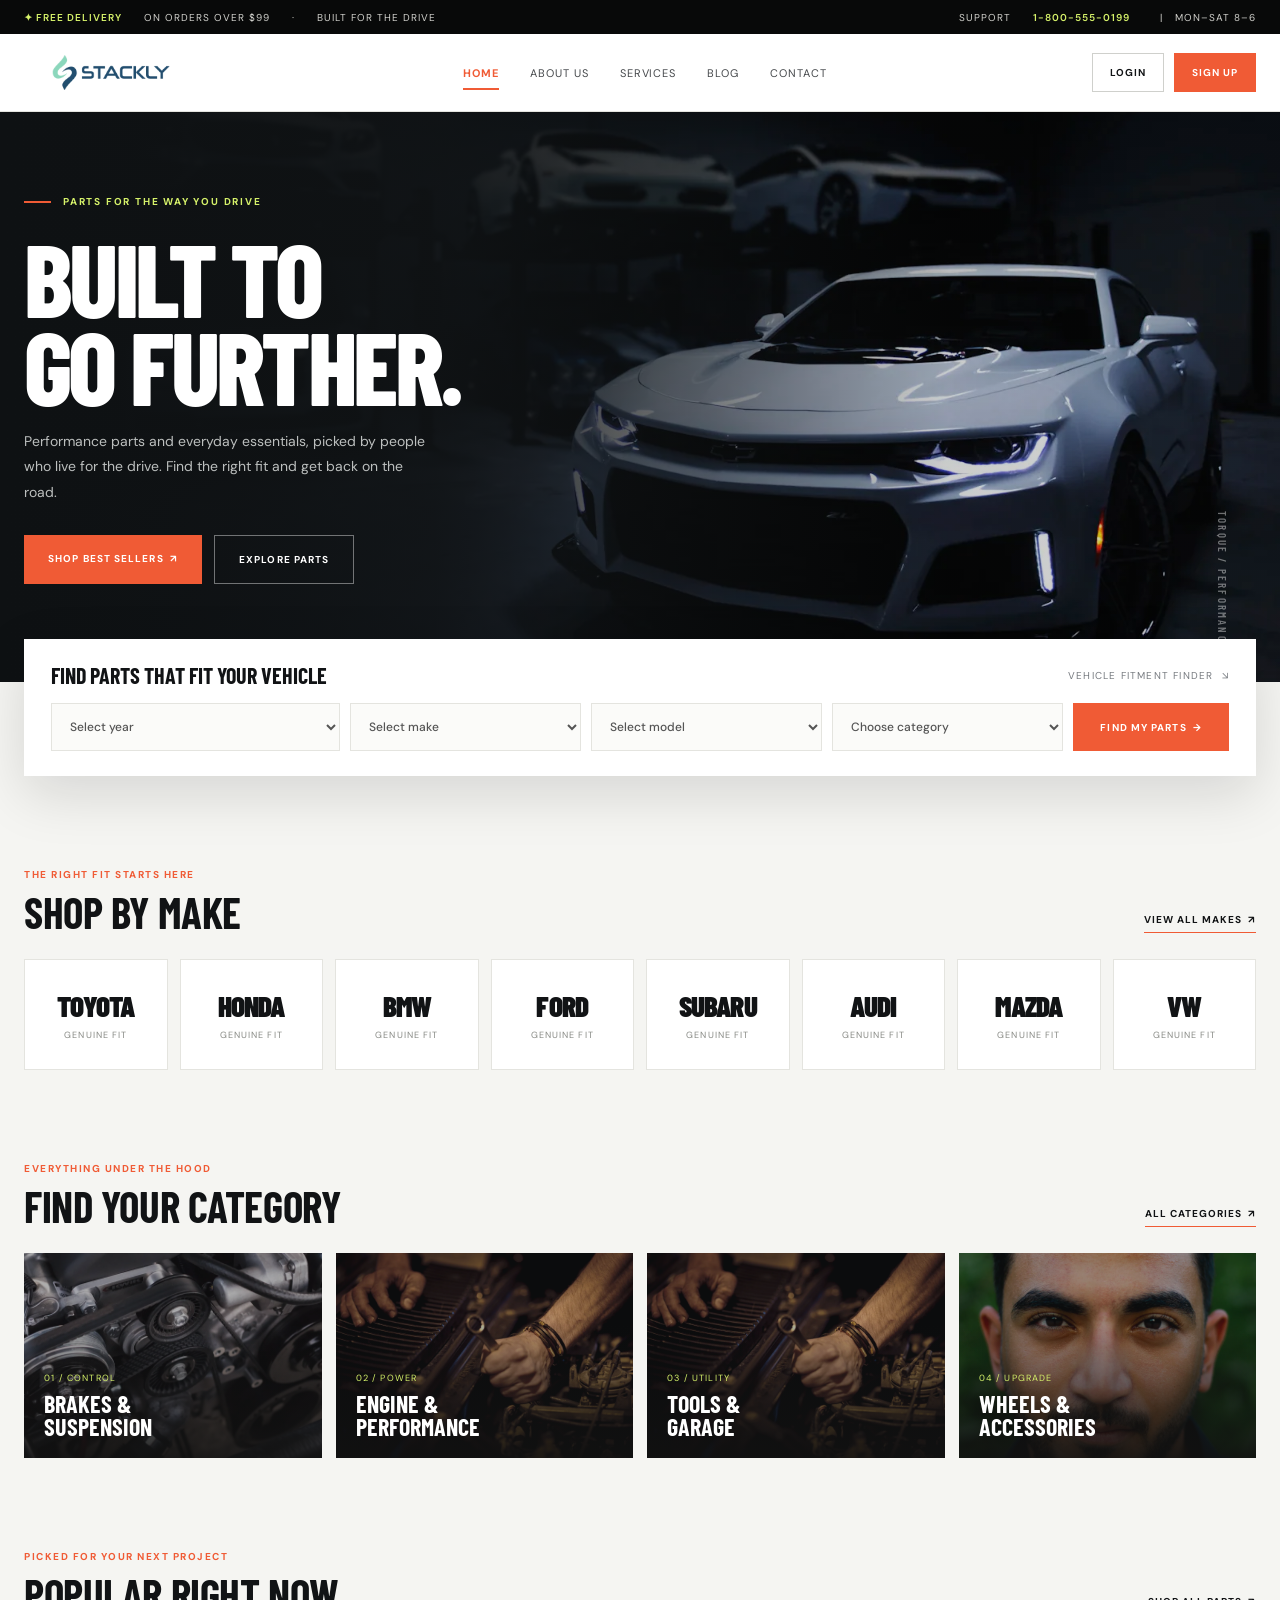
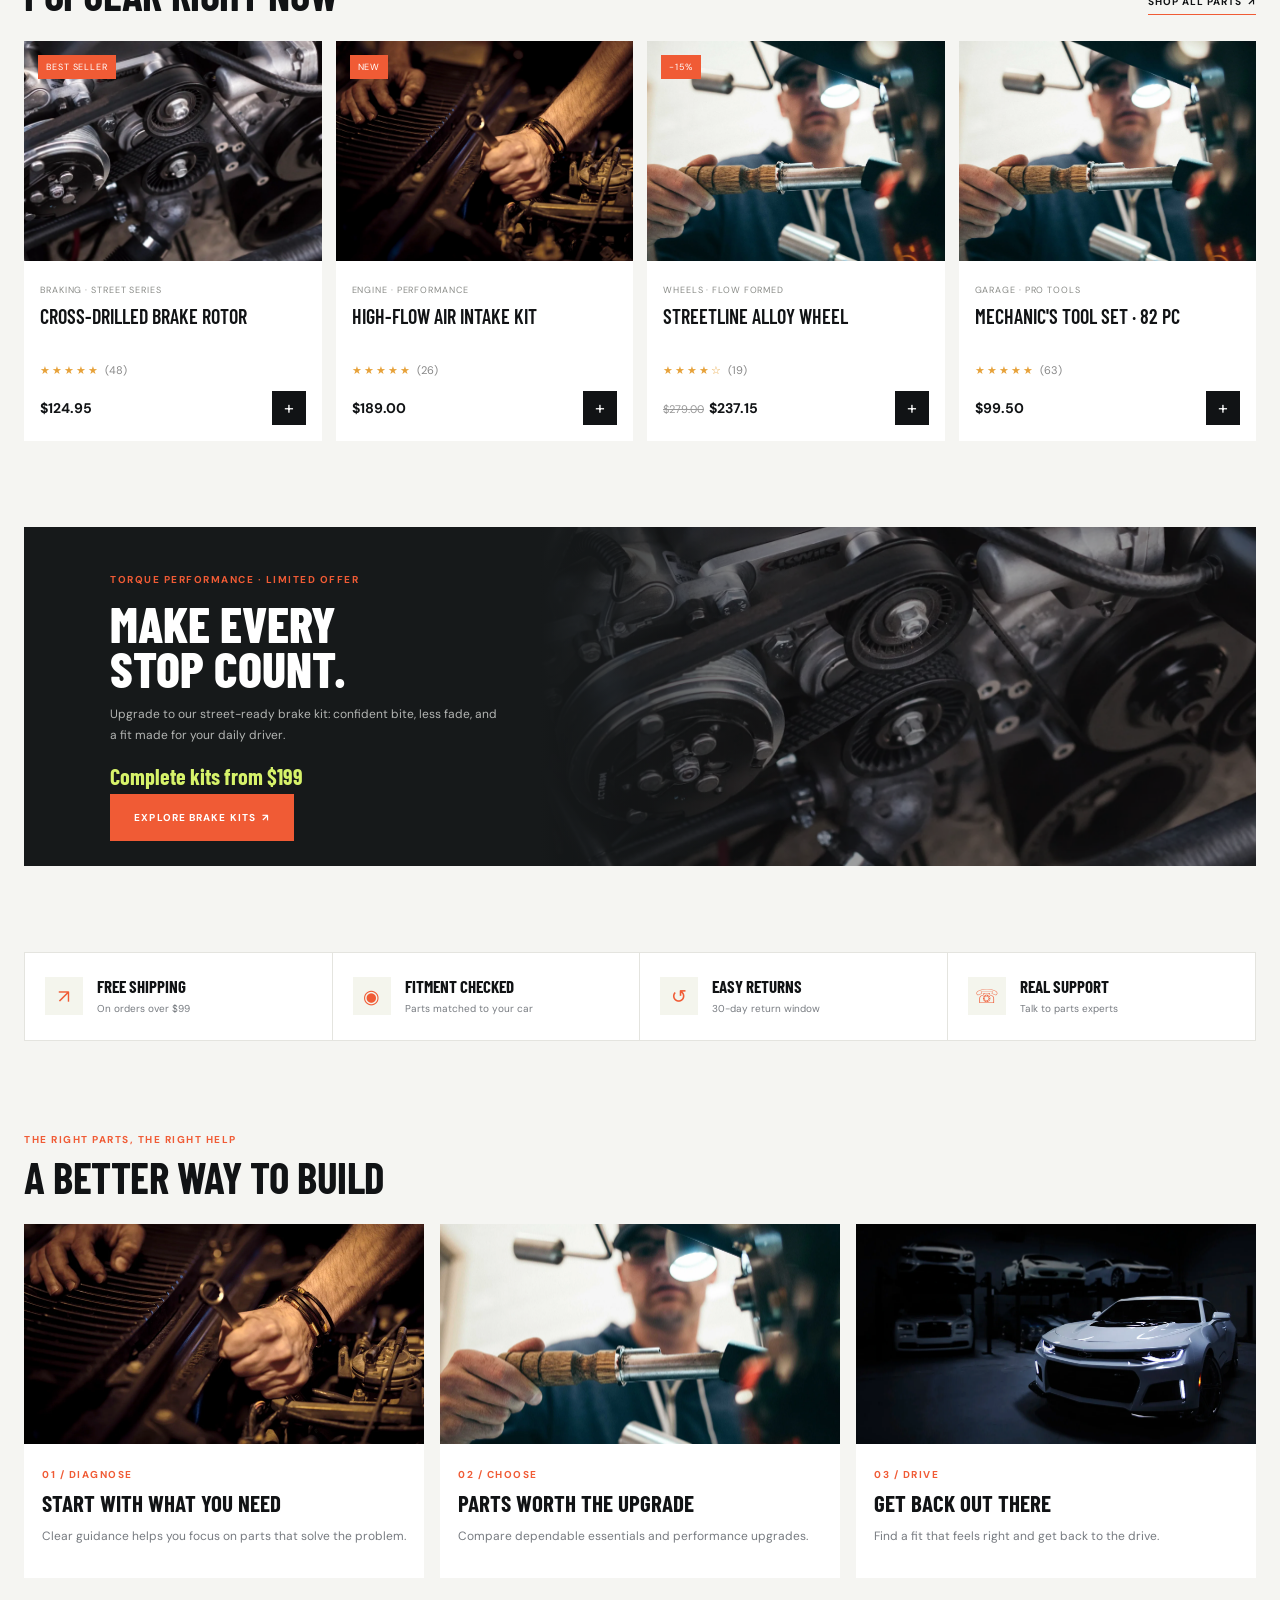
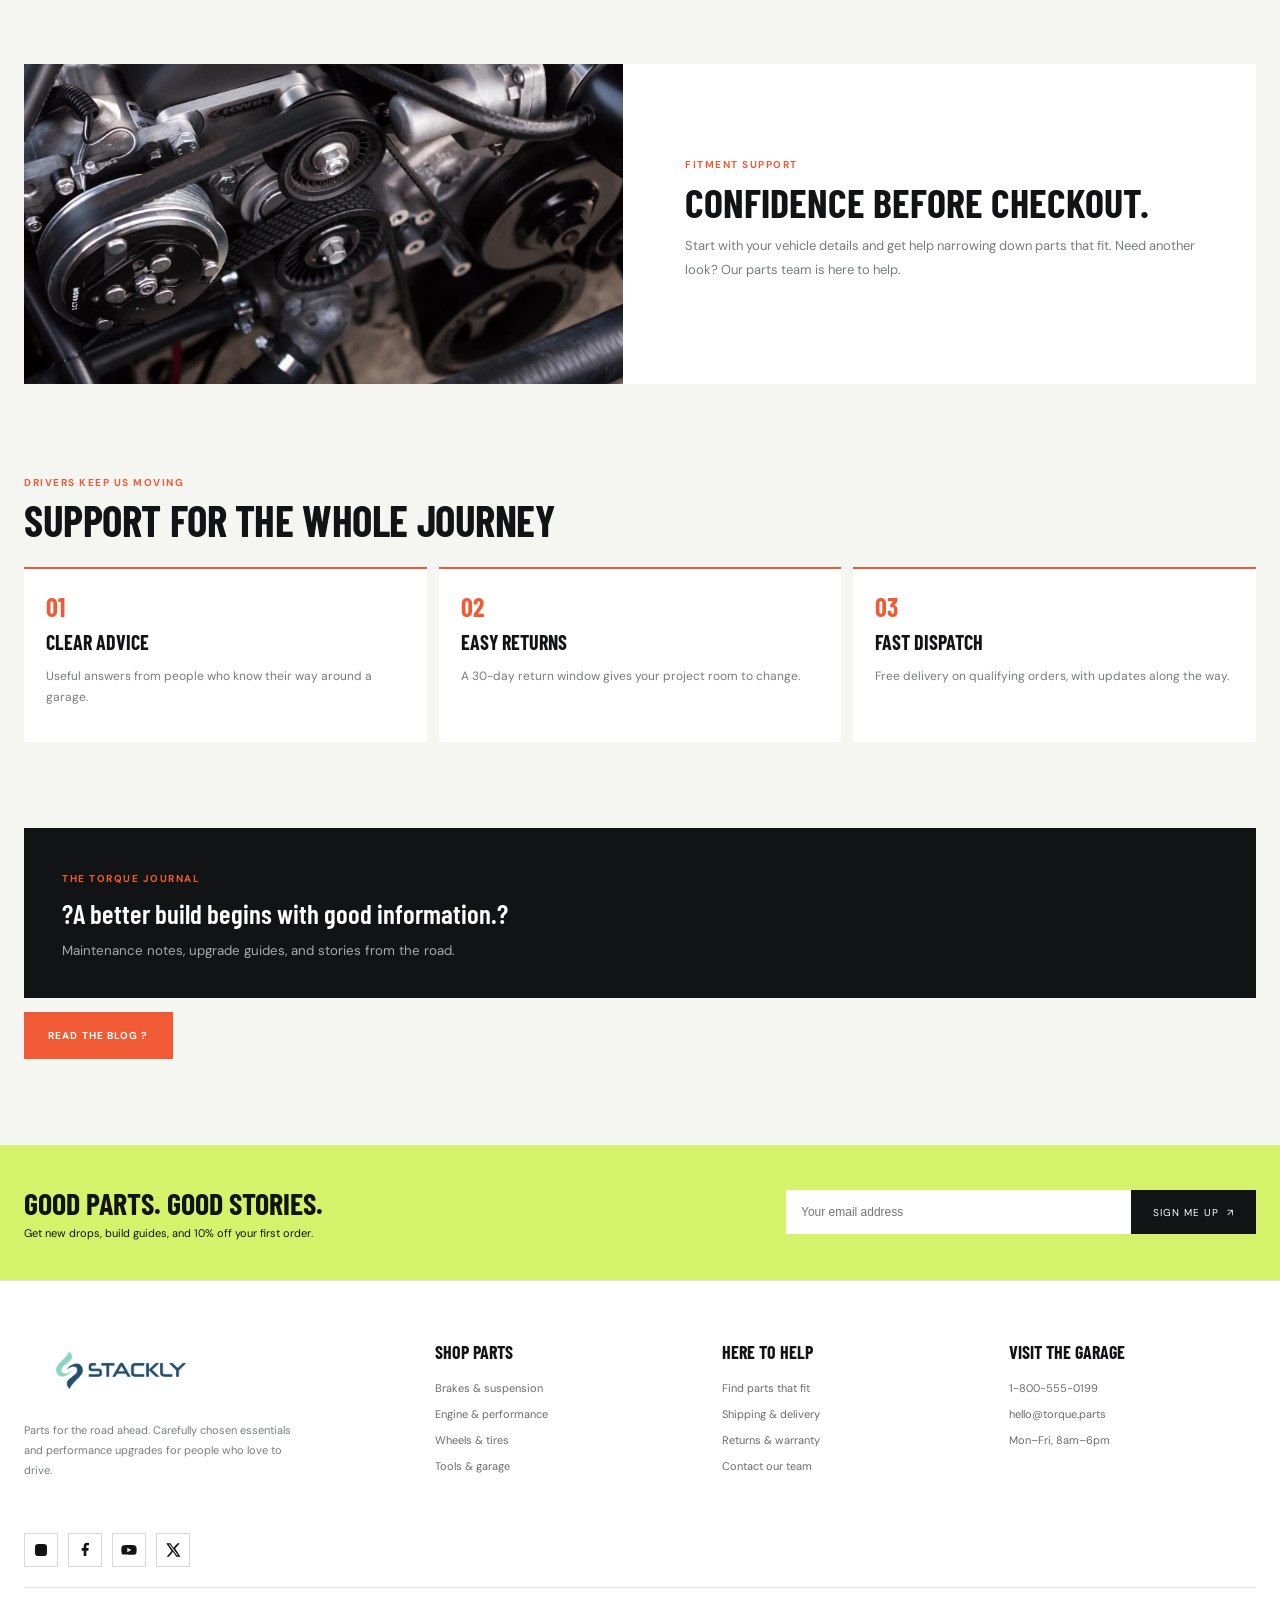
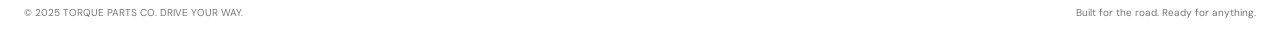
==== index.html @ 170476aa "initial commit" ====
﻿<!doctype html>
<html lang="en">
<head>
<meta charset="utf-8"><meta name="viewport" content="width=device-width,initial-scale=1"><meta name="theme-color" content="#111315">
<title>Torque — Automotive Parts & Performance</title>
<link rel="preconnect" href="https://fonts.googleapis.com"><link rel="preconnect" href="https://fonts.gstatic.com" crossorigin><link href="https://fonts.googleapis.com/css2?family=Barlow+Condensed:wght@500;600;700;800;900&family=DM+Sans:wght@400;500;600;700&display=swap" rel="stylesheet">
<style>
:root{--ink:#111315;--muted:#777b80;--paper:#f5f5f2;--line:#e4e4df;--orange:#f05b35;--lime:#d6f26a;--white:#fff;--cond:'Barlow Condensed',sans-serif;--body:'DM Sans',sans-serif}*{box-sizing:border-box}html{scroll-behavior:smooth}body{margin:0;background:var(--paper);color:var(--ink);font-family:var(--body)}button,a{font:inherit}button{cursor:pointer}.topline{height:34px;background:#080909;color:#d1d1cc;display:flex;align-items:center;justify-content:space-between;padding:0 max(calc((100vw - 1240px)/2),24px);font-size:10px;letter-spacing:.1em;text-transform:uppercase}.topline span{display:flex;gap:22px}.topline b{color:var(--lime);font-weight:600}.header{height:78px;background:#111315;color:white;display:flex;align-items:center;padding:0 max(calc((100vw - 1240px)/2),24px);gap:50px;position:sticky;top:0;z-index:30;border-bottom:1px solid #ffffff17}.logo{display:flex;align-items:center;justify-content:center;background:#fff;padding:3px 9px;border-radius:3px;text-decoration:none;white-space:nowrap;flex:none}.logo img{display:block;width:174px;height:39px;object-fit:contain}.footgrid .logo{width:max-content}.footgrid .logo img{width:194px;height:45px}@media(max-width:640px){.logo img{width:142px;height:34px}.footgrid .logo img{width:165px;height:39px}}.nav{display:flex;align-items:center;gap:31px;margin:auto}.nav a{color:#c5c6c3;text-decoration:none;text-transform:uppercase;font-size:11px;letter-spacing:.09em;transition:color .2s}.nav a:hover{color:var(--lime)}.head-actions{display:flex;align-items:center;gap:22px}.iconbtn{background:none;border:0;color:white;font-size:19px;position:relative;padding:7px}.cartcount{position:absolute;top:0;right:-4px;background:var(--orange);border-radius:50%;font-size:9px;width:15px;height:15px;display:grid;place-items:center}.menu{display:none;background:none;border:0;color:white;font-size:23px}.hero{min-height:570px;background:#13171a;position:relative;overflow:hidden;color:white;display:flex;align-items:center}.hero:before{content:'';position:absolute;inset:0;background:linear-gradient(90deg,#0e1113 0%,#101315ed 34%,#10131537 74%,#10131530),url('assets/photos/photo-1492144534655-ae79c964c9d7.webp') center 57%/cover;animation:heroZoom 1.2s ease both}.hero:after{content:'TORQUE / PERFORMANCE';position:absolute;right:4%;bottom:32px;color:#ffffff6a;font:600 11px var(--cond);letter-spacing:.2em;writing-mode:vertical-rl}.hero-inner{width:min(1240px,calc(100% - 48px));margin:auto;position:relative;padding:65px 0 80px}.eyebrow{display:flex;align-items:center;gap:12px;text-transform:uppercase;color:var(--lime);letter-spacing:.18em;font-size:10px;font-weight:700}.eyebrow:before{content:'';width:27px;height:2px;background:var(--orange)}h1{font:800 clamp(58px,8vw,108px)/.86 var(--cond);letter-spacing:-.035em;text-transform:uppercase;max-width:650px;margin:25px 0 20px}.hero p{max-width:405px;color:#bcbfbe;font-size:14px;line-height:1.8;margin:0}.hero-buttons{display:flex;gap:12px;margin-top:30px}.btn{border:0;background:var(--orange);color:white;text-transform:uppercase;letter-spacing:.11em;font-size:10px;font-weight:700;padding:17px 24px;transition:transform .25s,background .25s}.btn:hover{transform:translateY(-3px);background:#ff704a}.btn-outline{background:transparent;border:1px solid #ffffff69}.btn-outline:hover{background:white;color:#111}.hero-index{position:absolute;bottom:30px;left:max(calc((100vw - 1240px)/2),24px);display:flex;align-items:center;gap:14px;color:#b6b9b6;font-size:10px;letter-spacing:.15em}.hero-index b{color:white}.hero-index i{width:55px;height:1px;background:#777}.fitment{width:min(1240px,calc(100% - 48px));margin:-43px auto 0;position:relative;z-index:3;background:white;box-shadow:0 18px 55px #1112;padding:23px 27px 25px}.fit-title{display:flex;justify-content:space-between;align-items:center;margin-bottom:15px}.fit-title h2{font:700 22px var(--cond);text-transform:uppercase;margin:0}.fit-title span{font-size:10px;text-transform:uppercase;letter-spacing:.12em;color:var(--muted)}.fit-row{display:grid;grid-template-columns:1.25fr 1fr 1fr 1fr auto;gap:10px}.fit-row select,.fit-row input{height:48px;border:1px solid var(--line);padding:0 14px;color:#555;background:#fbfbf9;font:500 12px var(--body);outline:none}.fit-row select:focus{border-color:var(--orange)}.fit-row .btn{padding:0 27px}.section{width:min(1240px,calc(100% - 48px));margin:86px auto}.section-heading{display:flex;align-items:end;justify-content:space-between;margin-bottom:26px}.kicker{color:var(--orange);font-weight:700;font-size:10px;text-transform:uppercase;letter-spacing:.15em}.section-heading h2{font:700 43px/.95 var(--cond);text-transform:uppercase;margin:9px 0 0;letter-spacing:-.01em}.text-link{color:var(--ink);text-decoration:none;text-transform:uppercase;letter-spacing:.1em;font-size:10px;font-weight:700;border-bottom:1px solid var(--orange);padding-bottom:6px}.makes{display:grid;grid-template-columns:repeat(8,1fr);gap:12px}.make{height:111px;border:1px solid var(--line);background:white;display:flex;flex-direction:column;align-items:center;justify-content:center;gap:12px;transition:.25s;text-decoration:none;color:var(--ink)}.make strong{font:700 20px var(--cond);letter-spacing:-.03em}.make small{font-size:9px;color:#878984;letter-spacing:.12em;text-transform:uppercase}.make:hover{border-color:var(--orange);transform:translateY(-5px);box-shadow:0 10px 26px #17171710}.make .brand-mark{font:900 29px var(--cond);height:29px;display:grid;place-items:center}.categories{display:grid;grid-template-columns:repeat(4,1fr);gap:14px}.category{height:205px;position:relative;background:#202326;overflow:hidden;color:white;text-decoration:none}.category img{width:100%;height:100%;object-fit:cover;opacity:.64;transition:transform .55s,opacity .3s}.category:after{content:'';position:absolute;inset:35% 0 0;background:linear-gradient(transparent,#111d)}.category:hover img{transform:scale(1.08);opacity:.82}.category-label{position:absolute;z-index:1;bottom:19px;left:20px}.category-label small{text-transform:uppercase;letter-spacing:.13em;color:var(--lime);font-size:9px}.category-label h3{font:700 24px/.95 var(--cond);text-transform:uppercase;margin:7px 0 0}.products{display:grid;grid-template-columns:repeat(4,1fr);gap:14px}.product{background:#fff;position:relative;min-width:0;transition:transform .25s,box-shadow .25s}.product:hover{transform:translateY(-5px);box-shadow:0 16px 34px #1112}.product-image{height:220px;background:#f0f0ed;position:relative;overflow:hidden;display:grid;place-items:center}.product-image img{width:100%;height:100%;object-fit:cover;transition:transform .5s}.product:hover .product-image img{transform:scale(1.05)}.badge{position:absolute;top:14px;left:14px;background:var(--orange);color:white;padding:6px 8px;font-size:9px;text-transform:uppercase;letter-spacing:.1em}.quick{position:absolute;right:12px;top:12px;border:0;background:white;width:33px;height:33px;border-radius:50%;font-size:15px;opacity:0;transform:translateX(8px);transition:.2s}.product:hover .quick{opacity:1;transform:none}.product-info{padding:16px}.product-cat{text-transform:uppercase;color:#898b87;font-size:9px;letter-spacing:.1em}.product h3{font:600 20px/1 var(--cond);margin:8px 0 12px;text-transform:uppercase;min-height:40px}.rating{color:#e7a23a;font-size:11px;letter-spacing:2px}.price-row{display:flex;justify-content:space-between;align-items:center;margin-top:12px}.price{font-size:14px;font-weight:700}.price del{font-size:11px;color:#999;font-weight:400;margin-right:5px}.add{border:0;background:var(--ink);color:white;width:34px;height:34px;font-size:18px;transition:.2s}.add:hover{background:var(--orange)}.promo{background:#16191a;color:white;min-height:310px;position:relative;overflow:hidden;display:flex;align-items:center;padding:40px 7%}.promo:after{content:'';position:absolute;inset:0 0 0 42%;background:linear-gradient(90deg,#16191a,transparent 35%),url('assets/photos/photo-1486262715619-67b85e0b08d3.webp') center/cover;opacity:.58}.promo-copy{position:relative;z-index:1;max-width:500px}.promo h2{font:800 50px/.9 var(--cond);text-transform:uppercase;margin:13px 0}.promo p{color:#b3b5b3;font-size:12px;line-height:1.8;max-width:390px}.promo .price-big{font:700 22px var(--cond);color:var(--lime);margin:16px 0}.benefits{display:grid;grid-template-columns:repeat(4,1fr);border:1px solid var(--line);background:white}.benefit{padding:23px 20px;display:flex;align-items:center;gap:14px;border-right:1px solid var(--line)}.benefit:last-child{border:0}.benefit-icon{width:38px;height:38px;display:grid;place-items:center;background:#f4f5ed;color:var(--orange);font-size:19px}.benefit strong{display:block;text-transform:uppercase;font:700 17px var(--cond)}.benefit small{color:var(--muted);font-size:10px}.newsletter{background:var(--lime);padding:40px max(calc((100vw - 1240px)/2),24px);display:flex;align-items:center;justify-content:space-between;gap:24px}.newsletter h2{font:700 30px var(--cond);text-transform:uppercase;margin:0}.newsletter p{font-size:11px;margin:5px 0 0}.newsform{display:flex;width:min(470px,100%)}.newsform input{flex:1;min-width:0;border:0;padding:15px;font-size:12px}.newsform button{background:var(--ink);color:white;border:0;padding:0 22px;text-transform:uppercase;font-size:10px;letter-spacing:.1em}footer{background:#111315;color:#c7c8c4;padding:55px max(calc((100vw - 1240px)/2),24px) 20px}.footgrid{display:grid;grid-template-columns:1.5fr 1fr 1fr 1fr;gap:40px;padding-bottom:42px}.footgrid .logo{display:inline-block}.footgrid p{max-width:280px;color:#898b89;font-size:11px;line-height:1.8}.footgrid h4{font:700 18px var(--cond);text-transform:uppercase;color:white;margin:5px 0 18px}.footgrid a{display:block;color:#999;text-decoration:none;font-size:11px;margin:12px 0}.footgrid a:hover{color:var(--lime)}.copyright{border-top:1px solid #ffffff20;padding-top:18px;font-size:10px;color:#777;display:flex;justify-content:space-between}.toast{position:fixed;bottom:20px;right:20px;background:var(--ink);color:white;padding:14px 19px;font-size:12px;z-index:80;transform:translateY(80px);opacity:0;transition:.3s}.toast.show{transform:none;opacity:1}.reveal{opacity:0;transform:translateY(22px);transition:opacity .65s ease,transform .65s ease}.reveal.in{opacity:1;transform:none}@keyframes heroZoom{from{transform:scale(1.06);opacity:.6}to{transform:scale(1);opacity:1}}@media(max-width:900px){.header{gap:22px}.nav{gap:15px}.nav a{font-size:9px}.makes{grid-template-columns:repeat(4,1fr)}.products{grid-template-columns:repeat(2,1fr)}.categories{grid-template-columns:repeat(2,1fr)}.fit-row{grid-template-columns:repeat(2,1fr)}.fit-row .btn{height:48px}.benefits{grid-template-columns:repeat(2,1fr)}.benefit:nth-child(2){border-right:0}.benefit:nth-child(-n+2){border-bottom:1px solid var(--line)}.footgrid{grid-template-columns:repeat(2,1fr)}}@media(max-width:640px){.topline{font-size:8px;padding:0 15px}.topline span{gap:9px}.header{height:65px;padding:0 18px;justify-content:space-between}.menu{display:block}.nav{display:none;position:absolute;top:65px;left:0;right:0;background:#111315;padding:20px;align-items:stretch;flex-direction:column;gap:0}.nav.open{display:flex}.nav a{padding:13px 0;border-bottom:1px solid #ffffff18;font-size:11px}.head-actions{gap:7px}.logo{font-size:30px}.hero{min-height:535px}.hero:before{background:linear-gradient(90deg,#0e1113f2,#101315a3 75%,#10131555),url('assets/photos/photo-1492144534655-ae79c964c9d7.webp') 59%/cover}.hero-inner{width:calc(100% - 38px);padding:66px 0}.hero p{font-size:12px;max-width:320px}.fitment{width:calc(100% - 28px);padding:19px;margin-top:-30px}.fit-title h2{font-size:19px}.fit-title span{font-size:8px}.fit-row{grid-template-columns:1fr 1fr;gap:8px}.fit-row select{height:43px;padding:0 8px;font-size:10px}.fit-row .btn{grid-column:span 2;height:45px}.section{width:calc(100% - 32px);margin:62px auto}.section-heading h2{font-size:37px}.makes{grid-template-columns:repeat(2,1fr);gap:8px}.make{height:94px}.categories{gap:9px}.category{height:155px}.category-label{left:13px;bottom:13px}.category-label h3{font-size:20px}.products{gap:9px}.product-image{height:155px}.product-info{padding:11px}.product h3{font-size:17px;min-height:34px}.promo{min-height:340px;padding:30px 22px}.promo:after{inset:0;background:linear-gradient(90deg,#16191aee,#16191a66),url('assets/photos/photo-1486262715619-67b85e0b08d3.webp') center/cover}.promo h2{font-size:43px}.benefit{padding:15px 10px;gap:8px}.benefit-icon{width:30px;height:30px;flex:none}.benefit strong{font-size:15px}.benefit small{font-size:8px}.newsletter{padding:30px 20px;display:block}.newsform{margin-top:19px}.newsform input{padding:14px 10px}.newsform button{padding:0 12px;font-size:9px}.footgrid{grid-template-columns:1fr 1fr;gap:25px 15px}.footgrid p{font-size:10px}.copyright{font-size:9px;gap:12px;flex-wrap:wrap}.section-heading{align-items:end}.text-link{font-size:9px}}
.image-grid{display:grid;grid-template-columns:repeat(3,minmax(0,1fr));gap:16px}.image-grid.two{grid-template-columns:repeat(2,minmax(0,1fr))}.visual-card{background:#fff;min-width:0;overflow:hidden}.visual-card img{width:100%;height:220px;display:block;object-fit:cover}.visual-copy{padding:18px}.visual-copy h3{font:700 23px/.98 var(--cond);text-transform:uppercase;margin:9px 0}.visual-copy p{font-size:12px;line-height:1.8;color:var(--muted)}.split-panel{display:grid;grid-template-columns:1fr 1fr;gap:34px;align-items:center;background:#fff}.split-panel img{width:100%;height:320px;object-fit:cover;display:block}.split-copy{padding:28px}.split-copy h2{font:700 40px/.95 var(--cond);text-transform:uppercase;margin:10px 0}.split-copy p{font-size:13px;line-height:1.9;color:var(--muted)}.number-list{display:grid;grid-template-columns:repeat(3,1fr);gap:12px}.number-item{background:white;padding:22px;border-top:2px solid var(--orange)}.number-item b{color:var(--orange);font:700 26px var(--cond)}.number-item h3{font:700 20px var(--cond);text-transform:uppercase;margin:8px 0}.number-item p{font-size:12px;line-height:1.75;color:var(--muted)}.quote-panel{background:#111315;color:#fff;padding:38px}.quote-panel blockquote{font:600 27px/1.2 var(--cond);margin:10px 0}.quote-panel small{color:#aaa}.faq-list{display:grid;grid-template-columns:1fr 1fr;gap:12px}.faq-list details{background:white;padding:18px}.faq-list summary{font:700 18px var(--cond);text-transform:uppercase;cursor:pointer}.faq-list p{font-size:12px;line-height:1.8;color:var(--muted)}@media(max-width:700px){.image-grid,.image-grid.two,.number-list,.faq-list{grid-template-columns:1fr}.split-panel{grid-template-columns:1fr;gap:0}.split-panel img{height:240px}.visual-card img{height:210px}}.header{background:#fff;color:var(--ink);border-bottom:1px solid var(--line)}.logo{background:transparent;padding:0;border-radius:0}.nav a{color:#45484b}.nav a:hover{color:var(--orange)}.menu{color:var(--ink)}.head-actions{gap:10px}.auth-link{display:inline-flex;align-items:center;justify-content:center;min-height:39px;padding:0 17px;text-decoration:none;text-transform:uppercase;font-size:10px;font-weight:700;letter-spacing:.1em;transition:.2s}.auth-login{border:1px solid #cfd0cc;color:var(--ink)}.auth-login:hover{border-color:var(--ink);background:#f4f4f1}.auth-signup{background:var(--orange);color:white;border:1px solid var(--orange)}.auth-signup:hover{background:#d94b29;border-color:#d94b29}.header .logo img{object-fit:contain}footer{background:#fff;color:#555;border-top:1px solid var(--line)}.footgrid p{color:var(--muted)}.footgrid h4{color:var(--ink)}.footgrid a{color:#686b68}.footgrid a:hover{color:var(--orange)}.copyright{border-top:1px solid var(--line);color:#777}@media(max-width:640px){.header{background:#fff}.nav{background:#fff}.head-actions{gap:6px}.auth-link{min-height:34px;padding:0 11px;font-size:9px}.logo img{width:142px;height:34px}.footgrid .logo img{width:165px;height:39px}}@media(max-width:640px){.topline{padding:0 10px;overflow:hidden}.topline>span{gap:6px;white-space:nowrap;font-size:7px}.topline>span:last-child{display:none}.logo img{width:clamp(100px,33vw,142px);height:34px}.head-actions{gap:5px}.auth-link{padding:0 8px;min-height:32px;font-size:8px}}@media(max-width:380px){.header{padding-left:12px;padding-right:12px;gap:8px}.logo img{width:100px}.auth-link{padding:0 7px;font-size:8px}}html,body{max-width:100%;overflow-x:clip}.image-grid,.content-grid,.products,.categories,.makes,.benefits,.fitment,.section{min-width:0;max-width:100%}img{max-width:100%}.social-links{display:flex;align-items:center;gap:10px;padding:0 0 20px}.social-links a{display:grid;place-items:center;width:34px;height:34px;border:1px solid #d8d9d4;color:var(--ink);margin:0;transition:.2s}.social-links a:hover{background:var(--orange);border-color:var(--orange);color:white}.social-links svg{width:16px;height:16px;fill:currentColor}.quick-dialog{border:0;padding:0;width:min(560px,calc(100% - 32px));box-shadow:0 24px 80px #0005}.quick-dialog::backdrop{background:#101315b8}.quick-dialog-card{display:grid;grid-template-columns:1fr 1fr;background:white;position:relative}.quick-dialog-card img{width:100%;height:100%;min-height:260px;object-fit:cover}.quick-dialog-copy{padding:28px}.quick-dialog-copy h2{font:700 30px var(--cond);text-transform:uppercase;margin:12px 0}.quick-close{position:absolute;right:10px;top:10px;border:0;background:#111315;color:#fff;width:34px;height:34px;font-size:20px;z-index:1}.not-found{min-height:62vh;display:grid;place-items:center;text-align:center;padding:70px 20px;background:linear-gradient(125deg,#111315,#252a2d);color:#fff}.not-found-inner{max-width:700px}.not-found-code{font:900 clamp(100px,22vw,210px)/.8 var(--cond);color:var(--lime);letter-spacing:-.05em}.not-found h1{font-size:clamp(42px,7vw,72px);margin:22px auto 14px}.not-found p{color:#c4c7c6;line-height:1.8;font-size:14px}.not-found-actions{display:flex;gap:12px;justify-content:center;margin-top:26px}@media(max-width:600px){.quick-dialog-card{grid-template-columns:1fr}.quick-dialog-card img{height:200px;min-height:0}.quick-dialog-copy{padding:20px}.not-found-actions{flex-wrap:wrap}}.nav a.active{color:var(--orange);font-weight:700;position:relative}.nav a.active::after{content:'';position:absolute;left:0;right:0;bottom:-10px;height:2px;background:var(--orange)}.nav a:focus-visible{outline:2px solid var(--orange);outline-offset:5px}@media(max-width:640px){.nav a.active{background:#f05b3512;padding-left:10px}.nav a.active::after{left:0;right:auto;top:12px;bottom:12px;width:2px;height:auto}}.nav-close{display:none}.header.menu-active{z-index:110}body.menu-open{overflow:hidden}@media(max-width:640px){.nav{display:none;position:fixed;inset:0;width:100%;height:100vh;height:100dvh;z-index:120;background:#f5f5f2;padding:78px 22px 30px;align-items:center;justify-content:center;flex-direction:column;gap:4px;overflow-y:auto}.nav.open{display:flex}.nav a{width:min(100%,390px);text-align:center;font-size:clamp(23px,7vw,34px);padding:15px 20px;border:0;color:var(--ink)}.nav a.active{background:#f05b3510;padding-left:20px}.nav a.active::after{left:32%;right:32%;top:auto;bottom:5px;width:auto;height:2px}.nav-close{display:flex;position:absolute;right:18px;top:16px;align-items:center;gap:8px;padding:10px 13px;border:1px solid var(--line);background:white;color:var(--ink);font-size:11px;font-weight:700;text-transform:uppercase;letter-spacing:.08em}.nav-close span{font-size:20px;line-height:12px}.hero img,.category img,.product img,.visual-card img,.post-card img{max-width:100%}}.nav .mobile-auth{display:none}@media(max-width:640px){.nav .mobile-auth{display:block}.head-actions{display:none}}.auth-back{display:inline-flex;align-items:center;gap:8px;border:1px solid var(--line);background:transparent;color:var(--ink);padding:10px 13px;margin-bottom:20px;font-size:10px;font-weight:700;letter-spacing:.08em;text-transform:uppercase}.auth-back:hover{border-color:var(--orange);color:var(--orange)}</style></head>
<body>
<div class="topline"><span><b>✦ Free delivery</b> on orders over $99 <span>·</span> Built for the drive</span><span>Support <b>1-800-555-0199</b> &nbsp; | &nbsp; Mon–Sat 8–6</span></div>
<header class="header"><button class="menu" aria-label="Open menu">☰</button><a class="logo" href="index.html" aria-label="Stackly home"><img src="assets/logo-dark.webp" alt="Stackly"></a><nav class="nav"><button class="nav-close" type="button" aria-label="Close navigation">Close <span>?</span></button><a href="index.html">Home</a><a href="about.html">About us</a><a href="services.html">Services</a><a href="blog.html">Blog</a><a href="contact.html">Contact</a><a class="mobile-auth" href="login.html">Login</a><a class="mobile-auth" href="signup.html">Sign up</a></nav><div class="head-actions"><a class="auth-link auth-login" href="login.html">Login</a><a class="auth-link auth-signup" href="signup.html">Sign up</a></div></header>
<main id="top"><section class="hero"><div class="hero-inner"><div class="eyebrow">Parts for the way you drive</div><h1>Built to<br>go further.</h1><p>Performance parts and everyday essentials, picked by people who live for the drive. Find the right fit and get back on the road.</p><div class="hero-buttons"><a class="btn" href="#shop" style="text-decoration:none">Shop best sellers&nbsp; ↗</a><a class="btn btn-outline" href="#categories" style="text-decoration:none">Explore parts</a></div></div><div class="hero-index"><b>01</b><i></i> MADE FOR THE LONG RUN</div></section>
<section class="fitment reveal"><div class="fit-title"><h2>Find parts that fit your vehicle</h2><span>Vehicle fitment finder&nbsp; ↘</span></div><div class="fit-row"><select aria-label="Year"><option value="">Select year</option><option>2025</option><option>2024</option><option>2023</option><option>2022</option><option>2021</option><option>2020</option><option>2019</option><option>2018</option></select><select aria-label="Make"><option value="">Select make</option><option>Toyota</option><option>Honda</option><option>BMW</option><option>Ford</option><option>Subaru</option><option>Volkswagen</option></select><select aria-label="Model"><option value="">Select model</option><option>Camry</option><option>Civic</option><option>3 Series</option><option>Mustang</option></select><select aria-label="Part"><option value="">Choose category</option><option>Brakes</option><option>Engine</option><option>Suspension</option><option>Lighting</option></select><button class="btn find">Find my parts&nbsp; →</button></div></section>
<section class="section reveal"><div class="section-heading"><div><span class="kicker">The right fit starts here</span><h2>Shop by make</h2></div><a class="text-link" href="#shop">View all makes&nbsp; ↗</a></div><div class="makes"><a class="make" href="#shop"><strong class="brand-mark">TOYOTA</strong><small>Genuine fit</small></a><a class="make" href="#shop"><strong class="brand-mark">HONDA</strong><small>Genuine fit</small></a><a class="make" href="#shop"><strong class="brand-mark">BMW</strong><small>Genuine fit</small></a><a class="make" href="#shop"><strong class="brand-mark">FORD</strong><small>Genuine fit</small></a><a class="make" href="#shop"><strong class="brand-mark">SUBARU</strong><small>Genuine fit</small></a><a class="make" href="#shop"><strong class="brand-mark">AUDI</strong><small>Genuine fit</small></a><a class="make" href="#shop"><strong class="brand-mark">MAZDA</strong><small>Genuine fit</small></a><a class="make" href="#shop"><strong class="brand-mark">VW</strong><small>Genuine fit</small></a></div></section>
<section class="section reveal" id="categories"><div class="section-heading"><div><span class="kicker">Everything under the hood</span><h2>Find your category</h2></div><a class="text-link" href="#shop">All categories&nbsp; ↗</a></div><div class="categories"><a class="category" href="#shop"><img loading="lazy" src="assets/photos/photo-1486262715619-67b85e0b08d3.webp"><div class="category-label"><small>01 / Control</small><h3>Brakes &<br>Suspension</h3></div></a><a class="category" href="#shop"><img loading="lazy" src="assets/photos/photo-1619642751034-765dfdf7c58e.webp"><div class="category-label"><small>02 / Power</small><h3>Engine &<br>Performance</h3></div></a><a class="category" href="#shop"><img loading="lazy" src="assets/photos/photo-1619642751034-765dfdf7c58e.webp"><div class="category-label"><small>03 / Utility</small><h3>Tools &<br>Garage</h3></div></a><a class="category" href="#shop"><img loading="lazy" src="assets/photos/photo-1599256621730-535171e28e50.webp"><div class="category-label"><small>04 / Upgrade</small><h3>Wheels &<br>Accessories</h3></div></a></div></section>
<section class="section reveal" id="shop"><div class="section-heading"><div><span class="kicker">Picked for your next project</span><h2>Popular right now</h2></div><a class="text-link" href="#shop">Shop all parts&nbsp; ↗</a></div><div class="products">
<article class="product"><div class="product-image"><span class="badge">Best seller</span><button class="quick" aria-label="Quick view">⌕</button><img loading="lazy" src="assets/photos/photo-1486262715619-67b85e0b08d3.webp" alt="Performance brake rotor"></div><div class="product-info"><span class="product-cat">Braking · Street series</span><h3>Cross-drilled brake rotor</h3><span class="rating">★★★★★ <span style="color:#888;letter-spacing:0">(48)</span></span><div class="price-row"><span class="price">$124.95</span><button class="add" aria-label="Add brake rotor to cart">+</button></div></div></article>
<article class="product"><div class="product-image"><span class="badge">New</span><button class="quick" aria-label="Quick view">⌕</button><img loading="lazy" src="assets/photos/photo-1619642751034-765dfdf7c58e.webp" alt="Engine air filter"></div><div class="product-info"><span class="product-cat">Engine · Performance</span><h3>High-flow air intake kit</h3><span class="rating">★★★★★ <span style="color:#888;letter-spacing:0">(26)</span></span><div class="price-row"><span class="price">$189.00</span><button class="add" aria-label="Add intake kit to cart">+</button></div></div></article>
<article class="product"><div class="product-image"><span class="badge">−15%</span><button class="quick" aria-label="Quick view">⌕</button><img loading="lazy" src="assets/photos/photo-1558618666-fcd25c85cd64.webp" alt="Automotive wheel"></div><div class="product-info"><span class="product-cat">Wheels · Flow formed</span><h3>Streetline alloy wheel</h3><span class="rating">★★★★☆ <span style="color:#888;letter-spacing:0">(19)</span></span><div class="price-row"><span class="price"><del>$279.00</del>$237.15</span><button class="add" aria-label="Add alloy wheel to cart">+</button></div></div></article>
<article class="product"><div class="product-image"><button class="quick" aria-label="Quick view">⌕</button><img loading="lazy" src="assets/photos/photo-1558618666-fcd25c85cd64.webp" alt="Garage tools"></div><div class="product-info"><span class="product-cat">Garage · Pro tools</span><h3>Mechanic's tool set · 82 pc</h3><span class="rating">★★★★★ <span style="color:#888;letter-spacing:0">(63)</span></span><div class="price-row"><span class="price">$99.50</span><button class="add" aria-label="Add tool set to cart">+</button></div></div></article>
</div></section>
<section class="section reveal" style="margin-top:0"><div class="promo"><div class="promo-copy"><span class="kicker">Torque performance · Limited offer</span><h2>Make every<br>stop count.</h2><p>Upgrade to our street-ready brake kit: confident bite, less fade, and a fit made for your daily driver.</p><div class="price-big">Complete kits from $199</div><a class="btn" href="#shop" style="text-decoration:none">Explore brake kits&nbsp; ↗</a></div></div></section>
<section class="section reveal" id="about" style="margin-top:0"><div class="benefits"><div class="benefit"><span class="benefit-icon">↗</span><div><strong>Free shipping</strong><small>On orders over $99</small></div></div><div class="benefit"><span class="benefit-icon">◉</span><div><strong>Fitment checked</strong><small>Parts matched to your car</small></div></div><div class="benefit"><span class="benefit-icon">↺</span><div><strong>Easy returns</strong><small>30-day return window</small></div></div><div class="benefit"><span class="benefit-icon">☏</span><div><strong>Real support</strong><small>Talk to parts experts</small></div></div></div></section>
<section class="section reveal"><div class="section-heading"><div><span class="kicker">The right parts, the right help</span><h2>A better way to build</h2></div></div><div class="image-grid"><article class="visual-card"><img loading="lazy" src="assets/photos/photo-1619642751034-765dfdf7c58e.webp" alt="Technician inspecting a car"><div class="visual-copy"><span class="kicker">01 / Diagnose</span><h3>Start with what you need</h3><p>Clear guidance helps you focus on parts that solve the problem.</p></div></article><article class="visual-card"><img loading="lazy" src="assets/photos/photo-1558618666-fcd25c85cd64.webp" alt="Automotive tools in a garage"><div class="visual-copy"><span class="kicker">02 / Choose</span><h3>Parts worth the upgrade</h3><p>Compare dependable essentials and performance upgrades.</p></div></article><article class="visual-card"><img loading="lazy" src="assets/photos/photo-1492144534655-ae79c964c9d7.webp" alt="Performance car ready for the road"><div class="visual-copy"><span class="kicker">03 / Drive</span><h3>Get back out there</h3><p>Find a fit that feels right and get back to the drive.</p></div></article></div></section><section class="section reveal"><div class="split-panel"><img loading="lazy" src="assets/photos/photo-1486262715619-67b85e0b08d3.webp" alt="Technician working in a garage"><div class="split-copy"><span class="kicker">Fitment support</span><h2>Confidence before checkout.</h2><p>Start with your vehicle details and get help narrowing down parts that fit. Need another look? Our parts team is here to help.</p></div></div></section><section class="section reveal"><div class="section-heading"><div><span class="kicker">Drivers keep us moving</span><h2>Support for the whole journey</h2></div></div><div class="number-list"><div class="number-item"><b>01</b><h3>Clear advice</h3><p>Useful answers from people who know their way around a garage.</p></div><div class="number-item"><b>02</b><h3>Easy returns</h3><p>A 30-day return window gives your project room to change.</p></div><div class="number-item"><b>03</b><h3>Fast dispatch</h3><p>Free delivery on qualifying orders, with updates along the way.</p></div></div></section><section class="section reveal"><div class="quote-panel"><span class="kicker">The Torque journal</span><blockquote>?A better build begins with good information.?</blockquote><small>Maintenance notes, upgrade guides, and stories from the road.</small></div><a class="btn" href="blog.html" style="display:inline-block;text-decoration:none;margin-top:14px">Read the blog ?</a></section><section class="newsletter"><div><h2>Good parts. Good stories.</h2><p>Get new drops, build guides, and 10% off your first order.</p></div><form class="newsform"><input type="email" placeholder="Your email address" required aria-label="Email address"><button>Sign me up&nbsp; ↗</button></form></section></main>
<footer id="footer"><div class="footgrid"><div><a class="logo" href="index.html" aria-label="Stackly home"><img src="assets/logo-dark.webp" alt="Stackly"></a><p>Parts for the road ahead. Carefully chosen essentials and performance upgrades for people who love to drive.</p></div><div><h4>Shop parts</h4><a href="#categories">Brakes & suspension</a><a href="#categories">Engine & performance</a><a href="#categories">Wheels & tires</a><a href="#categories">Tools & garage</a></div><div><h4>Here to help</h4><a href="#about">Find parts that fit</a><a href="#about">Shipping & delivery</a><a href="#about">Returns & warranty</a><a href="contact.html">Contact our team</a></div><div><h4>Visit the garage</h4><a href="#footer">1-800-555-0199</a><a href="#footer">hello@torque.parts</a><a href="#footer">Mon–Fri, 8am–6pm</a></div></div><div class="social-links" aria-label="Social media"><a href="404.html" aria-label="Instagram"><svg viewBox="0 0 24 24" aria-hidden="true"><rect x="3" y="3" width="18" height="18" rx="5"/><circle cx="12" cy="12" r="4"/><circle cx="18" cy="6" r="1" fill="currentColor" stroke="none"/></svg></a><a href="404.html" aria-label="Facebook"><svg viewBox="0 0 24 24" aria-hidden="true"><path d="M14 21v-8h3l.5-4H14V7c0-1.2.4-2 2-2h2V1.4C17.3 1.2 16.2 1 15 1c-3.2 0-5 1.9-5 5.3V9H7v4h3v8h4z"/></svg></a><a href="404.html" aria-label="YouTube"><svg viewBox="0 0 24 24" aria-hidden="true"><path d="M23 7.2a3 3 0 0 0-2.1-2.1C19 4.6 12 4.6 12 4.6s-7 0-8.9.5A3 3 0 0 0 1 7.2 31 31 0 0 0 .5 12a31 31 0 0 0 .5 4.8 3 3 0 0 0 2.1 2.1c1.9.5 8.9.5 8.9.5s7 0 8.9-.5a3 3 0 0 0 2.1-2.1A31 31 0 0 0 23.5 12a31 31 0 0 0-.5-4.8zM9.5 15.5v-7l6 3.5-6 3.5z"/></svg></a><a href="404.html" aria-label="X"><svg viewBox="0 0 24 24" aria-hidden="true"><path d="M18.9 2H22l-6.8 7.8L23.2 22h-6.3L12 14.8 5.7 22H2.5l7.3-8.4L1.8 2h6.4l4.5 6.7L18.9 2zm-1.1 18h1.7L7.3 3.9H5.5L17.8 20z"/></svg></a></div><div class="copyright"><span>© 2025 TORQUE PARTS CO. DRIVE YOUR WAY.</span><span>Built for the road. Ready for anything.</span></div></footer><dialog class="quick-dialog" id="quickDialog"><button class="quick-close" type="button" aria-label="Close quick view">?</button><div class="quick-dialog-card"><img alt=""><div class="quick-dialog-copy"><span class="kicker"></span><h2></h2><p style="color:var(--muted);font-size:13px;line-height:1.8">Product details and fitment information are available from our team.</p><a class="btn" href="contact.html" style="display:inline-block;text-decoration:none">Ask about this part ?</a></div></div></dialog><div class="toast" role="status">Added to your cart</div>
<script>
const menu=document.querySelector('.menu'),nav=document.querySelector('.nav'),header=document.querySelector('.header'),closeMenuButton=nav.querySelector('.nav-close');function setMenuOpen(open){nav.classList.toggle('open',open);header.classList.toggle('menu-active',open);document.body.classList.toggle('menu-open',open);menu.setAttribute('aria-expanded',String(open))}menu.setAttribute('aria-controls','site-navigation');nav.id='site-navigation';menu.setAttribute('aria-expanded','false');menu.addEventListener('click',()=>setMenuOpen(!nav.classList.contains('open')));closeMenuButton.addEventListener('click',()=>setMenuOpen(false));nav.addEventListener('click',e=>{if(e.target===nav)setMenuOpen(false)});document.addEventListener('keydown',e=>{if(e.key==='Escape')setMenuOpen(false)});const currentPage=location.pathname.split('/').pop()||'index.html';nav.querySelectorAll('a').forEach(a=>{const isCurrent=a.getAttribute('href')===currentPage||(currentPage===''&&a.getAttribute('href')==='index.html');if(isCurrent){a.classList.add('active');a.setAttribute('aria-current','page')}a.addEventListener('click',()=>{nav.querySelectorAll('a').forEach(link=>{link.classList.remove('active');link.removeAttribute('aria-current')});a.classList.add('active');a.setAttribute('aria-current','page');setMenuOpen(false)})});
let cart=0;const count=document.querySelector('.cartcount'),toast=document.querySelector('.toast');document.querySelectorAll('.add').forEach(b=>b.addEventListener('click',()=>{count.textContent=++cart;toast.textContent='Added to your cart';toast.classList.add('show');setTimeout(()=>toast.classList.remove('show'),1800)}));
document.querySelector('.find').addEventListener('click',()=>{const vals=[...document.querySelectorAll('.fit-row select')].map(s=>s.value);if(vals.some(v=>!v)){toast.textContent='Choose your vehicle to find matching parts';}else{toast.textContent='Showing parts that fit your vehicle';}toast.classList.add('show');setTimeout(()=>toast.classList.remove('show'),2200)});
document.querySelector('.newsform').addEventListener('submit',e=>{e.preventDefault();toast.textContent='You’re on the list — welcome to Torque';toast.classList.add('show');e.target.reset();setTimeout(()=>toast.classList.remove('show'),2500)});
const quickDialog=document.querySelector('#quickDialog');if(quickDialog){const quickClose=quickDialog.querySelector('.quick-close');quickClose.addEventListener('click',()=>quickDialog.close());document.querySelectorAll('.quick').forEach(button=>button.addEventListener('click',()=>{const product=button.closest('.product'),img=product.querySelector('.product-image img'),title=product.querySelector('h3'),cat=product.querySelector('.product-cat');quickDialog.querySelector('img').src=img.src;quickDialog.querySelector('img').alt=img.alt;quickDialog.querySelector('.kicker').textContent=cat.textContent;quickDialog.querySelector('h2').textContent=title.textContent;quickDialog.showModal()}));quickDialog.addEventListener('click',e=>{if(e.target===quickDialog)quickDialog.close()})};const observer=new IntersectionObserver(entries=>entries.forEach((entry,i)=>{if(entry.isIntersecting){entry.target.style.transitionDelay=(i%4)*80+'ms';entry.target.classList.add('in');observer.unobserve(entry.target)}}),{threshold:.12});document.querySelectorAll('.reveal').forEach(el=>observer.observe(el));
</script></body></html>
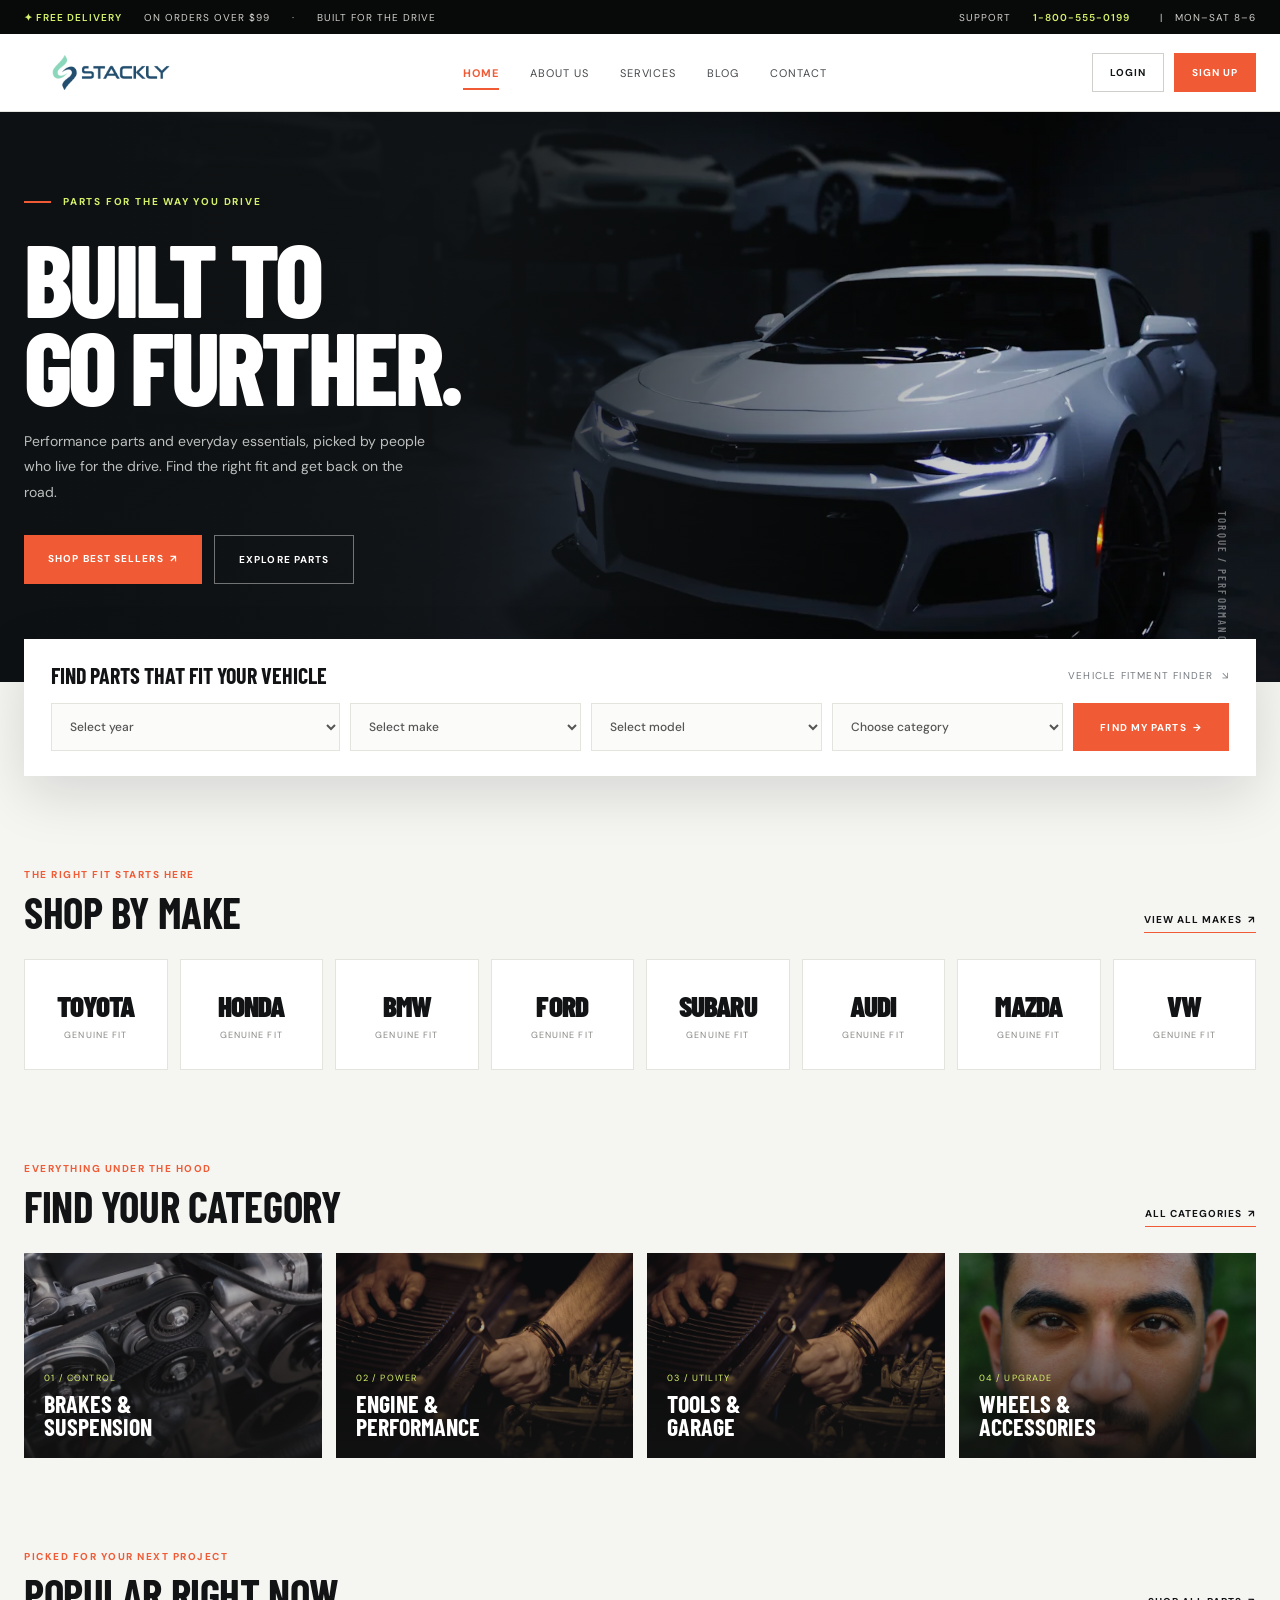
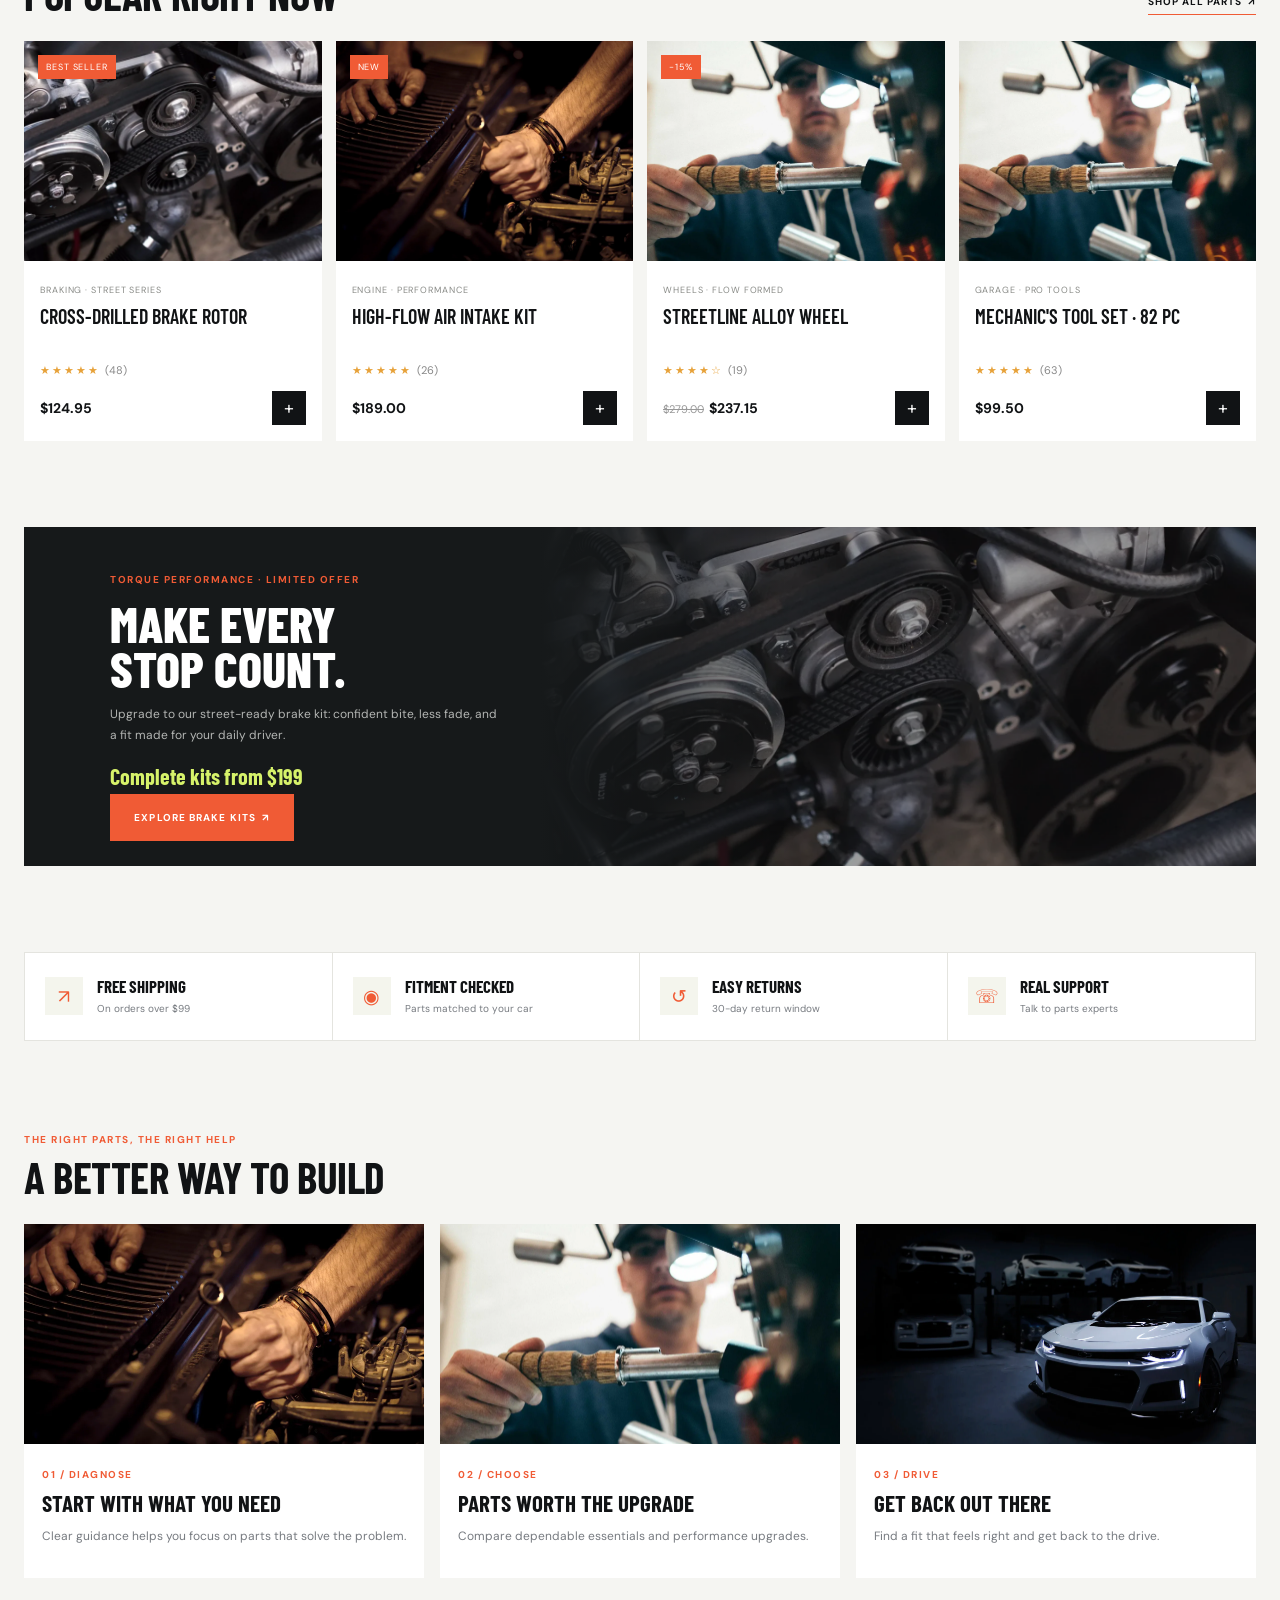
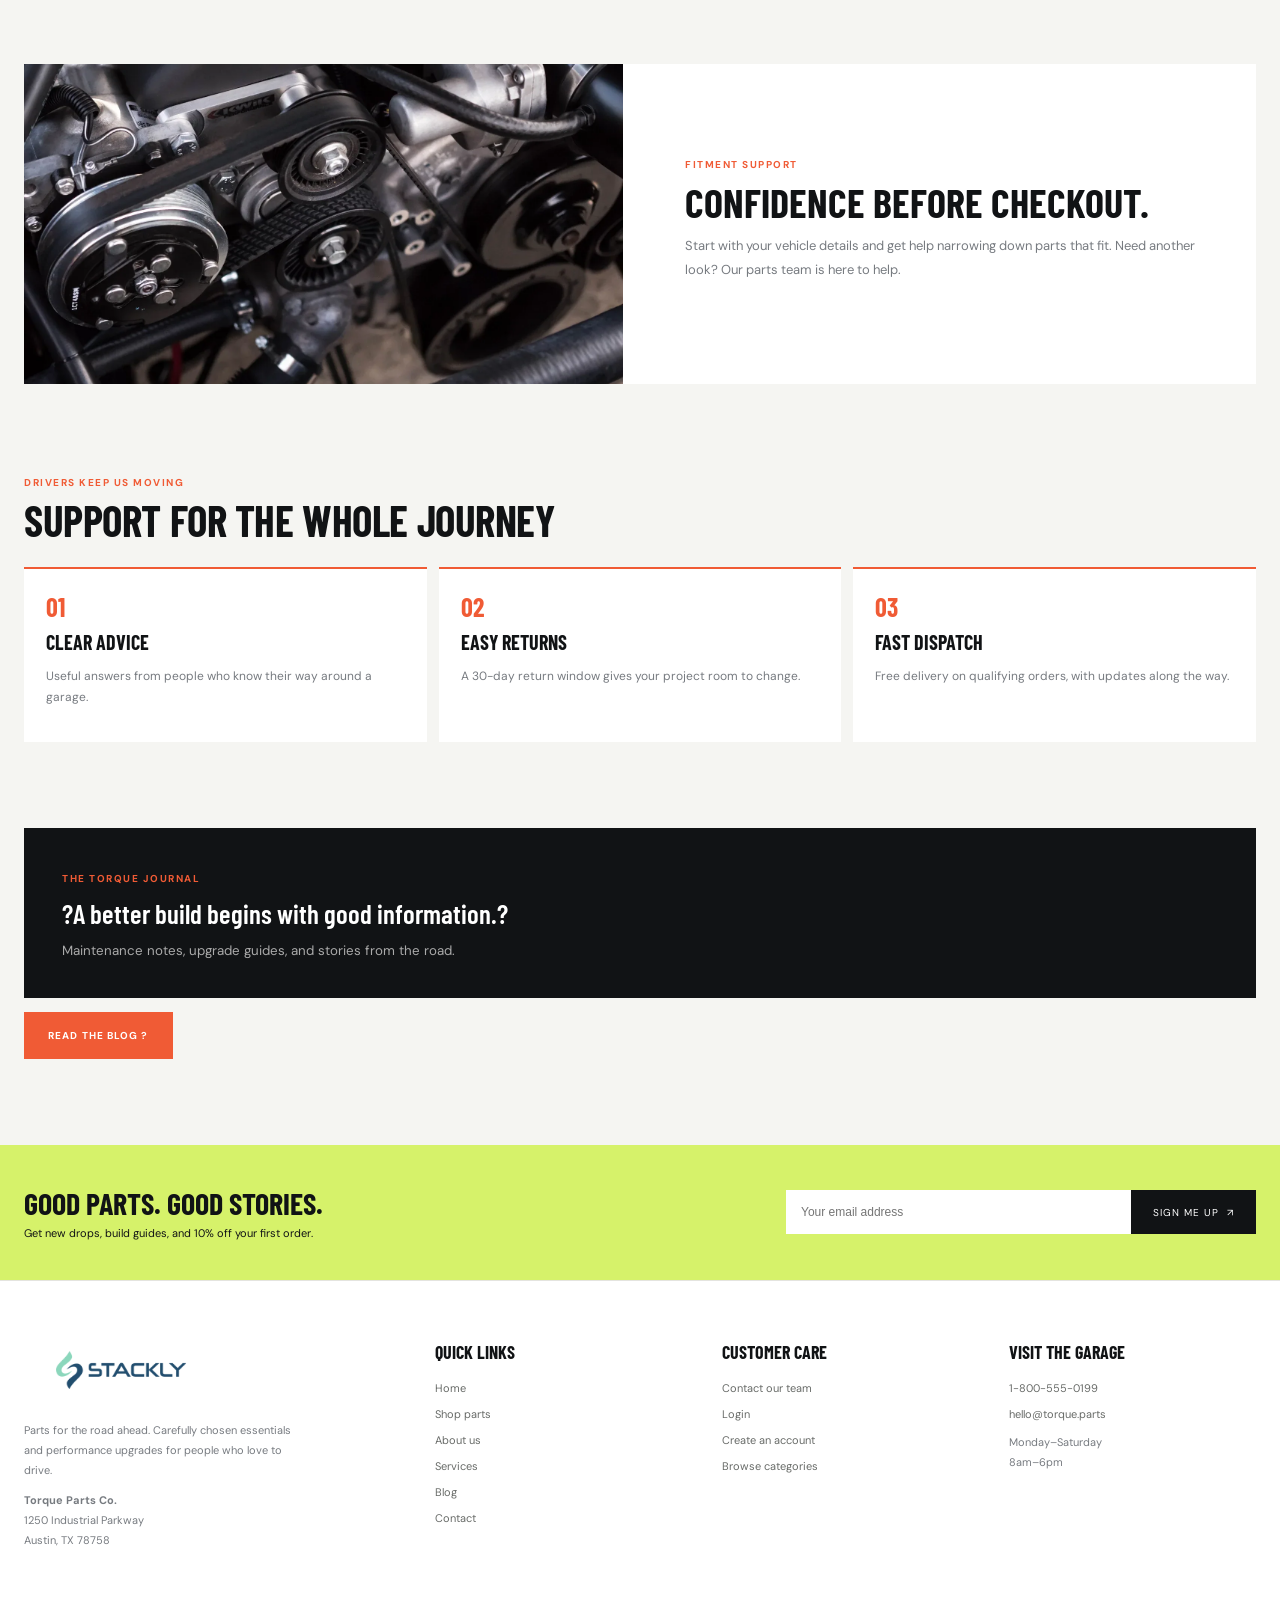
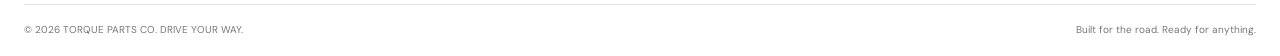
==== commit e5998f50: "update" ====
--- a/index.html
+++ b/index.html
@@ -1,4 +1,4 @@
-﻿<!doctype html>
+<!doctype html>
 <html lang="en">
 <head>
 <meta charset="utf-8"><meta name="viewport" content="width=device-width,initial-scale=1"><meta name="theme-color" content="#111315">
@@ -6,10 +6,11 @@
 <link rel="preconnect" href="https://fonts.googleapis.com"><link rel="preconnect" href="https://fonts.gstatic.com" crossorigin><link href="https://fonts.googleapis.com/css2?family=Barlow+Condensed:wght@500;600;700;800;900&family=DM+Sans:wght@400;500;600;700&display=swap" rel="stylesheet">
 <style>
 :root{--ink:#111315;--muted:#777b80;--paper:#f5f5f2;--line:#e4e4df;--orange:#f05b35;--lime:#d6f26a;--white:#fff;--cond:'Barlow Condensed',sans-serif;--body:'DM Sans',sans-serif}*{box-sizing:border-box}html{scroll-behavior:smooth}body{margin:0;background:var(--paper);color:var(--ink);font-family:var(--body)}button,a{font:inherit}button{cursor:pointer}.topline{height:34px;background:#080909;color:#d1d1cc;display:flex;align-items:center;justify-content:space-between;padding:0 max(calc((100vw - 1240px)/2),24px);font-size:10px;letter-spacing:.1em;text-transform:uppercase}.topline span{display:flex;gap:22px}.topline b{color:var(--lime);font-weight:600}.header{height:78px;background:#111315;color:white;display:flex;align-items:center;padding:0 max(calc((100vw - 1240px)/2),24px);gap:50px;position:sticky;top:0;z-index:30;border-bottom:1px solid #ffffff17}.logo{display:flex;align-items:center;justify-content:center;background:#fff;padding:3px 9px;border-radius:3px;text-decoration:none;white-space:nowrap;flex:none}.logo img{display:block;width:174px;height:39px;object-fit:contain}.footgrid .logo{width:max-content}.footgrid .logo img{width:194px;height:45px}@media(max-width:640px){.logo img{width:142px;height:34px}.footgrid .logo img{width:165px;height:39px}}.nav{display:flex;align-items:center;gap:31px;margin:auto}.nav a{color:#c5c6c3;text-decoration:none;text-transform:uppercase;font-size:11px;letter-spacing:.09em;transition:color .2s}.nav a:hover{color:var(--lime)}.head-actions{display:flex;align-items:center;gap:22px}.iconbtn{background:none;border:0;color:white;font-size:19px;position:relative;padding:7px}.cartcount{position:absolute;top:0;right:-4px;background:var(--orange);border-radius:50%;font-size:9px;width:15px;height:15px;display:grid;place-items:center}.menu{display:none;background:none;border:0;color:white;font-size:23px}.hero{min-height:570px;background:#13171a;position:relative;overflow:hidden;color:white;display:flex;align-items:center}.hero:before{content:'';position:absolute;inset:0;background:linear-gradient(90deg,#0e1113 0%,#101315ed 34%,#10131537 74%,#10131530),url('assets/photos/photo-1492144534655-ae79c964c9d7.webp') center 57%/cover;animation:heroZoom 1.2s ease both}.hero:after{content:'TORQUE / PERFORMANCE';position:absolute;right:4%;bottom:32px;color:#ffffff6a;font:600 11px var(--cond);letter-spacing:.2em;writing-mode:vertical-rl}.hero-inner{width:min(1240px,calc(100% - 48px));margin:auto;position:relative;padding:65px 0 80px}.eyebrow{display:flex;align-items:center;gap:12px;text-transform:uppercase;color:var(--lime);letter-spacing:.18em;font-size:10px;font-weight:700}.eyebrow:before{content:'';width:27px;height:2px;background:var(--orange)}h1{font:800 clamp(58px,8vw,108px)/.86 var(--cond);letter-spacing:-.035em;text-transform:uppercase;max-width:650px;margin:25px 0 20px}.hero p{max-width:405px;color:#bcbfbe;font-size:14px;line-height:1.8;margin:0}.hero-buttons{display:flex;gap:12px;margin-top:30px}.btn{border:0;background:var(--orange);color:white;text-transform:uppercase;letter-spacing:.11em;font-size:10px;font-weight:700;padding:17px 24px;transition:transform .25s,background .25s}.btn:hover{transform:translateY(-3px);background:#ff704a}.btn-outline{background:transparent;border:1px solid #ffffff69}.btn-outline:hover{background:white;color:#111}.hero-index{position:absolute;bottom:30px;left:max(calc((100vw - 1240px)/2),24px);display:flex;align-items:center;gap:14px;color:#b6b9b6;font-size:10px;letter-spacing:.15em}.hero-index b{color:white}.hero-index i{width:55px;height:1px;background:#777}.fitment{width:min(1240px,calc(100% - 48px));margin:-43px auto 0;position:relative;z-index:3;background:white;box-shadow:0 18px 55px #1112;padding:23px 27px 25px}.fit-title{display:flex;justify-content:space-between;align-items:center;margin-bottom:15px}.fit-title h2{font:700 22px var(--cond);text-transform:uppercase;margin:0}.fit-title span{font-size:10px;text-transform:uppercase;letter-spacing:.12em;color:var(--muted)}.fit-row{display:grid;grid-template-columns:1.25fr 1fr 1fr 1fr auto;gap:10px}.fit-row select,.fit-row input{height:48px;border:1px solid var(--line);padding:0 14px;color:#555;background:#fbfbf9;font:500 12px var(--body);outline:none}.fit-row select:focus{border-color:var(--orange)}.fit-row .btn{padding:0 27px}.section{width:min(1240px,calc(100% - 48px));margin:86px auto}.section-heading{display:flex;align-items:end;justify-content:space-between;margin-bottom:26px}.kicker{color:var(--orange);font-weight:700;font-size:10px;text-transform:uppercase;letter-spacing:.15em}.section-heading h2{font:700 43px/.95 var(--cond);text-transform:uppercase;margin:9px 0 0;letter-spacing:-.01em}.text-link{color:var(--ink);text-decoration:none;text-transform:uppercase;letter-spacing:.1em;font-size:10px;font-weight:700;border-bottom:1px solid var(--orange);padding-bottom:6px}.makes{display:grid;grid-template-columns:repeat(8,1fr);gap:12px}.make{height:111px;border:1px solid var(--line);background:white;display:flex;flex-direction:column;align-items:center;justify-content:center;gap:12px;transition:.25s;text-decoration:none;color:var(--ink)}.make strong{font:700 20px var(--cond);letter-spacing:-.03em}.make small{font-size:9px;color:#878984;letter-spacing:.12em;text-transform:uppercase}.make:hover{border-color:var(--orange);transform:translateY(-5px);box-shadow:0 10px 26px #17171710}.make .brand-mark{font:900 29px var(--cond);height:29px;display:grid;place-items:center}.categories{display:grid;grid-template-columns:repeat(4,1fr);gap:14px}.category{height:205px;position:relative;background:#202326;overflow:hidden;color:white;text-decoration:none}.category img{width:100%;height:100%;object-fit:cover;opacity:.64;transition:transform .55s,opacity .3s}.category:after{content:'';position:absolute;inset:35% 0 0;background:linear-gradient(transparent,#111d)}.category:hover img{transform:scale(1.08);opacity:.82}.category-label{position:absolute;z-index:1;bottom:19px;left:20px}.category-label small{text-transform:uppercase;letter-spacing:.13em;color:var(--lime);font-size:9px}.category-label h3{font:700 24px/.95 var(--cond);text-transform:uppercase;margin:7px 0 0}.products{display:grid;grid-template-columns:repeat(4,1fr);gap:14px}.product{background:#fff;position:relative;min-width:0;transition:transform .25s,box-shadow .25s}.product:hover{transform:translateY(-5px);box-shadow:0 16px 34px #1112}.product-image{height:220px;background:#f0f0ed;position:relative;overflow:hidden;display:grid;place-items:center}.product-image img{width:100%;height:100%;object-fit:cover;transition:transform .5s}.product:hover .product-image img{transform:scale(1.05)}.badge{position:absolute;top:14px;left:14px;background:var(--orange);color:white;padding:6px 8px;font-size:9px;text-transform:uppercase;letter-spacing:.1em}.quick{position:absolute;right:12px;top:12px;border:0;background:white;width:33px;height:33px;border-radius:50%;font-size:15px;opacity:0;transform:translateX(8px);transition:.2s}.product:hover .quick{opacity:1;transform:none}.product-info{padding:16px}.product-cat{text-transform:uppercase;color:#898b87;font-size:9px;letter-spacing:.1em}.product h3{font:600 20px/1 var(--cond);margin:8px 0 12px;text-transform:uppercase;min-height:40px}.rating{color:#e7a23a;font-size:11px;letter-spacing:2px}.price-row{display:flex;justify-content:space-between;align-items:center;margin-top:12px}.price{font-size:14px;font-weight:700}.price del{font-size:11px;color:#999;font-weight:400;margin-right:5px}.add{border:0;background:var(--ink);color:white;width:34px;height:34px;font-size:18px;transition:.2s}.add:hover{background:var(--orange)}.promo{background:#16191a;color:white;min-height:310px;position:relative;overflow:hidden;display:flex;align-items:center;padding:40px 7%}.promo:after{content:'';position:absolute;inset:0 0 0 42%;background:linear-gradient(90deg,#16191a,transparent 35%),url('assets/photos/photo-1486262715619-67b85e0b08d3.webp') center/cover;opacity:.58}.promo-copy{position:relative;z-index:1;max-width:500px}.promo h2{font:800 50px/.9 var(--cond);text-transform:uppercase;margin:13px 0}.promo p{color:#b3b5b3;font-size:12px;line-height:1.8;max-width:390px}.promo .price-big{font:700 22px var(--cond);color:var(--lime);margin:16px 0}.benefits{display:grid;grid-template-columns:repeat(4,1fr);border:1px solid var(--line);background:white}.benefit{padding:23px 20px;display:flex;align-items:center;gap:14px;border-right:1px solid var(--line)}.benefit:last-child{border:0}.benefit-icon{width:38px;height:38px;display:grid;place-items:center;background:#f4f5ed;color:var(--orange);font-size:19px}.benefit strong{display:block;text-transform:uppercase;font:700 17px var(--cond)}.benefit small{color:var(--muted);font-size:10px}.newsletter{background:var(--lime);padding:40px max(calc((100vw - 1240px)/2),24px);display:flex;align-items:center;justify-content:space-between;gap:24px}.newsletter h2{font:700 30px var(--cond);text-transform:uppercase;margin:0}.newsletter p{font-size:11px;margin:5px 0 0}.newsform{display:flex;width:min(470px,100%)}.newsform input{flex:1;min-width:0;border:0;padding:15px;font-size:12px}.newsform button{background:var(--ink);color:white;border:0;padding:0 22px;text-transform:uppercase;font-size:10px;letter-spacing:.1em}footer{background:#111315;color:#c7c8c4;padding:55px max(calc((100vw - 1240px)/2),24px) 20px}.footgrid{display:grid;grid-template-columns:1.5fr 1fr 1fr 1fr;gap:40px;padding-bottom:42px}.footgrid .logo{display:inline-block}.footgrid p{max-width:280px;color:#898b89;font-size:11px;line-height:1.8}.footgrid h4{font:700 18px var(--cond);text-transform:uppercase;color:white;margin:5px 0 18px}.footgrid a{display:block;color:#999;text-decoration:none;font-size:11px;margin:12px 0}.footgrid a:hover{color:var(--lime)}.copyright{border-top:1px solid #ffffff20;padding-top:18px;font-size:10px;color:#777;display:flex;justify-content:space-between}.toast{position:fixed;bottom:20px;right:20px;background:var(--ink);color:white;padding:14px 19px;font-size:12px;z-index:80;transform:translateY(80px);opacity:0;transition:.3s}.toast.show{transform:none;opacity:1}.reveal{opacity:0;transform:translateY(22px);transition:opacity .65s ease,transform .65s ease}.reveal.in{opacity:1;transform:none}@keyframes heroZoom{from{transform:scale(1.06);opacity:.6}to{transform:scale(1);opacity:1}}@media(max-width:900px){.header{gap:22px}.nav{gap:15px}.nav a{font-size:9px}.makes{grid-template-columns:repeat(4,1fr)}.products{grid-template-columns:repeat(2,1fr)}.categories{grid-template-columns:repeat(2,1fr)}.fit-row{grid-template-columns:repeat(2,1fr)}.fit-row .btn{height:48px}.benefits{grid-template-columns:repeat(2,1fr)}.benefit:nth-child(2){border-right:0}.benefit:nth-child(-n+2){border-bottom:1px solid var(--line)}.footgrid{grid-template-columns:repeat(2,1fr)}}@media(max-width:640px){.topline{font-size:8px;padding:0 15px}.topline span{gap:9px}.header{height:65px;padding:0 18px;justify-content:space-between}.menu{display:block}.nav{display:none;position:absolute;top:65px;left:0;right:0;background:#111315;padding:20px;align-items:stretch;flex-direction:column;gap:0}.nav.open{display:flex}.nav a{padding:13px 0;border-bottom:1px solid #ffffff18;font-size:11px}.head-actions{gap:7px}.logo{font-size:30px}.hero{min-height:535px}.hero:before{background:linear-gradient(90deg,#0e1113f2,#101315a3 75%,#10131555),url('assets/photos/photo-1492144534655-ae79c964c9d7.webp') 59%/cover}.hero-inner{width:calc(100% - 38px);padding:66px 0}.hero p{font-size:12px;max-width:320px}.fitment{width:calc(100% - 28px);padding:19px;margin-top:-30px}.fit-title h2{font-size:19px}.fit-title span{font-size:8px}.fit-row{grid-template-columns:1fr 1fr;gap:8px}.fit-row select{height:43px;padding:0 8px;font-size:10px}.fit-row .btn{grid-column:span 2;height:45px}.section{width:calc(100% - 32px);margin:62px auto}.section-heading h2{font-size:37px}.makes{grid-template-columns:repeat(2,1fr);gap:8px}.make{height:94px}.categories{gap:9px}.category{height:155px}.category-label{left:13px;bottom:13px}.category-label h3{font-size:20px}.products{gap:9px}.product-image{height:155px}.product-info{padding:11px}.product h3{font-size:17px;min-height:34px}.promo{min-height:340px;padding:30px 22px}.promo:after{inset:0;background:linear-gradient(90deg,#16191aee,#16191a66),url('assets/photos/photo-1486262715619-67b85e0b08d3.webp') center/cover}.promo h2{font-size:43px}.benefit{padding:15px 10px;gap:8px}.benefit-icon{width:30px;height:30px;flex:none}.benefit strong{font-size:15px}.benefit small{font-size:8px}.newsletter{padding:30px 20px;display:block}.newsform{margin-top:19px}.newsform input{padding:14px 10px}.newsform button{padding:0 12px;font-size:9px}.footgrid{grid-template-columns:1fr 1fr;gap:25px 15px}.footgrid p{font-size:10px}.copyright{font-size:9px;gap:12px;flex-wrap:wrap}.section-heading{align-items:end}.text-link{font-size:9px}}
-.image-grid{display:grid;grid-template-columns:repeat(3,minmax(0,1fr));gap:16px}.image-grid.two{grid-template-columns:repeat(2,minmax(0,1fr))}.visual-card{background:#fff;min-width:0;overflow:hidden}.visual-card img{width:100%;height:220px;display:block;object-fit:cover}.visual-copy{padding:18px}.visual-copy h3{font:700 23px/.98 var(--cond);text-transform:uppercase;margin:9px 0}.visual-copy p{font-size:12px;line-height:1.8;color:var(--muted)}.split-panel{display:grid;grid-template-columns:1fr 1fr;gap:34px;align-items:center;background:#fff}.split-panel img{width:100%;height:320px;object-fit:cover;display:block}.split-copy{padding:28px}.split-copy h2{font:700 40px/.95 var(--cond);text-transform:uppercase;margin:10px 0}.split-copy p{font-size:13px;line-height:1.9;color:var(--muted)}.number-list{display:grid;grid-template-columns:repeat(3,1fr);gap:12px}.number-item{background:white;padding:22px;border-top:2px solid var(--orange)}.number-item b{color:var(--orange);font:700 26px var(--cond)}.number-item h3{font:700 20px var(--cond);text-transform:uppercase;margin:8px 0}.number-item p{font-size:12px;line-height:1.75;color:var(--muted)}.quote-panel{background:#111315;color:#fff;padding:38px}.quote-panel blockquote{font:600 27px/1.2 var(--cond);margin:10px 0}.quote-panel small{color:#aaa}.faq-list{display:grid;grid-template-columns:1fr 1fr;gap:12px}.faq-list details{background:white;padding:18px}.faq-list summary{font:700 18px var(--cond);text-transform:uppercase;cursor:pointer}.faq-list p{font-size:12px;line-height:1.8;color:var(--muted)}@media(max-width:700px){.image-grid,.image-grid.two,.number-list,.faq-list{grid-template-columns:1fr}.split-panel{grid-template-columns:1fr;gap:0}.split-panel img{height:240px}.visual-card img{height:210px}}.header{background:#fff;color:var(--ink);border-bottom:1px solid var(--line)}.logo{background:transparent;padding:0;border-radius:0}.nav a{color:#45484b}.nav a:hover{color:var(--orange)}.menu{color:var(--ink)}.head-actions{gap:10px}.auth-link{display:inline-flex;align-items:center;justify-content:center;min-height:39px;padding:0 17px;text-decoration:none;text-transform:uppercase;font-size:10px;font-weight:700;letter-spacing:.1em;transition:.2s}.auth-login{border:1px solid #cfd0cc;color:var(--ink)}.auth-login:hover{border-color:var(--ink);background:#f4f4f1}.auth-signup{background:var(--orange);color:white;border:1px solid var(--orange)}.auth-signup:hover{background:#d94b29;border-color:#d94b29}.header .logo img{object-fit:contain}footer{background:#fff;color:#555;border-top:1px solid var(--line)}.footgrid p{color:var(--muted)}.footgrid h4{color:var(--ink)}.footgrid a{color:#686b68}.footgrid a:hover{color:var(--orange)}.copyright{border-top:1px solid var(--line);color:#777}@media(max-width:640px){.header{background:#fff}.nav{background:#fff}.head-actions{gap:6px}.auth-link{min-height:34px;padding:0 11px;font-size:9px}.logo img{width:142px;height:34px}.footgrid .logo img{width:165px;height:39px}}@media(max-width:640px){.topline{padding:0 10px;overflow:hidden}.topline>span{gap:6px;white-space:nowrap;font-size:7px}.topline>span:last-child{display:none}.logo img{width:clamp(100px,33vw,142px);height:34px}.head-actions{gap:5px}.auth-link{padding:0 8px;min-height:32px;font-size:8px}}@media(max-width:380px){.header{padding-left:12px;padding-right:12px;gap:8px}.logo img{width:100px}.auth-link{padding:0 7px;font-size:8px}}html,body{max-width:100%;overflow-x:clip}.image-grid,.content-grid,.products,.categories,.makes,.benefits,.fitment,.section{min-width:0;max-width:100%}img{max-width:100%}.social-links{display:flex;align-items:center;gap:10px;padding:0 0 20px}.social-links a{display:grid;place-items:center;width:34px;height:34px;border:1px solid #d8d9d4;color:var(--ink);margin:0;transition:.2s}.social-links a:hover{background:var(--orange);border-color:var(--orange);color:white}.social-links svg{width:16px;height:16px;fill:currentColor}.quick-dialog{border:0;padding:0;width:min(560px,calc(100% - 32px));box-shadow:0 24px 80px #0005}.quick-dialog::backdrop{background:#101315b8}.quick-dialog-card{display:grid;grid-template-columns:1fr 1fr;background:white;position:relative}.quick-dialog-card img{width:100%;height:100%;min-height:260px;object-fit:cover}.quick-dialog-copy{padding:28px}.quick-dialog-copy h2{font:700 30px var(--cond);text-transform:uppercase;margin:12px 0}.quick-close{position:absolute;right:10px;top:10px;border:0;background:#111315;color:#fff;width:34px;height:34px;font-size:20px;z-index:1}.not-found{min-height:62vh;display:grid;place-items:center;text-align:center;padding:70px 20px;background:linear-gradient(125deg,#111315,#252a2d);color:#fff}.not-found-inner{max-width:700px}.not-found-code{font:900 clamp(100px,22vw,210px)/.8 var(--cond);color:var(--lime);letter-spacing:-.05em}.not-found h1{font-size:clamp(42px,7vw,72px);margin:22px auto 14px}.not-found p{color:#c4c7c6;line-height:1.8;font-size:14px}.not-found-actions{display:flex;gap:12px;justify-content:center;margin-top:26px}@media(max-width:600px){.quick-dialog-card{grid-template-columns:1fr}.quick-dialog-card img{height:200px;min-height:0}.quick-dialog-copy{padding:20px}.not-found-actions{flex-wrap:wrap}}.nav a.active{color:var(--orange);font-weight:700;position:relative}.nav a.active::after{content:'';position:absolute;left:0;right:0;bottom:-10px;height:2px;background:var(--orange)}.nav a:focus-visible{outline:2px solid var(--orange);outline-offset:5px}@media(max-width:640px){.nav a.active{background:#f05b3512;padding-left:10px}.nav a.active::after{left:0;right:auto;top:12px;bottom:12px;width:2px;height:auto}}.nav-close{display:none}.header.menu-active{z-index:110}body.menu-open{overflow:hidden}@media(max-width:640px){.nav{display:none;position:fixed;inset:0;width:100%;height:100vh;height:100dvh;z-index:120;background:#f5f5f2;padding:78px 22px 30px;align-items:center;justify-content:center;flex-direction:column;gap:4px;overflow-y:auto}.nav.open{display:flex}.nav a{width:min(100%,390px);text-align:center;font-size:clamp(23px,7vw,34px);padding:15px 20px;border:0;color:var(--ink)}.nav a.active{background:#f05b3510;padding-left:20px}.nav a.active::after{left:32%;right:32%;top:auto;bottom:5px;width:auto;height:2px}.nav-close{display:flex;position:absolute;right:18px;top:16px;align-items:center;gap:8px;padding:10px 13px;border:1px solid var(--line);background:white;color:var(--ink);font-size:11px;font-weight:700;text-transform:uppercase;letter-spacing:.08em}.nav-close span{font-size:20px;line-height:12px}.hero img,.category img,.product img,.visual-card img,.post-card img{max-width:100%}}.nav .mobile-auth{display:none}@media(max-width:640px){.nav .mobile-auth{display:block}.head-actions{display:none}}.auth-back{display:inline-flex;align-items:center;gap:8px;border:1px solid var(--line);background:transparent;color:var(--ink);padding:10px 13px;margin-bottom:20px;font-size:10px;font-weight:700;letter-spacing:.08em;text-transform:uppercase}.auth-back:hover{border-color:var(--orange);color:var(--orange)}</style></head>
+.image-grid{display:grid;grid-template-columns:repeat(3,minmax(0,1fr));gap:16px}.image-grid.two{grid-template-columns:repeat(2,minmax(0,1fr))}.visual-card{background:#fff;min-width:0;overflow:hidden}.visual-card img{width:100%;height:220px;display:block;object-fit:cover}.visual-copy{padding:18px}.visual-copy h3{font:700 23px/.98 var(--cond);text-transform:uppercase;margin:9px 0}.visual-copy p{font-size:12px;line-height:1.8;color:var(--muted)}.split-panel{display:grid;grid-template-columns:1fr 1fr;gap:34px;align-items:center;background:#fff}.split-panel img{width:100%;height:320px;object-fit:cover;display:block}.split-copy{padding:28px}.split-copy h2{font:700 40px/.95 var(--cond);text-transform:uppercase;margin:10px 0}.split-copy p{font-size:13px;line-height:1.9;color:var(--muted)}.number-list{display:grid;grid-template-columns:repeat(3,1fr);gap:12px}.number-item{background:white;padding:22px;border-top:2px solid var(--orange)}.number-item b{color:var(--orange);font:700 26px var(--cond)}.number-item h3{font:700 20px var(--cond);text-transform:uppercase;margin:8px 0}.number-item p{font-size:12px;line-height:1.75;color:var(--muted)}.quote-panel{background:#111315;color:#fff;padding:38px}.quote-panel blockquote{font:600 27px/1.2 var(--cond);margin:10px 0}.quote-panel small{color:#aaa}.faq-list{display:grid;grid-template-columns:1fr 1fr;gap:12px}.faq-list details{background:white;padding:18px}.faq-list summary{font:700 18px var(--cond);text-transform:uppercase;cursor:pointer}.faq-list p{font-size:12px;line-height:1.8;color:var(--muted)}@media(max-width:700px){.image-grid,.image-grid.two,.number-list,.faq-list{grid-template-columns:1fr}.split-panel{grid-template-columns:1fr;gap:0}.split-panel img{height:240px}.visual-card img{height:210px}}.header{background:#fff;color:var(--ink);border-bottom:1px solid var(--line)}.logo{background:transparent;padding:0;border-radius:0}.nav a{color:#45484b}.nav a:hover{color:var(--orange)}.menu{color:var(--ink)}.head-actions{gap:10px}.auth-link{display:inline-flex;align-items:center;justify-content:center;min-height:39px;padding:0 17px;text-decoration:none;text-transform:uppercase;font-size:10px;font-weight:700;letter-spacing:.1em;transition:.2s}.auth-login{border:1px solid #cfd0cc;color:var(--ink)}.auth-login:hover{border-color:var(--ink);background:#f4f4f1}.auth-signup{background:var(--orange);color:white;border:1px solid var(--orange)}.auth-signup:hover{background:#d94b29;border-color:#d94b29}.header .logo img{object-fit:contain}footer{background:#fff;color:#555;border-top:1px solid var(--line)}.footgrid p{color:var(--muted)}.footgrid h4{color:var(--ink)}.footgrid a{color:#686b68}.footgrid a:hover{color:var(--orange)}.copyright{border-top:1px solid var(--line);color:#777}@media(max-width:640px){.header{background:#fff}.nav{background:#fff}.head-actions{gap:6px}.auth-link{min-height:34px;padding:0 11px;font-size:9px}.logo img{width:142px;height:34px}.footgrid .logo img{width:165px;height:39px}}@media(max-width:640px){.topline{padding:0 10px;overflow:hidden}.topline>span{gap:6px;white-space:nowrap;font-size:7px}.topline>span:last-child{display:none}.logo img{width:clamp(100px,33vw,142px);height:34px}.head-actions{gap:5px}.auth-link{padding:0 8px;min-height:32px;font-size:8px}}@media(max-width:380px){.header{padding-left:12px;padding-right:12px;gap:8px}.logo img{width:100px}.auth-link{padding:0 7px;font-size:8px}}html,body{max-width:100%;overflow-x:clip}.image-grid,.content-grid,.products,.categories,.makes,.benefits,.fitment,.section{min-width:0;max-width:100%}img{max-width:100%}.social-links{display:flex;align-items:center;gap:10px;padding:0 0 20px}.social-links a{display:grid;place-items:center;width:34px;height:34px;border:1px solid #d8d9d4;color:var(--ink);margin:0;transition:.2s}.social-links a:hover{background:var(--orange);border-color:var(--orange);color:white}.social-links svg{width:16px;height:16px;fill:currentColor}.quick-dialog{border:0;padding:0;width:min(560px,calc(100% - 32px));box-shadow:0 24px 80px #0005}.quick-dialog::backdrop{background:#101315b8}.quick-dialog-card{display:grid;grid-template-columns:1fr 1fr;background:white;position:relative}.quick-dialog-card img{width:100%;height:100%;min-height:260px;object-fit:cover}.quick-dialog-copy{padding:28px}.quick-dialog-copy h2{font:700 30px var(--cond);text-transform:uppercase;margin:12px 0}.quick-close{position:absolute;right:10px;top:10px;border:0;background:#111315;color:#fff;width:34px;height:34px;font-size:20px;z-index:1}.not-found{min-height:62vh;display:grid;place-items:center;text-align:center;padding:70px 20px;background:linear-gradient(125deg,#111315,#252a2d);color:#fff}.not-found-inner{max-width:700px}.not-found-code{font:900 clamp(100px,22vw,210px)/.8 var(--cond);color:var(--lime);letter-spacing:-.05em}.not-found h1{font-size:clamp(42px,7vw,72px);margin:22px auto 14px}.not-found p{color:#c4c7c6;line-height:1.8;font-size:14px}.not-found-actions{display:flex;gap:12px;justify-content:center;margin-top:26px}@media(max-width:600px){.quick-dialog-card{grid-template-columns:1fr}.quick-dialog-card img{height:200px;min-height:0}.quick-dialog-copy{padding:20px}.not-found-actions{flex-wrap:wrap}}.nav a.active{color:var(--orange);font-weight:700;position:relative}.nav a.active::after{content:'';position:absolute;left:0;right:0;bottom:-10px;height:2px;background:var(--orange)}.nav a:focus-visible{outline:2px solid var(--orange);outline-offset:5px}@media(max-width:640px){.nav a.active{background:#f05b3512;padding-left:10px}.nav a.active::after{left:0;right:auto;top:12px;bottom:12px;width:2px;height:auto}}.nav-close{display:none}.header.menu-active{z-index:110}body.menu-open{overflow:hidden}@media(max-width:640px){.nav{display:none;position:fixed;inset:0;width:100%;height:100vh;height:100dvh;z-index:120;background:#f5f5f2;padding:78px 22px 30px;align-items:center;justify-content:center;flex-direction:column;gap:4px;overflow-y:auto}.nav.open{display:flex}.nav a{width:min(100%,390px);text-align:center;font-size:clamp(23px,7vw,34px);padding:15px 20px;border:0;color:var(--ink)}.nav a.active{background:#f05b3510;padding-left:20px}.nav a.active::after{left:32%;right:32%;top:auto;bottom:5px;width:auto;height:2px}.nav-close{display:flex;position:absolute;right:18px;top:16px;align-items:center;gap:8px;padding:10px 13px;border:1px solid var(--line);background:white;color:var(--ink);font-size:11px;font-weight:700;text-transform:uppercase;letter-spacing:.08em}.nav-close span{font-size:20px;line-height:12px}.hero img,.category img,.product img,.visual-card img,.post-card img{max-width:100%}}.nav .mobile-auth{display:none}@media(max-width:640px){.nav .mobile-auth{display:block}.head-actions{display:none}}.auth-back{display:inline-flex;align-items:center;gap:8px;border:1px solid var(--line);background:transparent;color:var(--ink);padding:10px 13px;margin-bottom:20px;font-size:10px;font-weight:700;letter-spacing:.08em;text-transform:uppercase}.auth-back:hover{border-color:var(--orange);color:var(--orange)}.menu svg,.nav-close svg{width:19px;height:19px;fill:none;stroke:currentColor;stroke-width:2;stroke-linecap:round;stroke-linejoin:round}.menu .menu-close-icon{display:none}.header.menu-active .menu-open-icon{display:none}.header.menu-active .menu-close-icon{display:block}@media(max-width:640px){.menu{display:inline-flex;align-items:center;justify-content:center;width:38px;height:38px;flex:none}}
+</style></head>
 <body>
 <div class="topline"><span><b>✦ Free delivery</b> on orders over $99 <span>·</span> Built for the drive</span><span>Support <b>1-800-555-0199</b> &nbsp; | &nbsp; Mon–Sat 8–6</span></div>
-<header class="header"><button class="menu" aria-label="Open menu">☰</button><a class="logo" href="index.html" aria-label="Stackly home"><img src="assets/logo-dark.webp" alt="Stackly"></a><nav class="nav"><button class="nav-close" type="button" aria-label="Close navigation">Close <span>?</span></button><a href="index.html">Home</a><a href="about.html">About us</a><a href="services.html">Services</a><a href="blog.html">Blog</a><a href="contact.html">Contact</a><a class="mobile-auth" href="login.html">Login</a><a class="mobile-auth" href="signup.html">Sign up</a></nav><div class="head-actions"><a class="auth-link auth-login" href="login.html">Login</a><a class="auth-link auth-signup" href="signup.html">Sign up</a></div></header>
+<header class="header"><button class="menu" aria-label="Open menu">☰</button><a class="logo" href="index.html" aria-label="Stackly home"><img src="assets/logo-dark.webp" alt="Stackly"></a><nav class="nav"><button class="nav-close" type="button" aria-label="Close navigation">Close <svg aria-hidden="true" viewBox="0 0 24 24"><path d="m6 6 12 12M18 6 6 18"/></svg></button><a href="index.html">Home</a><a href="about.html">About us</a><a href="services.html">Services</a><a href="blog.html">Blog</a><a href="contact.html">Contact</a><a class="mobile-auth" href="login.html">Login</a><a class="mobile-auth" href="signup.html">Sign up</a></nav><div class="head-actions"><a class="auth-link auth-login" href="login.html">Login</a><a class="auth-link auth-signup" href="signup.html">Sign up</a></div></header>
 <main id="top"><section class="hero"><div class="hero-inner"><div class="eyebrow">Parts for the way you drive</div><h1>Built to<br>go further.</h1><p>Performance parts and everyday essentials, picked by people who live for the drive. Find the right fit and get back on the road.</p><div class="hero-buttons"><a class="btn" href="#shop" style="text-decoration:none">Shop best sellers&nbsp; ↗</a><a class="btn btn-outline" href="#categories" style="text-decoration:none">Explore parts</a></div></div><div class="hero-index"><b>01</b><i></i> MADE FOR THE LONG RUN</div></section>
 <section class="fitment reveal"><div class="fit-title"><h2>Find parts that fit your vehicle</h2><span>Vehicle fitment finder&nbsp; ↘</span></div><div class="fit-row"><select aria-label="Year"><option value="">Select year</option><option>2025</option><option>2024</option><option>2023</option><option>2022</option><option>2021</option><option>2020</option><option>2019</option><option>2018</option></select><select aria-label="Make"><option value="">Select make</option><option>Toyota</option><option>Honda</option><option>BMW</option><option>Ford</option><option>Subaru</option><option>Volkswagen</option></select><select aria-label="Model"><option value="">Select model</option><option>Camry</option><option>Civic</option><option>3 Series</option><option>Mustang</option></select><select aria-label="Part"><option value="">Choose category</option><option>Brakes</option><option>Engine</option><option>Suspension</option><option>Lighting</option></select><button class="btn find">Find my parts&nbsp; →</button></div></section>
 <section class="section reveal"><div class="section-heading"><div><span class="kicker">The right fit starts here</span><h2>Shop by make</h2></div><a class="text-link" href="#shop">View all makes&nbsp; ↗</a></div><div class="makes"><a class="make" href="#shop"><strong class="brand-mark">TOYOTA</strong><small>Genuine fit</small></a><a class="make" href="#shop"><strong class="brand-mark">HONDA</strong><small>Genuine fit</small></a><a class="make" href="#shop"><strong class="brand-mark">BMW</strong><small>Genuine fit</small></a><a class="make" href="#shop"><strong class="brand-mark">FORD</strong><small>Genuine fit</small></a><a class="make" href="#shop"><strong class="brand-mark">SUBARU</strong><small>Genuine fit</small></a><a class="make" href="#shop"><strong class="brand-mark">AUDI</strong><small>Genuine fit</small></a><a class="make" href="#shop"><strong class="brand-mark">MAZDA</strong><small>Genuine fit</small></a><a class="make" href="#shop"><strong class="brand-mark">VW</strong><small>Genuine fit</small></a></div></section>
@@ -23,7 +24,7 @@
 <section class="section reveal" style="margin-top:0"><div class="promo"><div class="promo-copy"><span class="kicker">Torque performance · Limited offer</span><h2>Make every<br>stop count.</h2><p>Upgrade to our street-ready brake kit: confident bite, less fade, and a fit made for your daily driver.</p><div class="price-big">Complete kits from $199</div><a class="btn" href="#shop" style="text-decoration:none">Explore brake kits&nbsp; ↗</a></div></div></section>
 <section class="section reveal" id="about" style="margin-top:0"><div class="benefits"><div class="benefit"><span class="benefit-icon">↗</span><div><strong>Free shipping</strong><small>On orders over $99</small></div></div><div class="benefit"><span class="benefit-icon">◉</span><div><strong>Fitment checked</strong><small>Parts matched to your car</small></div></div><div class="benefit"><span class="benefit-icon">↺</span><div><strong>Easy returns</strong><small>30-day return window</small></div></div><div class="benefit"><span class="benefit-icon">☏</span><div><strong>Real support</strong><small>Talk to parts experts</small></div></div></div></section>
 <section class="section reveal"><div class="section-heading"><div><span class="kicker">The right parts, the right help</span><h2>A better way to build</h2></div></div><div class="image-grid"><article class="visual-card"><img loading="lazy" src="assets/photos/photo-1619642751034-765dfdf7c58e.webp" alt="Technician inspecting a car"><div class="visual-copy"><span class="kicker">01 / Diagnose</span><h3>Start with what you need</h3><p>Clear guidance helps you focus on parts that solve the problem.</p></div></article><article class="visual-card"><img loading="lazy" src="assets/photos/photo-1558618666-fcd25c85cd64.webp" alt="Automotive tools in a garage"><div class="visual-copy"><span class="kicker">02 / Choose</span><h3>Parts worth the upgrade</h3><p>Compare dependable essentials and performance upgrades.</p></div></article><article class="visual-card"><img loading="lazy" src="assets/photos/photo-1492144534655-ae79c964c9d7.webp" alt="Performance car ready for the road"><div class="visual-copy"><span class="kicker">03 / Drive</span><h3>Get back out there</h3><p>Find a fit that feels right and get back to the drive.</p></div></article></div></section><section class="section reveal"><div class="split-panel"><img loading="lazy" src="assets/photos/photo-1486262715619-67b85e0b08d3.webp" alt="Technician working in a garage"><div class="split-copy"><span class="kicker">Fitment support</span><h2>Confidence before checkout.</h2><p>Start with your vehicle details and get help narrowing down parts that fit. Need another look? Our parts team is here to help.</p></div></div></section><section class="section reveal"><div class="section-heading"><div><span class="kicker">Drivers keep us moving</span><h2>Support for the whole journey</h2></div></div><div class="number-list"><div class="number-item"><b>01</b><h3>Clear advice</h3><p>Useful answers from people who know their way around a garage.</p></div><div class="number-item"><b>02</b><h3>Easy returns</h3><p>A 30-day return window gives your project room to change.</p></div><div class="number-item"><b>03</b><h3>Fast dispatch</h3><p>Free delivery on qualifying orders, with updates along the way.</p></div></div></section><section class="section reveal"><div class="quote-panel"><span class="kicker">The Torque journal</span><blockquote>?A better build begins with good information.?</blockquote><small>Maintenance notes, upgrade guides, and stories from the road.</small></div><a class="btn" href="blog.html" style="display:inline-block;text-decoration:none;margin-top:14px">Read the blog ?</a></section><section class="newsletter"><div><h2>Good parts. Good stories.</h2><p>Get new drops, build guides, and 10% off your first order.</p></div><form class="newsform"><input type="email" placeholder="Your email address" required aria-label="Email address"><button>Sign me up&nbsp; ↗</button></form></section></main>
-<footer id="footer"><div class="footgrid"><div><a class="logo" href="index.html" aria-label="Stackly home"><img src="assets/logo-dark.webp" alt="Stackly"></a><p>Parts for the road ahead. Carefully chosen essentials and performance upgrades for people who love to drive.</p></div><div><h4>Shop parts</h4><a href="#categories">Brakes & suspension</a><a href="#categories">Engine & performance</a><a href="#categories">Wheels & tires</a><a href="#categories">Tools & garage</a></div><div><h4>Here to help</h4><a href="#about">Find parts that fit</a><a href="#about">Shipping & delivery</a><a href="#about">Returns & warranty</a><a href="contact.html">Contact our team</a></div><div><h4>Visit the garage</h4><a href="#footer">1-800-555-0199</a><a href="#footer">hello@torque.parts</a><a href="#footer">Mon–Fri, 8am–6pm</a></div></div><div class="social-links" aria-label="Social media"><a href="404.html" aria-label="Instagram"><svg viewBox="0 0 24 24" aria-hidden="true"><rect x="3" y="3" width="18" height="18" rx="5"/><circle cx="12" cy="12" r="4"/><circle cx="18" cy="6" r="1" fill="currentColor" stroke="none"/></svg></a><a href="404.html" aria-label="Facebook"><svg viewBox="0 0 24 24" aria-hidden="true"><path d="M14 21v-8h3l.5-4H14V7c0-1.2.4-2 2-2h2V1.4C17.3 1.2 16.2 1 15 1c-3.2 0-5 1.9-5 5.3V9H7v4h3v8h4z"/></svg></a><a href="404.html" aria-label="YouTube"><svg viewBox="0 0 24 24" aria-hidden="true"><path d="M23 7.2a3 3 0 0 0-2.1-2.1C19 4.6 12 4.6 12 4.6s-7 0-8.9.5A3 3 0 0 0 1 7.2 31 31 0 0 0 .5 12a31 31 0 0 0 .5 4.8 3 3 0 0 0 2.1 2.1c1.9.5 8.9.5 8.9.5s7 0 8.9-.5a3 3 0 0 0 2.1-2.1A31 31 0 0 0 23.5 12a31 31 0 0 0-.5-4.8zM9.5 15.5v-7l6 3.5-6 3.5z"/></svg></a><a href="404.html" aria-label="X"><svg viewBox="0 0 24 24" aria-hidden="true"><path d="M18.9 2H22l-6.8 7.8L23.2 22h-6.3L12 14.8 5.7 22H2.5l7.3-8.4L1.8 2h6.4l4.5 6.7L18.9 2zm-1.1 18h1.7L7.3 3.9H5.5L17.8 20z"/></svg></a></div><div class="copyright"><span>© 2025 TORQUE PARTS CO. DRIVE YOUR WAY.</span><span>Built for the road. Ready for anything.</span></div></footer><dialog class="quick-dialog" id="quickDialog"><button class="quick-close" type="button" aria-label="Close quick view">?</button><div class="quick-dialog-card"><img alt=""><div class="quick-dialog-copy"><span class="kicker"></span><h2></h2><p style="color:var(--muted);font-size:13px;line-height:1.8">Product details and fitment information are available from our team.</p><a class="btn" href="contact.html" style="display:inline-block;text-decoration:none">Ask about this part ?</a></div></div></dialog><div class="toast" role="status">Added to your cart</div>
+<footer id="footer"><div class="footgrid"><div><a class="logo" href="index.html" aria-label="Torque home"><img src="assets/logo-dark.webp" alt="Torque"></a><p>Parts for the road ahead. Carefully chosen essentials and performance upgrades for people who love to drive.</p><p><strong>Torque Parts Co.</strong><br>1250 Industrial Parkway<br>Austin, TX 78758</p></div><div><h4>Quick links</h4><a href="index.html">Home</a><a href="index.html#shop">Shop parts</a><a href="about.html">About us</a><a href="services.html">Services</a><a href="blog.html">Blog</a><a href="contact.html">Contact</a></div><div><h4>Customer care</h4><a href="contact.html">Contact our team</a><a href="login.html">Login</a><a href="signup.html">Create an account</a><a href="index.html#categories">Browse categories</a></div><div><h4>Visit the garage</h4><a href="tel:18005550199">1-800-555-0199</a><a href="mailto:hello@torque.parts">hello@torque.parts</a><p>Monday–Saturday<br>8am–6pm</p></div></div><div class="copyright"><span>© 2026 TORQUE PARTS CO. DRIVE YOUR WAY.</span><span>Built for the road. Ready for anything.</span></div></footer><dialog class="quick-dialog" id="quickDialog"><button class="quick-close" type="button" aria-label="Close quick view">?</button><div class="quick-dialog-card"><img alt=""><div class="quick-dialog-copy"><span class="kicker"></span><h2></h2><p style="color:var(--muted);font-size:13px;line-height:1.8">Product details and fitment information are available from our team.</p><a class="btn" href="contact.html" style="display:inline-block;text-decoration:none">Ask about this part ?</a></div></div></dialog><div class="toast" role="status">Added to your cart</div>
 <script>
 const menu=document.querySelector('.menu'),nav=document.querySelector('.nav'),header=document.querySelector('.header'),closeMenuButton=nav.querySelector('.nav-close');function setMenuOpen(open){nav.classList.toggle('open',open);header.classList.toggle('menu-active',open);document.body.classList.toggle('menu-open',open);menu.setAttribute('aria-expanded',String(open))}menu.setAttribute('aria-controls','site-navigation');nav.id='site-navigation';menu.setAttribute('aria-expanded','false');menu.addEventListener('click',()=>setMenuOpen(!nav.classList.contains('open')));closeMenuButton.addEventListener('click',()=>setMenuOpen(false));nav.addEventListener('click',e=>{if(e.target===nav)setMenuOpen(false)});document.addEventListener('keydown',e=>{if(e.key==='Escape')setMenuOpen(false)});const currentPage=location.pathname.split('/').pop()||'index.html';nav.querySelectorAll('a').forEach(a=>{const isCurrent=a.getAttribute('href')===currentPage||(currentPage===''&&a.getAttribute('href')==='index.html');if(isCurrent){a.classList.add('active');a.setAttribute('aria-current','page')}a.addEventListener('click',()=>{nav.querySelectorAll('a').forEach(link=>{link.classList.remove('active');link.removeAttribute('aria-current')});a.classList.add('active');a.setAttribute('aria-current','page');setMenuOpen(false)})});
 let cart=0;const count=document.querySelector('.cartcount'),toast=document.querySelector('.toast');document.querySelectorAll('.add').forEach(b=>b.addEventListener('click',()=>{count.textContent=++cart;toast.textContent='Added to your cart';toast.classList.add('show');setTimeout(()=>toast.classList.remove('show'),1800)}));
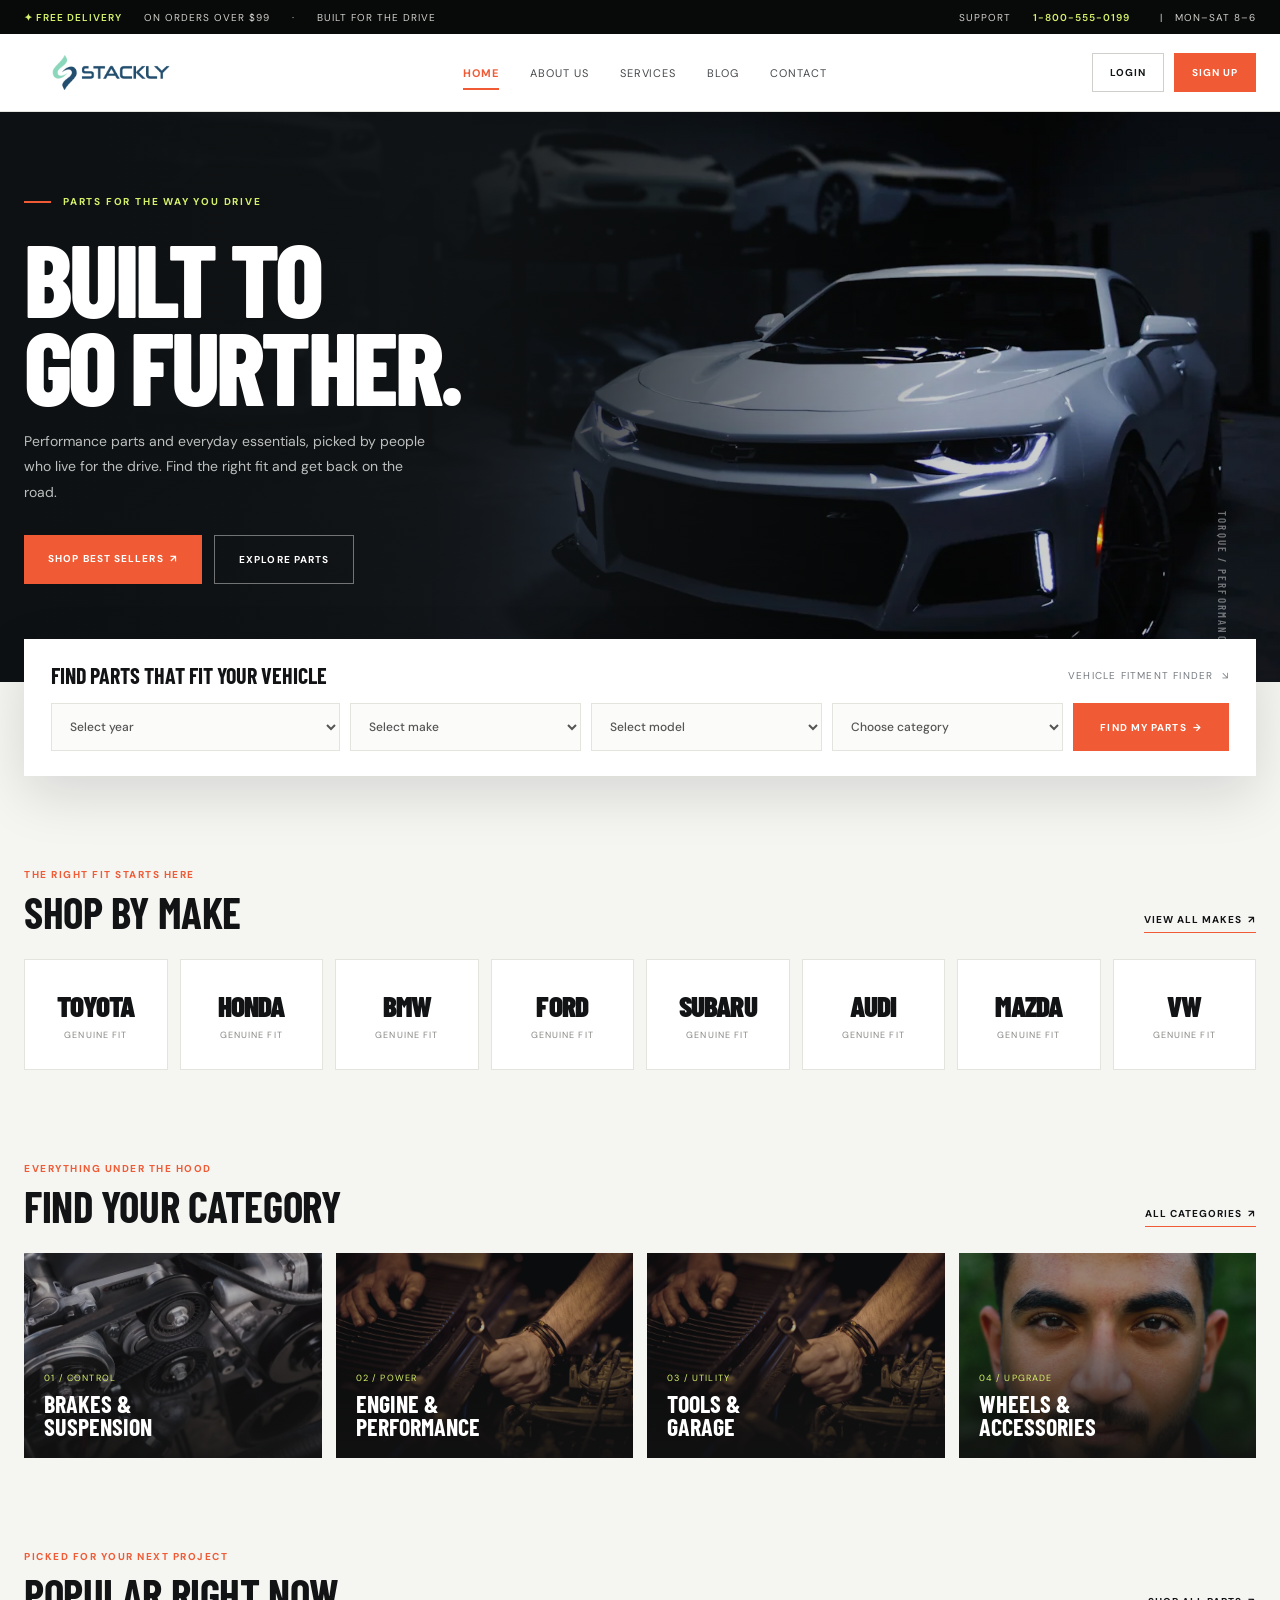
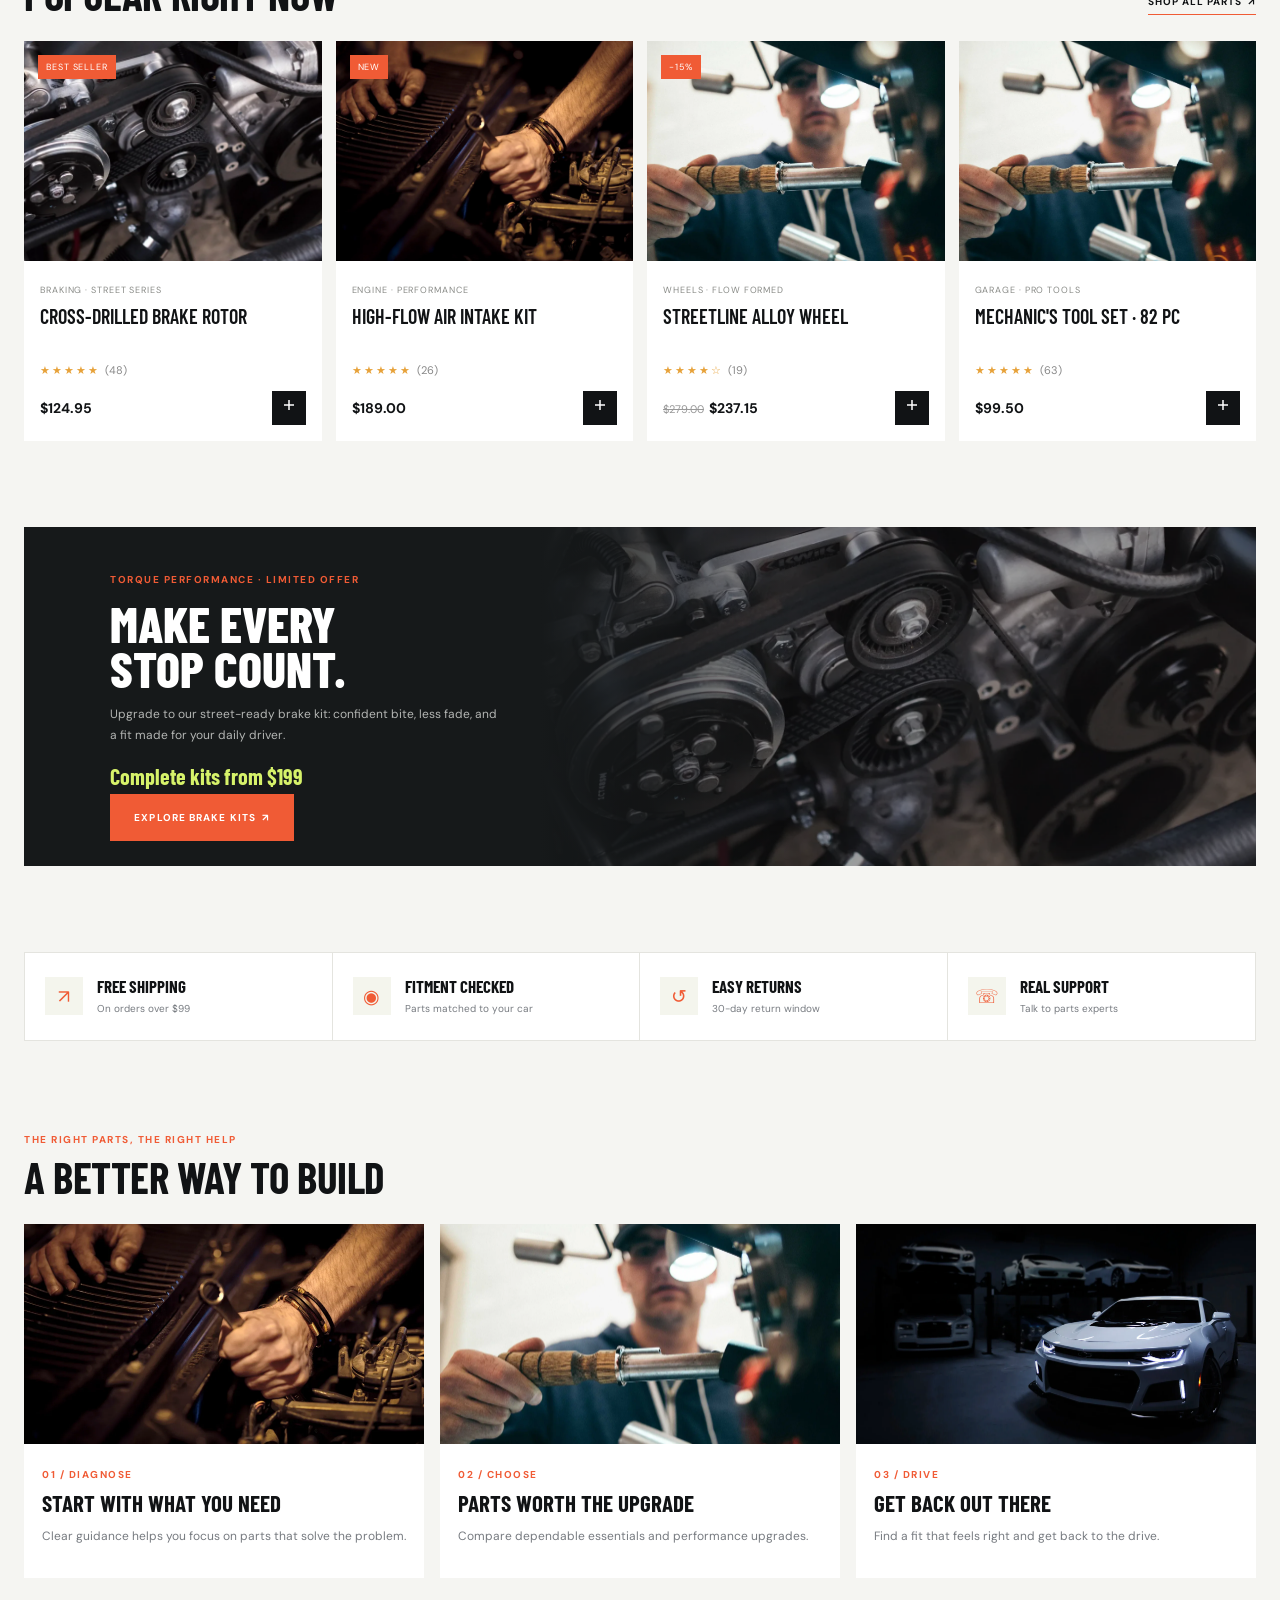
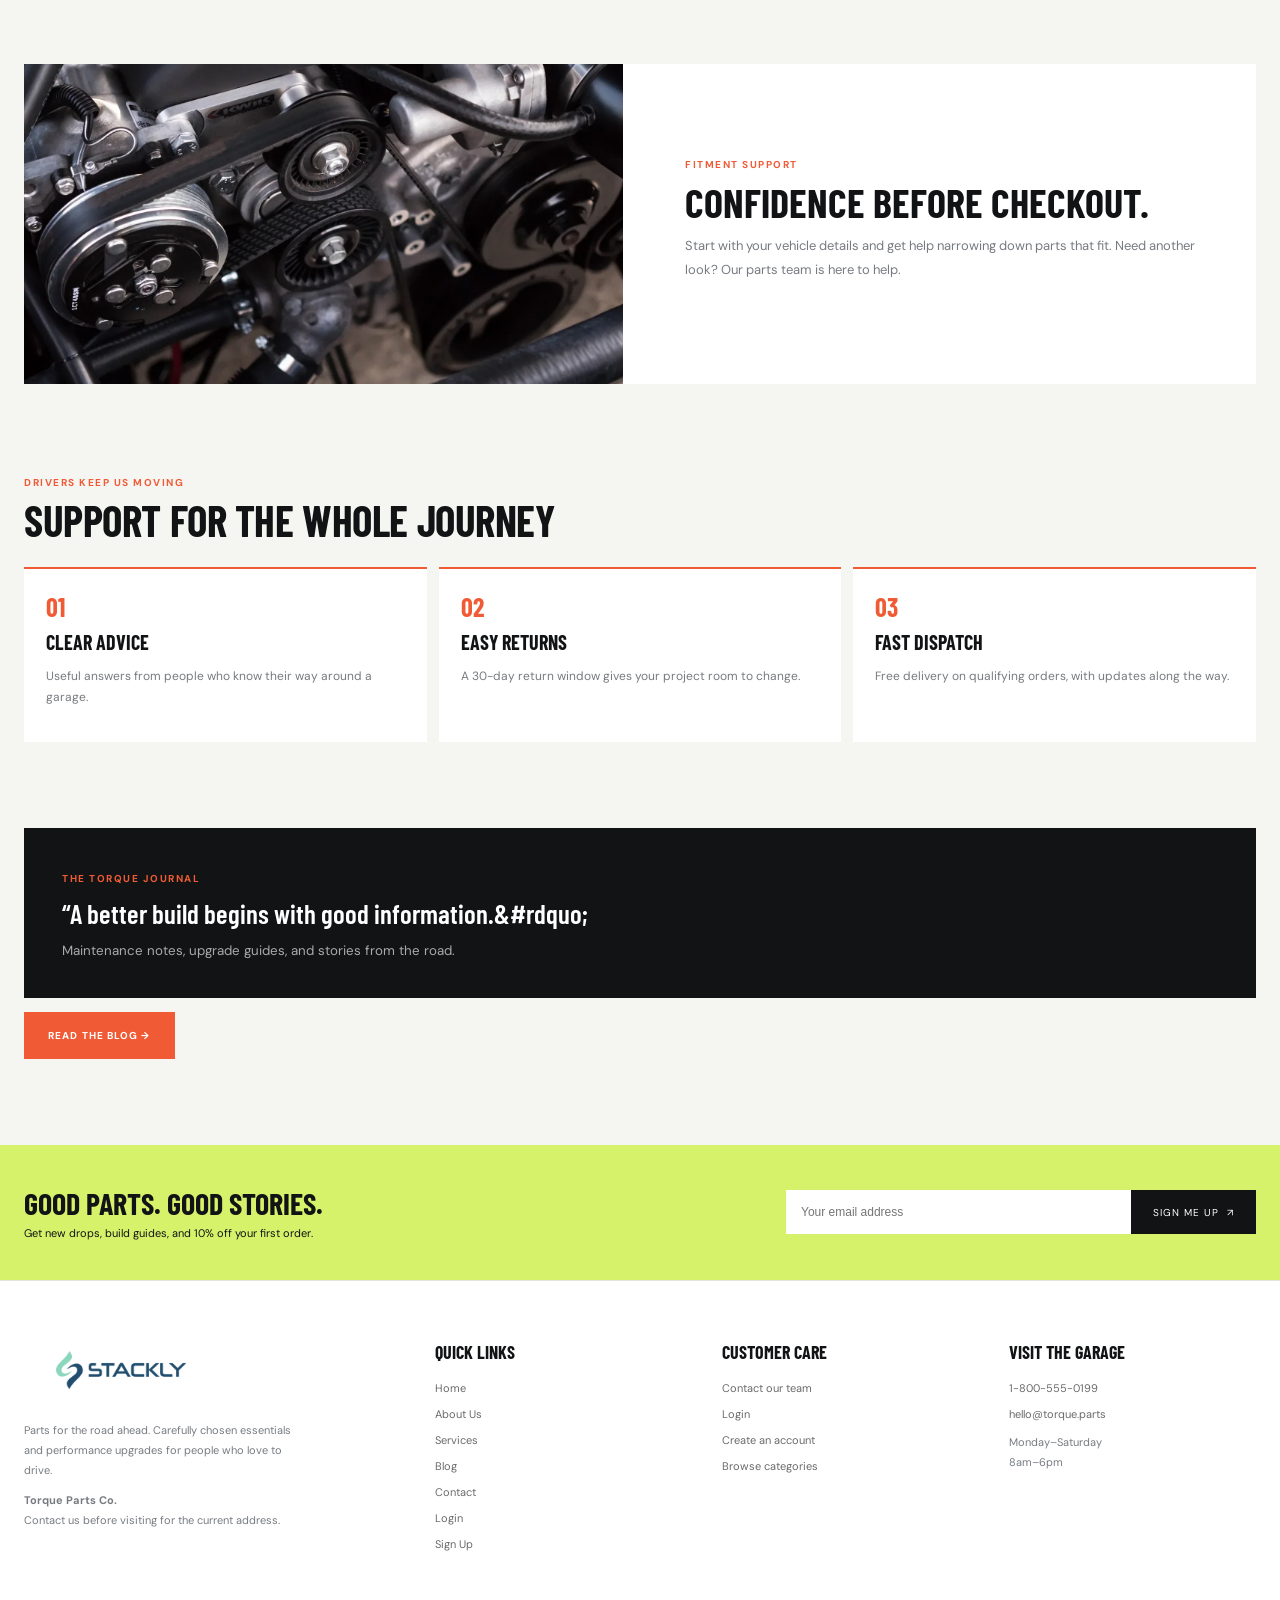
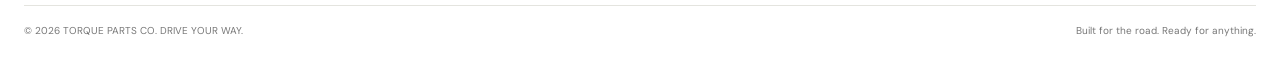
==== commit 96f95ca8: "update" ====
--- a/index.html
+++ b/index.html
@@ -6,25 +6,25 @@
 <link rel="preconnect" href="https://fonts.googleapis.com"><link rel="preconnect" href="https://fonts.gstatic.com" crossorigin><link href="https://fonts.googleapis.com/css2?family=Barlow+Condensed:wght@500;600;700;800;900&family=DM+Sans:wght@400;500;600;700&display=swap" rel="stylesheet">
 <style>
 :root{--ink:#111315;--muted:#777b80;--paper:#f5f5f2;--line:#e4e4df;--orange:#f05b35;--lime:#d6f26a;--white:#fff;--cond:'Barlow Condensed',sans-serif;--body:'DM Sans',sans-serif}*{box-sizing:border-box}html{scroll-behavior:smooth}body{margin:0;background:var(--paper);color:var(--ink);font-family:var(--body)}button,a{font:inherit}button{cursor:pointer}.topline{height:34px;background:#080909;color:#d1d1cc;display:flex;align-items:center;justify-content:space-between;padding:0 max(calc((100vw - 1240px)/2),24px);font-size:10px;letter-spacing:.1em;text-transform:uppercase}.topline span{display:flex;gap:22px}.topline b{color:var(--lime);font-weight:600}.header{height:78px;background:#111315;color:white;display:flex;align-items:center;padding:0 max(calc((100vw - 1240px)/2),24px);gap:50px;position:sticky;top:0;z-index:30;border-bottom:1px solid #ffffff17}.logo{display:flex;align-items:center;justify-content:center;background:#fff;padding:3px 9px;border-radius:3px;text-decoration:none;white-space:nowrap;flex:none}.logo img{display:block;width:174px;height:39px;object-fit:contain}.footgrid .logo{width:max-content}.footgrid .logo img{width:194px;height:45px}@media(max-width:640px){.logo img{width:142px;height:34px}.footgrid .logo img{width:165px;height:39px}}.nav{display:flex;align-items:center;gap:31px;margin:auto}.nav a{color:#c5c6c3;text-decoration:none;text-transform:uppercase;font-size:11px;letter-spacing:.09em;transition:color .2s}.nav a:hover{color:var(--lime)}.head-actions{display:flex;align-items:center;gap:22px}.iconbtn{background:none;border:0;color:white;font-size:19px;position:relative;padding:7px}.cartcount{position:absolute;top:0;right:-4px;background:var(--orange);border-radius:50%;font-size:9px;width:15px;height:15px;display:grid;place-items:center}.menu{display:none;background:none;border:0;color:white;font-size:23px}.hero{min-height:570px;background:#13171a;position:relative;overflow:hidden;color:white;display:flex;align-items:center}.hero:before{content:'';position:absolute;inset:0;background:linear-gradient(90deg,#0e1113 0%,#101315ed 34%,#10131537 74%,#10131530),url('assets/photos/photo-1492144534655-ae79c964c9d7.webp') center 57%/cover;animation:heroZoom 1.2s ease both}.hero:after{content:'TORQUE / PERFORMANCE';position:absolute;right:4%;bottom:32px;color:#ffffff6a;font:600 11px var(--cond);letter-spacing:.2em;writing-mode:vertical-rl}.hero-inner{width:min(1240px,calc(100% - 48px));margin:auto;position:relative;padding:65px 0 80px}.eyebrow{display:flex;align-items:center;gap:12px;text-transform:uppercase;color:var(--lime);letter-spacing:.18em;font-size:10px;font-weight:700}.eyebrow:before{content:'';width:27px;height:2px;background:var(--orange)}h1{font:800 clamp(58px,8vw,108px)/.86 var(--cond);letter-spacing:-.035em;text-transform:uppercase;max-width:650px;margin:25px 0 20px}.hero p{max-width:405px;color:#bcbfbe;font-size:14px;line-height:1.8;margin:0}.hero-buttons{display:flex;gap:12px;margin-top:30px}.btn{border:0;background:var(--orange);color:white;text-transform:uppercase;letter-spacing:.11em;font-size:10px;font-weight:700;padding:17px 24px;transition:transform .25s,background .25s}.btn:hover{transform:translateY(-3px);background:#ff704a}.btn-outline{background:transparent;border:1px solid #ffffff69}.btn-outline:hover{background:white;color:#111}.hero-index{position:absolute;bottom:30px;left:max(calc((100vw - 1240px)/2),24px);display:flex;align-items:center;gap:14px;color:#b6b9b6;font-size:10px;letter-spacing:.15em}.hero-index b{color:white}.hero-index i{width:55px;height:1px;background:#777}.fitment{width:min(1240px,calc(100% - 48px));margin:-43px auto 0;position:relative;z-index:3;background:white;box-shadow:0 18px 55px #1112;padding:23px 27px 25px}.fit-title{display:flex;justify-content:space-between;align-items:center;margin-bottom:15px}.fit-title h2{font:700 22px var(--cond);text-transform:uppercase;margin:0}.fit-title span{font-size:10px;text-transform:uppercase;letter-spacing:.12em;color:var(--muted)}.fit-row{display:grid;grid-template-columns:1.25fr 1fr 1fr 1fr auto;gap:10px}.fit-row select,.fit-row input{height:48px;border:1px solid var(--line);padding:0 14px;color:#555;background:#fbfbf9;font:500 12px var(--body);outline:none}.fit-row select:focus{border-color:var(--orange)}.fit-row .btn{padding:0 27px}.section{width:min(1240px,calc(100% - 48px));margin:86px auto}.section-heading{display:flex;align-items:end;justify-content:space-between;margin-bottom:26px}.kicker{color:var(--orange);font-weight:700;font-size:10px;text-transform:uppercase;letter-spacing:.15em}.section-heading h2{font:700 43px/.95 var(--cond);text-transform:uppercase;margin:9px 0 0;letter-spacing:-.01em}.text-link{color:var(--ink);text-decoration:none;text-transform:uppercase;letter-spacing:.1em;font-size:10px;font-weight:700;border-bottom:1px solid var(--orange);padding-bottom:6px}.makes{display:grid;grid-template-columns:repeat(8,1fr);gap:12px}.make{height:111px;border:1px solid var(--line);background:white;display:flex;flex-direction:column;align-items:center;justify-content:center;gap:12px;transition:.25s;text-decoration:none;color:var(--ink)}.make strong{font:700 20px var(--cond);letter-spacing:-.03em}.make small{font-size:9px;color:#878984;letter-spacing:.12em;text-transform:uppercase}.make:hover{border-color:var(--orange);transform:translateY(-5px);box-shadow:0 10px 26px #17171710}.make .brand-mark{font:900 29px var(--cond);height:29px;display:grid;place-items:center}.categories{display:grid;grid-template-columns:repeat(4,1fr);gap:14px}.category{height:205px;position:relative;background:#202326;overflow:hidden;color:white;text-decoration:none}.category img{width:100%;height:100%;object-fit:cover;opacity:.64;transition:transform .55s,opacity .3s}.category:after{content:'';position:absolute;inset:35% 0 0;background:linear-gradient(transparent,#111d)}.category:hover img{transform:scale(1.08);opacity:.82}.category-label{position:absolute;z-index:1;bottom:19px;left:20px}.category-label small{text-transform:uppercase;letter-spacing:.13em;color:var(--lime);font-size:9px}.category-label h3{font:700 24px/.95 var(--cond);text-transform:uppercase;margin:7px 0 0}.products{display:grid;grid-template-columns:repeat(4,1fr);gap:14px}.product{background:#fff;position:relative;min-width:0;transition:transform .25s,box-shadow .25s}.product:hover{transform:translateY(-5px);box-shadow:0 16px 34px #1112}.product-image{height:220px;background:#f0f0ed;position:relative;overflow:hidden;display:grid;place-items:center}.product-image img{width:100%;height:100%;object-fit:cover;transition:transform .5s}.product:hover .product-image img{transform:scale(1.05)}.badge{position:absolute;top:14px;left:14px;background:var(--orange);color:white;padding:6px 8px;font-size:9px;text-transform:uppercase;letter-spacing:.1em}.quick{position:absolute;right:12px;top:12px;border:0;background:white;width:33px;height:33px;border-radius:50%;font-size:15px;opacity:0;transform:translateX(8px);transition:.2s}.product:hover .quick{opacity:1;transform:none}.product-info{padding:16px}.product-cat{text-transform:uppercase;color:#898b87;font-size:9px;letter-spacing:.1em}.product h3{font:600 20px/1 var(--cond);margin:8px 0 12px;text-transform:uppercase;min-height:40px}.rating{color:#e7a23a;font-size:11px;letter-spacing:2px}.price-row{display:flex;justify-content:space-between;align-items:center;margin-top:12px}.price{font-size:14px;font-weight:700}.price del{font-size:11px;color:#999;font-weight:400;margin-right:5px}.add{border:0;background:var(--ink);color:white;width:34px;height:34px;font-size:18px;transition:.2s}.add:hover{background:var(--orange)}.promo{background:#16191a;color:white;min-height:310px;position:relative;overflow:hidden;display:flex;align-items:center;padding:40px 7%}.promo:after{content:'';position:absolute;inset:0 0 0 42%;background:linear-gradient(90deg,#16191a,transparent 35%),url('assets/photos/photo-1486262715619-67b85e0b08d3.webp') center/cover;opacity:.58}.promo-copy{position:relative;z-index:1;max-width:500px}.promo h2{font:800 50px/.9 var(--cond);text-transform:uppercase;margin:13px 0}.promo p{color:#b3b5b3;font-size:12px;line-height:1.8;max-width:390px}.promo .price-big{font:700 22px var(--cond);color:var(--lime);margin:16px 0}.benefits{display:grid;grid-template-columns:repeat(4,1fr);border:1px solid var(--line);background:white}.benefit{padding:23px 20px;display:flex;align-items:center;gap:14px;border-right:1px solid var(--line)}.benefit:last-child{border:0}.benefit-icon{width:38px;height:38px;display:grid;place-items:center;background:#f4f5ed;color:var(--orange);font-size:19px}.benefit strong{display:block;text-transform:uppercase;font:700 17px var(--cond)}.benefit small{color:var(--muted);font-size:10px}.newsletter{background:var(--lime);padding:40px max(calc((100vw - 1240px)/2),24px);display:flex;align-items:center;justify-content:space-between;gap:24px}.newsletter h2{font:700 30px var(--cond);text-transform:uppercase;margin:0}.newsletter p{font-size:11px;margin:5px 0 0}.newsform{display:flex;width:min(470px,100%)}.newsform input{flex:1;min-width:0;border:0;padding:15px;font-size:12px}.newsform button{background:var(--ink);color:white;border:0;padding:0 22px;text-transform:uppercase;font-size:10px;letter-spacing:.1em}footer{background:#111315;color:#c7c8c4;padding:55px max(calc((100vw - 1240px)/2),24px) 20px}.footgrid{display:grid;grid-template-columns:1.5fr 1fr 1fr 1fr;gap:40px;padding-bottom:42px}.footgrid .logo{display:inline-block}.footgrid p{max-width:280px;color:#898b89;font-size:11px;line-height:1.8}.footgrid h4{font:700 18px var(--cond);text-transform:uppercase;color:white;margin:5px 0 18px}.footgrid a{display:block;color:#999;text-decoration:none;font-size:11px;margin:12px 0}.footgrid a:hover{color:var(--lime)}.copyright{border-top:1px solid #ffffff20;padding-top:18px;font-size:10px;color:#777;display:flex;justify-content:space-between}.toast{position:fixed;bottom:20px;right:20px;background:var(--ink);color:white;padding:14px 19px;font-size:12px;z-index:80;transform:translateY(80px);opacity:0;transition:.3s}.toast.show{transform:none;opacity:1}.reveal{opacity:0;transform:translateY(22px);transition:opacity .65s ease,transform .65s ease}.reveal.in{opacity:1;transform:none}@keyframes heroZoom{from{transform:scale(1.06);opacity:.6}to{transform:scale(1);opacity:1}}@media(max-width:900px){.header{gap:22px}.nav{gap:15px}.nav a{font-size:9px}.makes{grid-template-columns:repeat(4,1fr)}.products{grid-template-columns:repeat(2,1fr)}.categories{grid-template-columns:repeat(2,1fr)}.fit-row{grid-template-columns:repeat(2,1fr)}.fit-row .btn{height:48px}.benefits{grid-template-columns:repeat(2,1fr)}.benefit:nth-child(2){border-right:0}.benefit:nth-child(-n+2){border-bottom:1px solid var(--line)}.footgrid{grid-template-columns:repeat(2,1fr)}}@media(max-width:640px){.topline{font-size:8px;padding:0 15px}.topline span{gap:9px}.header{height:65px;padding:0 18px;justify-content:space-between}.menu{display:block}.nav{display:none;position:absolute;top:65px;left:0;right:0;background:#111315;padding:20px;align-items:stretch;flex-direction:column;gap:0}.nav.open{display:flex}.nav a{padding:13px 0;border-bottom:1px solid #ffffff18;font-size:11px}.head-actions{gap:7px}.logo{font-size:30px}.hero{min-height:535px}.hero:before{background:linear-gradient(90deg,#0e1113f2,#101315a3 75%,#10131555),url('assets/photos/photo-1492144534655-ae79c964c9d7.webp') 59%/cover}.hero-inner{width:calc(100% - 38px);padding:66px 0}.hero p{font-size:12px;max-width:320px}.fitment{width:calc(100% - 28px);padding:19px;margin-top:-30px}.fit-title h2{font-size:19px}.fit-title span{font-size:8px}.fit-row{grid-template-columns:1fr 1fr;gap:8px}.fit-row select{height:43px;padding:0 8px;font-size:10px}.fit-row .btn{grid-column:span 2;height:45px}.section{width:calc(100% - 32px);margin:62px auto}.section-heading h2{font-size:37px}.makes{grid-template-columns:repeat(2,1fr);gap:8px}.make{height:94px}.categories{gap:9px}.category{height:155px}.category-label{left:13px;bottom:13px}.category-label h3{font-size:20px}.products{gap:9px}.product-image{height:155px}.product-info{padding:11px}.product h3{font-size:17px;min-height:34px}.promo{min-height:340px;padding:30px 22px}.promo:after{inset:0;background:linear-gradient(90deg,#16191aee,#16191a66),url('assets/photos/photo-1486262715619-67b85e0b08d3.webp') center/cover}.promo h2{font-size:43px}.benefit{padding:15px 10px;gap:8px}.benefit-icon{width:30px;height:30px;flex:none}.benefit strong{font-size:15px}.benefit small{font-size:8px}.newsletter{padding:30px 20px;display:block}.newsform{margin-top:19px}.newsform input{padding:14px 10px}.newsform button{padding:0 12px;font-size:9px}.footgrid{grid-template-columns:1fr 1fr;gap:25px 15px}.footgrid p{font-size:10px}.copyright{font-size:9px;gap:12px;flex-wrap:wrap}.section-heading{align-items:end}.text-link{font-size:9px}}
-.image-grid{display:grid;grid-template-columns:repeat(3,minmax(0,1fr));gap:16px}.image-grid.two{grid-template-columns:repeat(2,minmax(0,1fr))}.visual-card{background:#fff;min-width:0;overflow:hidden}.visual-card img{width:100%;height:220px;display:block;object-fit:cover}.visual-copy{padding:18px}.visual-copy h3{font:700 23px/.98 var(--cond);text-transform:uppercase;margin:9px 0}.visual-copy p{font-size:12px;line-height:1.8;color:var(--muted)}.split-panel{display:grid;grid-template-columns:1fr 1fr;gap:34px;align-items:center;background:#fff}.split-panel img{width:100%;height:320px;object-fit:cover;display:block}.split-copy{padding:28px}.split-copy h2{font:700 40px/.95 var(--cond);text-transform:uppercase;margin:10px 0}.split-copy p{font-size:13px;line-height:1.9;color:var(--muted)}.number-list{display:grid;grid-template-columns:repeat(3,1fr);gap:12px}.number-item{background:white;padding:22px;border-top:2px solid var(--orange)}.number-item b{color:var(--orange);font:700 26px var(--cond)}.number-item h3{font:700 20px var(--cond);text-transform:uppercase;margin:8px 0}.number-item p{font-size:12px;line-height:1.75;color:var(--muted)}.quote-panel{background:#111315;color:#fff;padding:38px}.quote-panel blockquote{font:600 27px/1.2 var(--cond);margin:10px 0}.quote-panel small{color:#aaa}.faq-list{display:grid;grid-template-columns:1fr 1fr;gap:12px}.faq-list details{background:white;padding:18px}.faq-list summary{font:700 18px var(--cond);text-transform:uppercase;cursor:pointer}.faq-list p{font-size:12px;line-height:1.8;color:var(--muted)}@media(max-width:700px){.image-grid,.image-grid.two,.number-list,.faq-list{grid-template-columns:1fr}.split-panel{grid-template-columns:1fr;gap:0}.split-panel img{height:240px}.visual-card img{height:210px}}.header{background:#fff;color:var(--ink);border-bottom:1px solid var(--line)}.logo{background:transparent;padding:0;border-radius:0}.nav a{color:#45484b}.nav a:hover{color:var(--orange)}.menu{color:var(--ink)}.head-actions{gap:10px}.auth-link{display:inline-flex;align-items:center;justify-content:center;min-height:39px;padding:0 17px;text-decoration:none;text-transform:uppercase;font-size:10px;font-weight:700;letter-spacing:.1em;transition:.2s}.auth-login{border:1px solid #cfd0cc;color:var(--ink)}.auth-login:hover{border-color:var(--ink);background:#f4f4f1}.auth-signup{background:var(--orange);color:white;border:1px solid var(--orange)}.auth-signup:hover{background:#d94b29;border-color:#d94b29}.header .logo img{object-fit:contain}footer{background:#fff;color:#555;border-top:1px solid var(--line)}.footgrid p{color:var(--muted)}.footgrid h4{color:var(--ink)}.footgrid a{color:#686b68}.footgrid a:hover{color:var(--orange)}.copyright{border-top:1px solid var(--line);color:#777}@media(max-width:640px){.header{background:#fff}.nav{background:#fff}.head-actions{gap:6px}.auth-link{min-height:34px;padding:0 11px;font-size:9px}.logo img{width:142px;height:34px}.footgrid .logo img{width:165px;height:39px}}@media(max-width:640px){.topline{padding:0 10px;overflow:hidden}.topline>span{gap:6px;white-space:nowrap;font-size:7px}.topline>span:last-child{display:none}.logo img{width:clamp(100px,33vw,142px);height:34px}.head-actions{gap:5px}.auth-link{padding:0 8px;min-height:32px;font-size:8px}}@media(max-width:380px){.header{padding-left:12px;padding-right:12px;gap:8px}.logo img{width:100px}.auth-link{padding:0 7px;font-size:8px}}html,body{max-width:100%;overflow-x:clip}.image-grid,.content-grid,.products,.categories,.makes,.benefits,.fitment,.section{min-width:0;max-width:100%}img{max-width:100%}.social-links{display:flex;align-items:center;gap:10px;padding:0 0 20px}.social-links a{display:grid;place-items:center;width:34px;height:34px;border:1px solid #d8d9d4;color:var(--ink);margin:0;transition:.2s}.social-links a:hover{background:var(--orange);border-color:var(--orange);color:white}.social-links svg{width:16px;height:16px;fill:currentColor}.quick-dialog{border:0;padding:0;width:min(560px,calc(100% - 32px));box-shadow:0 24px 80px #0005}.quick-dialog::backdrop{background:#101315b8}.quick-dialog-card{display:grid;grid-template-columns:1fr 1fr;background:white;position:relative}.quick-dialog-card img{width:100%;height:100%;min-height:260px;object-fit:cover}.quick-dialog-copy{padding:28px}.quick-dialog-copy h2{font:700 30px var(--cond);text-transform:uppercase;margin:12px 0}.quick-close{position:absolute;right:10px;top:10px;border:0;background:#111315;color:#fff;width:34px;height:34px;font-size:20px;z-index:1}.not-found{min-height:62vh;display:grid;place-items:center;text-align:center;padding:70px 20px;background:linear-gradient(125deg,#111315,#252a2d);color:#fff}.not-found-inner{max-width:700px}.not-found-code{font:900 clamp(100px,22vw,210px)/.8 var(--cond);color:var(--lime);letter-spacing:-.05em}.not-found h1{font-size:clamp(42px,7vw,72px);margin:22px auto 14px}.not-found p{color:#c4c7c6;line-height:1.8;font-size:14px}.not-found-actions{display:flex;gap:12px;justify-content:center;margin-top:26px}@media(max-width:600px){.quick-dialog-card{grid-template-columns:1fr}.quick-dialog-card img{height:200px;min-height:0}.quick-dialog-copy{padding:20px}.not-found-actions{flex-wrap:wrap}}.nav a.active{color:var(--orange);font-weight:700;position:relative}.nav a.active::after{content:'';position:absolute;left:0;right:0;bottom:-10px;height:2px;background:var(--orange)}.nav a:focus-visible{outline:2px solid var(--orange);outline-offset:5px}@media(max-width:640px){.nav a.active{background:#f05b3512;padding-left:10px}.nav a.active::after{left:0;right:auto;top:12px;bottom:12px;width:2px;height:auto}}.nav-close{display:none}.header.menu-active{z-index:110}body.menu-open{overflow:hidden}@media(max-width:640px){.nav{display:none;position:fixed;inset:0;width:100%;height:100vh;height:100dvh;z-index:120;background:#f5f5f2;padding:78px 22px 30px;align-items:center;justify-content:center;flex-direction:column;gap:4px;overflow-y:auto}.nav.open{display:flex}.nav a{width:min(100%,390px);text-align:center;font-size:clamp(23px,7vw,34px);padding:15px 20px;border:0;color:var(--ink)}.nav a.active{background:#f05b3510;padding-left:20px}.nav a.active::after{left:32%;right:32%;top:auto;bottom:5px;width:auto;height:2px}.nav-close{display:flex;position:absolute;right:18px;top:16px;align-items:center;gap:8px;padding:10px 13px;border:1px solid var(--line);background:white;color:var(--ink);font-size:11px;font-weight:700;text-transform:uppercase;letter-spacing:.08em}.nav-close span{font-size:20px;line-height:12px}.hero img,.category img,.product img,.visual-card img,.post-card img{max-width:100%}}.nav .mobile-auth{display:none}@media(max-width:640px){.nav .mobile-auth{display:block}.head-actions{display:none}}.auth-back{display:inline-flex;align-items:center;gap:8px;border:1px solid var(--line);background:transparent;color:var(--ink);padding:10px 13px;margin-bottom:20px;font-size:10px;font-weight:700;letter-spacing:.08em;text-transform:uppercase}.auth-back:hover{border-color:var(--orange);color:var(--orange)}.menu svg,.nav-close svg{width:19px;height:19px;fill:none;stroke:currentColor;stroke-width:2;stroke-linecap:round;stroke-linejoin:round}.menu .menu-close-icon{display:none}.header.menu-active .menu-open-icon{display:none}.header.menu-active .menu-close-icon{display:block}@media(max-width:640px){.menu{display:inline-flex;align-items:center;justify-content:center;width:38px;height:38px;flex:none}}
-</style></head>
+.image-grid{display:grid;grid-template-columns:repeat(3,minmax(0,1fr));gap:16px}.image-grid.two{grid-template-columns:repeat(2,minmax(0,1fr))}.visual-card{background:#fff;min-width:0;overflow:hidden}.visual-card img{width:100%;height:220px;display:block;object-fit:cover}.visual-copy{padding:18px}.visual-copy h3{font:700 23px/.98 var(--cond);text-transform:uppercase;margin:9px 0}.visual-copy p{font-size:12px;line-height:1.8;color:var(--muted)}.split-panel{display:grid;grid-template-columns:1fr 1fr;gap:34px;align-items:center;background:#fff}.split-panel img{width:100%;height:320px;object-fit:cover;display:block}.split-copy{padding:28px}.split-copy h2{font:700 40px/.95 var(--cond);text-transform:uppercase;margin:10px 0}.split-copy p{font-size:13px;line-height:1.9;color:var(--muted)}.number-list{display:grid;grid-template-columns:repeat(3,1fr);gap:12px}.number-item{background:white;padding:22px;border-top:2px solid var(--orange)}.number-item b{color:var(--orange);font:700 26px var(--cond)}.number-item h3{font:700 20px var(--cond);text-transform:uppercase;margin:8px 0}.number-item p{font-size:12px;line-height:1.75;color:var(--muted)}.quote-panel{background:#111315;color:#fff;padding:38px}.quote-panel blockquote{font:600 27px/1.2 var(--cond);margin:10px 0}.quote-panel small{color:#aaa}.faq-list{display:grid;grid-template-columns:1fr 1fr;gap:12px}.faq-list details{background:white;padding:18px}.faq-list summary{font:700 18px var(--cond);text-transform:uppercase;cursor:pointer}.faq-list p{font-size:12px;line-height:1.8;color:var(--muted)}@media(max-width:700px){.image-grid,.image-grid.two,.number-list,.faq-list{grid-template-columns:1fr}.split-panel{grid-template-columns:1fr;gap:0}.split-panel img{height:240px}.visual-card img{height:210px}}.header{background:#fff;color:var(--ink);border-bottom:1px solid var(--line)}.logo{background:transparent;padding:0;border-radius:0}.nav a{color:#45484b}.nav a:hover{color:var(--orange)}.menu{color:var(--ink)}.head-actions{gap:10px}.auth-link{display:inline-flex;align-items:center;justify-content:center;min-height:39px;padding:0 17px;text-decoration:none;text-transform:uppercase;font-size:10px;font-weight:700;letter-spacing:.1em;transition:.2s}.auth-login{border:1px solid #cfd0cc;color:var(--ink)}.auth-login:hover{border-color:var(--ink);background:#f4f4f1}.auth-signup{background:var(--orange);color:white;border:1px solid var(--orange)}.auth-signup:hover{background:#d94b29;border-color:#d94b29}.header .logo img{object-fit:contain}footer{background:#fff;color:#555;border-top:1px solid var(--line)}.footgrid p{color:var(--muted)}.footgrid h4{color:var(--ink)}.footgrid a{color:#686b68}.footgrid a:hover{color:var(--orange)}.copyright{border-top:1px solid var(--line);color:#777}@media(max-width:640px){.header{background:#fff}.nav{background:#fff}.head-actions{gap:6px}.auth-link{min-height:34px;padding:0 11px;font-size:9px}.logo img{width:142px;height:34px}.footgrid .logo img{width:165px;height:39px}}@media(max-width:640px){.topline{padding:0 10px;overflow:hidden}.topline>span{gap:6px;white-space:nowrap;font-size:7px}.topline>span:last-child{display:none}.logo img{width:clamp(100px,33vw,142px);height:34px}.head-actions{gap:5px}.auth-link{padding:0 8px;min-height:32px;font-size:8px}}@media(max-width:380px){.header{padding-left:12px;padding-right:12px;gap:8px}.logo img{width:100px}.auth-link{padding:0 7px;font-size:8px}}html,body{max-width:100%;overflow-x:clip}.image-grid,.content-grid,.products,.categories,.makes,.benefits,.fitment,.section{min-width:0;max-width:100%}img{max-width:100%}.social-links{display:flex;align-items:center;gap:10px;padding:0 0 20px}.social-links a{display:grid;place-items:center;width:34px;height:34px;border:1px solid #d8d9d4;color:var(--ink);margin:0;transition:.2s}.social-links a:hover{background:var(--orange);border-color:var(--orange);color:white}.social-links svg{width:16px;height:16px;fill:currentColor}.quick-dialog{border:0;padding:0;width:min(560px,calc(100% - 32px));box-shadow:0 24px 80px #0005}.quick-dialog::backdrop{background:#101315b8}.quick-dialog-card{display:grid;grid-template-columns:1fr 1fr;background:white;position:relative}.quick-dialog-card img{width:100%;height:100%;min-height:260px;object-fit:cover}.quick-dialog-copy{padding:28px}.quick-dialog-copy h2{font:700 30px var(--cond);text-transform:uppercase;margin:12px 0}.quick-close{position:absolute;right:10px;top:10px;border:0;background:#111315;color:#fff;width:34px;height:34px;font-size:20px;z-index:1}.not-found{min-height:62vh;display:grid;place-items:center;text-align:center;padding:70px 20px;background:linear-gradient(125deg,#111315,#252a2d);color:#fff}.not-found-inner{max-width:700px}.not-found-code{font:900 clamp(100px,22vw,210px)/.8 var(--cond);color:var(--lime);letter-spacing:-.05em}.not-found h1{font-size:clamp(42px,7vw,72px);margin:22px auto 14px}.not-found p{color:#c4c7c6;line-height:1.8;font-size:14px}.not-found-actions{display:flex;gap:12px;justify-content:center;margin-top:26px}@media(max-width:600px){.quick-dialog-card{grid-template-columns:1fr}.quick-dialog-card img{height:200px;min-height:0}.quick-dialog-copy{padding:20px}.not-found-actions{flex-wrap:wrap}}.nav a.active{color:var(--orange);font-weight:700;position:relative}.nav a.active::after{content:'';position:absolute;left:0;right:0;bottom:-10px;height:2px;background:var(--orange)}.nav a:focus-visible{outline:2px solid var(--orange);outline-offset:5px}@media(max-width:640px){.nav a.active{background:#f05b3512;padding-left:10px}.nav a.active::after{left:0;right:auto;top:12px;bottom:12px;width:2px;height:auto}}.nav-close{display:none}.header.menu-active{z-index:110}body.menu-open{overflow:hidden}@media(max-width:640px){.nav{display:none;position:fixed;inset:0;width:100%;height:100vh;height:100dvh;z-index:120;background:#f5f5f2;padding:78px 22px 30px;align-items:center;justify-content:center;flex-direction:column;gap:4px;overflow-y:auto}.nav.open{display:flex}.nav a{width:min(100%,390px);text-align:center;font-size:clamp(23px,7vw,34px);padding:15px 20px;border:0;color:var(--ink)}.nav a.active{background:#f05b3510;padding-left:20px}.nav a.active::after{left:32%;right:32%;top:auto;bottom:5px;width:auto;height:2px}.nav-close{display:flex;position:absolute;right:18px;top:16px;align-items:center;gap:8px;padding:10px 13px;border:1px solid var(--line);background:white;color:var(--ink);font-size:11px;font-weight:700;text-transform:uppercase;letter-spacing:.08em}.nav-close span{font-size:20px;line-height:12px}.hero img,.category img,.product img,.visual-card img,.post-card img{max-width:100%}}.nav .mobile-auth{display:none}@media(max-width:640px){.nav .mobile-auth{display:block}.head-actions{display:none}}.auth-back{display:inline-flex;align-items:center;gap:8px;border:1px solid var(--line);background:transparent;color:var(--ink);padding:10px 13px;margin-bottom:20px;font-size:10px;font-weight:700;letter-spacing:.08em;text-transform:uppercase}.auth-back:hover{border-color:var(--orange);color:var(--orange)}.menu svg,.nav-close svg{width:19px;height:19px;fill:none;stroke:currentColor;stroke-width:2;stroke-linecap:round;stroke-linejoin:round}.menu .menu-close-icon{display:none}.header.menu-active .menu-open-icon{display:none}.header.menu-active .menu-close-icon{display:inline-flex}@media(max-width:640px){.menu{display:inline-flex;align-items:center;justify-content:center;width:38px;height:38px;flex:none}}
+</style><link rel="preconnect" href="https://fonts.googleapis.com"><link rel="preconnect" href="https://fonts.gstatic.com" crossorigin><link href="https://fonts.googleapis.com/css2?family=Material+Symbols+Outlined:opsz,wght,FILL,GRAD@20..48,400,0,0" rel="stylesheet"><style>.material-symbols-outlined{font-family:"Material Symbols Outlined";font-weight:normal;font-style:normal;font-size:20px;line-height:1;display:inline-flex;align-items:center;justify-content:center;white-space:nowrap;direction:ltr;font-feature-settings:"liga";-webkit-font-feature-settings:"liga";-webkit-font-smoothing:antialiased}</style></head>
 <body>
 <div class="topline"><span><b>✦ Free delivery</b> on orders over $99 <span>·</span> Built for the drive</span><span>Support <b>1-800-555-0199</b> &nbsp; | &nbsp; Mon–Sat 8–6</span></div>
-<header class="header"><button class="menu" aria-label="Open menu">☰</button><a class="logo" href="index.html" aria-label="Stackly home"><img src="assets/logo-dark.webp" alt="Stackly"></a><nav class="nav"><button class="nav-close" type="button" aria-label="Close navigation">Close <svg aria-hidden="true" viewBox="0 0 24 24"><path d="m6 6 12 12M18 6 6 18"/></svg></button><a href="index.html">Home</a><a href="about.html">About us</a><a href="services.html">Services</a><a href="blog.html">Blog</a><a href="contact.html">Contact</a><a class="mobile-auth" href="login.html">Login</a><a class="mobile-auth" href="signup.html">Sign up</a></nav><div class="head-actions"><a class="auth-link auth-login" href="login.html">Login</a><a class="auth-link auth-signup" href="signup.html">Sign up</a></div></header>
+<header class="header"><button class="menu" type="button" aria-label="Open menu" aria-expanded="false"><span class="material-symbols-outlined menu-open-icon" aria-hidden="true">menu</span><span class="material-symbols-outlined menu-close-icon" aria-hidden="true">close</span></button><a class="logo" href="index.html" aria-label="Stackly home"><img src="assets/logo-dark.webp" alt="Stackly"></a><nav class="nav"><button class="nav-close" type="button" aria-label="Close navigation">Close <svg aria-hidden="true" viewBox="0 0 24 24"><path d="m6 6 12 12M18 6 6 18"/></svg></button><a href="index.html">Home</a><a href="about.html">About us</a><a href="services.html">Services</a><a href="blog.html">Blog</a><a href="contact.html">Contact</a><a class="mobile-auth" href="login.html">Login</a><a class="mobile-auth" href="signup.html">Sign up</a></nav><div class="head-actions"><a class="auth-link auth-login" href="login.html">Login</a><a class="auth-link auth-signup" href="signup.html">Sign up</a></div></header>
 <main id="top"><section class="hero"><div class="hero-inner"><div class="eyebrow">Parts for the way you drive</div><h1>Built to<br>go further.</h1><p>Performance parts and everyday essentials, picked by people who live for the drive. Find the right fit and get back on the road.</p><div class="hero-buttons"><a class="btn" href="#shop" style="text-decoration:none">Shop best sellers&nbsp; ↗</a><a class="btn btn-outline" href="#categories" style="text-decoration:none">Explore parts</a></div></div><div class="hero-index"><b>01</b><i></i> MADE FOR THE LONG RUN</div></section>
 <section class="fitment reveal"><div class="fit-title"><h2>Find parts that fit your vehicle</h2><span>Vehicle fitment finder&nbsp; ↘</span></div><div class="fit-row"><select aria-label="Year"><option value="">Select year</option><option>2025</option><option>2024</option><option>2023</option><option>2022</option><option>2021</option><option>2020</option><option>2019</option><option>2018</option></select><select aria-label="Make"><option value="">Select make</option><option>Toyota</option><option>Honda</option><option>BMW</option><option>Ford</option><option>Subaru</option><option>Volkswagen</option></select><select aria-label="Model"><option value="">Select model</option><option>Camry</option><option>Civic</option><option>3 Series</option><option>Mustang</option></select><select aria-label="Part"><option value="">Choose category</option><option>Brakes</option><option>Engine</option><option>Suspension</option><option>Lighting</option></select><button class="btn find">Find my parts&nbsp; →</button></div></section>
 <section class="section reveal"><div class="section-heading"><div><span class="kicker">The right fit starts here</span><h2>Shop by make</h2></div><a class="text-link" href="#shop">View all makes&nbsp; ↗</a></div><div class="makes"><a class="make" href="#shop"><strong class="brand-mark">TOYOTA</strong><small>Genuine fit</small></a><a class="make" href="#shop"><strong class="brand-mark">HONDA</strong><small>Genuine fit</small></a><a class="make" href="#shop"><strong class="brand-mark">BMW</strong><small>Genuine fit</small></a><a class="make" href="#shop"><strong class="brand-mark">FORD</strong><small>Genuine fit</small></a><a class="make" href="#shop"><strong class="brand-mark">SUBARU</strong><small>Genuine fit</small></a><a class="make" href="#shop"><strong class="brand-mark">AUDI</strong><small>Genuine fit</small></a><a class="make" href="#shop"><strong class="brand-mark">MAZDA</strong><small>Genuine fit</small></a><a class="make" href="#shop"><strong class="brand-mark">VW</strong><small>Genuine fit</small></a></div></section>
 <section class="section reveal" id="categories"><div class="section-heading"><div><span class="kicker">Everything under the hood</span><h2>Find your category</h2></div><a class="text-link" href="#shop">All categories&nbsp; ↗</a></div><div class="categories"><a class="category" href="#shop"><img loading="lazy" src="assets/photos/photo-1486262715619-67b85e0b08d3.webp"><div class="category-label"><small>01 / Control</small><h3>Brakes &<br>Suspension</h3></div></a><a class="category" href="#shop"><img loading="lazy" src="assets/photos/photo-1619642751034-765dfdf7c58e.webp"><div class="category-label"><small>02 / Power</small><h3>Engine &<br>Performance</h3></div></a><a class="category" href="#shop"><img loading="lazy" src="assets/photos/photo-1619642751034-765dfdf7c58e.webp"><div class="category-label"><small>03 / Utility</small><h3>Tools &<br>Garage</h3></div></a><a class="category" href="#shop"><img loading="lazy" src="assets/photos/photo-1599256621730-535171e28e50.webp"><div class="category-label"><small>04 / Upgrade</small><h3>Wheels &<br>Accessories</h3></div></a></div></section>
 <section class="section reveal" id="shop"><div class="section-heading"><div><span class="kicker">Picked for your next project</span><h2>Popular right now</h2></div><a class="text-link" href="#shop">Shop all parts&nbsp; ↗</a></div><div class="products">
-<article class="product"><div class="product-image"><span class="badge">Best seller</span><button class="quick" aria-label="Quick view">⌕</button><img loading="lazy" src="assets/photos/photo-1486262715619-67b85e0b08d3.webp" alt="Performance brake rotor"></div><div class="product-info"><span class="product-cat">Braking · Street series</span><h3>Cross-drilled brake rotor</h3><span class="rating">★★★★★ <span style="color:#888;letter-spacing:0">(48)</span></span><div class="price-row"><span class="price">$124.95</span><button class="add" aria-label="Add brake rotor to cart">+</button></div></div></article>
-<article class="product"><div class="product-image"><span class="badge">New</span><button class="quick" aria-label="Quick view">⌕</button><img loading="lazy" src="assets/photos/photo-1619642751034-765dfdf7c58e.webp" alt="Engine air filter"></div><div class="product-info"><span class="product-cat">Engine · Performance</span><h3>High-flow air intake kit</h3><span class="rating">★★★★★ <span style="color:#888;letter-spacing:0">(26)</span></span><div class="price-row"><span class="price">$189.00</span><button class="add" aria-label="Add intake kit to cart">+</button></div></div></article>
-<article class="product"><div class="product-image"><span class="badge">−15%</span><button class="quick" aria-label="Quick view">⌕</button><img loading="lazy" src="assets/photos/photo-1558618666-fcd25c85cd64.webp" alt="Automotive wheel"></div><div class="product-info"><span class="product-cat">Wheels · Flow formed</span><h3>Streetline alloy wheel</h3><span class="rating">★★★★☆ <span style="color:#888;letter-spacing:0">(19)</span></span><div class="price-row"><span class="price"><del>$279.00</del>$237.15</span><button class="add" aria-label="Add alloy wheel to cart">+</button></div></div></article>
-<article class="product"><div class="product-image"><button class="quick" aria-label="Quick view">⌕</button><img loading="lazy" src="assets/photos/photo-1558618666-fcd25c85cd64.webp" alt="Garage tools"></div><div class="product-info"><span class="product-cat">Garage · Pro tools</span><h3>Mechanic's tool set · 82 pc</h3><span class="rating">★★★★★ <span style="color:#888;letter-spacing:0">(63)</span></span><div class="price-row"><span class="price">$99.50</span><button class="add" aria-label="Add tool set to cart">+</button></div></div></article>
+<article class="product"><div class="product-image"><span class="badge">Best seller</span><button type="button" class="quick" aria-label="Quick view"><span class="material-symbols-outlined" aria-hidden="true">search</span>⌕</button><img loading="lazy" src="assets/photos/photo-1486262715619-67b85e0b08d3.webp" alt="Performance brake rotor"></div><div class="product-info"><span class="product-cat">Braking · Street series</span><h3>Cross-drilled brake rotor</h3><span class="rating">★★★★★ <span style="color:#888;letter-spacing:0">(48)</span></span><div class="price-row"><span class="price">$124.95</span><button type="button" class="add" aria-label="Add brake rotor to cart"><span class="material-symbols-outlined" aria-hidden="true">add</span></button></div></div></article>
+<article class="product"><div class="product-image"><span class="badge">New</span><button type="button" class="quick" aria-label="Quick view"><span class="material-symbols-outlined" aria-hidden="true">search</span>⌕</button><img loading="lazy" src="assets/photos/photo-1619642751034-765dfdf7c58e.webp" alt="Engine air filter"></div><div class="product-info"><span class="product-cat">Engine · Performance</span><h3>High-flow air intake kit</h3><span class="rating">★★★★★ <span style="color:#888;letter-spacing:0">(26)</span></span><div class="price-row"><span class="price">$189.00</span><button type="button" class="add" aria-label="Add intake kit to cart"><span class="material-symbols-outlined" aria-hidden="true">add</span></button></div></div></article>
+<article class="product"><div class="product-image"><span class="badge">−15%</span><button type="button" class="quick" aria-label="Quick view"><span class="material-symbols-outlined" aria-hidden="true">search</span>⌕</button><img loading="lazy" src="assets/photos/photo-1558618666-fcd25c85cd64.webp" alt="Automotive wheel"></div><div class="product-info"><span class="product-cat">Wheels · Flow formed</span><h3>Streetline alloy wheel</h3><span class="rating">★★★★☆ <span style="color:#888;letter-spacing:0">(19)</span></span><div class="price-row"><span class="price"><del>$279.00</del>$237.15</span><button type="button" class="add" aria-label="Add alloy wheel to cart"><span class="material-symbols-outlined" aria-hidden="true">add</span></button></div></div></article>
+<article class="product"><div class="product-image"><button type="button" class="quick" aria-label="Quick view"><span class="material-symbols-outlined" aria-hidden="true">search</span>⌕</button><img loading="lazy" src="assets/photos/photo-1558618666-fcd25c85cd64.webp" alt="Garage tools"></div><div class="product-info"><span class="product-cat">Garage · Pro tools</span><h3>Mechanic's tool set · 82 pc</h3><span class="rating">★★★★★ <span style="color:#888;letter-spacing:0">(63)</span></span><div class="price-row"><span class="price">$99.50</span><button type="button" class="add" aria-label="Add tool set to cart"><span class="material-symbols-outlined" aria-hidden="true">add</span></button></div></div></article>
 </div></section>
 <section class="section reveal" style="margin-top:0"><div class="promo"><div class="promo-copy"><span class="kicker">Torque performance · Limited offer</span><h2>Make every<br>stop count.</h2><p>Upgrade to our street-ready brake kit: confident bite, less fade, and a fit made for your daily driver.</p><div class="price-big">Complete kits from $199</div><a class="btn" href="#shop" style="text-decoration:none">Explore brake kits&nbsp; ↗</a></div></div></section>
 <section class="section reveal" id="about" style="margin-top:0"><div class="benefits"><div class="benefit"><span class="benefit-icon">↗</span><div><strong>Free shipping</strong><small>On orders over $99</small></div></div><div class="benefit"><span class="benefit-icon">◉</span><div><strong>Fitment checked</strong><small>Parts matched to your car</small></div></div><div class="benefit"><span class="benefit-icon">↺</span><div><strong>Easy returns</strong><small>30-day return window</small></div></div><div class="benefit"><span class="benefit-icon">☏</span><div><strong>Real support</strong><small>Talk to parts experts</small></div></div></div></section>
-<section class="section reveal"><div class="section-heading"><div><span class="kicker">The right parts, the right help</span><h2>A better way to build</h2></div></div><div class="image-grid"><article class="visual-card"><img loading="lazy" src="assets/photos/photo-1619642751034-765dfdf7c58e.webp" alt="Technician inspecting a car"><div class="visual-copy"><span class="kicker">01 / Diagnose</span><h3>Start with what you need</h3><p>Clear guidance helps you focus on parts that solve the problem.</p></div></article><article class="visual-card"><img loading="lazy" src="assets/photos/photo-1558618666-fcd25c85cd64.webp" alt="Automotive tools in a garage"><div class="visual-copy"><span class="kicker">02 / Choose</span><h3>Parts worth the upgrade</h3><p>Compare dependable essentials and performance upgrades.</p></div></article><article class="visual-card"><img loading="lazy" src="assets/photos/photo-1492144534655-ae79c964c9d7.webp" alt="Performance car ready for the road"><div class="visual-copy"><span class="kicker">03 / Drive</span><h3>Get back out there</h3><p>Find a fit that feels right and get back to the drive.</p></div></article></div></section><section class="section reveal"><div class="split-panel"><img loading="lazy" src="assets/photos/photo-1486262715619-67b85e0b08d3.webp" alt="Technician working in a garage"><div class="split-copy"><span class="kicker">Fitment support</span><h2>Confidence before checkout.</h2><p>Start with your vehicle details and get help narrowing down parts that fit. Need another look? Our parts team is here to help.</p></div></div></section><section class="section reveal"><div class="section-heading"><div><span class="kicker">Drivers keep us moving</span><h2>Support for the whole journey</h2></div></div><div class="number-list"><div class="number-item"><b>01</b><h3>Clear advice</h3><p>Useful answers from people who know their way around a garage.</p></div><div class="number-item"><b>02</b><h3>Easy returns</h3><p>A 30-day return window gives your project room to change.</p></div><div class="number-item"><b>03</b><h3>Fast dispatch</h3><p>Free delivery on qualifying orders, with updates along the way.</p></div></div></section><section class="section reveal"><div class="quote-panel"><span class="kicker">The Torque journal</span><blockquote>?A better build begins with good information.?</blockquote><small>Maintenance notes, upgrade guides, and stories from the road.</small></div><a class="btn" href="blog.html" style="display:inline-block;text-decoration:none;margin-top:14px">Read the blog ?</a></section><section class="newsletter"><div><h2>Good parts. Good stories.</h2><p>Get new drops, build guides, and 10% off your first order.</p></div><form class="newsform"><input type="email" placeholder="Your email address" required aria-label="Email address"><button>Sign me up&nbsp; ↗</button></form></section></main>
-<footer id="footer"><div class="footgrid"><div><a class="logo" href="index.html" aria-label="Torque home"><img src="assets/logo-dark.webp" alt="Torque"></a><p>Parts for the road ahead. Carefully chosen essentials and performance upgrades for people who love to drive.</p><p><strong>Torque Parts Co.</strong><br>1250 Industrial Parkway<br>Austin, TX 78758</p></div><div><h4>Quick links</h4><a href="index.html">Home</a><a href="index.html#shop">Shop parts</a><a href="about.html">About us</a><a href="services.html">Services</a><a href="blog.html">Blog</a><a href="contact.html">Contact</a></div><div><h4>Customer care</h4><a href="contact.html">Contact our team</a><a href="login.html">Login</a><a href="signup.html">Create an account</a><a href="index.html#categories">Browse categories</a></div><div><h4>Visit the garage</h4><a href="tel:18005550199">1-800-555-0199</a><a href="mailto:hello@torque.parts">hello@torque.parts</a><p>Monday–Saturday<br>8am–6pm</p></div></div><div class="copyright"><span>© 2026 TORQUE PARTS CO. DRIVE YOUR WAY.</span><span>Built for the road. Ready for anything.</span></div></footer><dialog class="quick-dialog" id="quickDialog"><button class="quick-close" type="button" aria-label="Close quick view">?</button><div class="quick-dialog-card"><img alt=""><div class="quick-dialog-copy"><span class="kicker"></span><h2></h2><p style="color:var(--muted);font-size:13px;line-height:1.8">Product details and fitment information are available from our team.</p><a class="btn" href="contact.html" style="display:inline-block;text-decoration:none">Ask about this part ?</a></div></div></dialog><div class="toast" role="status">Added to your cart</div>
+<section class="section reveal"><div class="section-heading"><div><span class="kicker">The right parts, the right help</span><h2>A better way to build</h2></div></div><div class="image-grid"><article class="visual-card"><img loading="lazy" src="assets/photos/photo-1619642751034-765dfdf7c58e.webp" alt="Technician inspecting a car"><div class="visual-copy"><span class="kicker">01 / Diagnose</span><h3>Start with what you need</h3><p>Clear guidance helps you focus on parts that solve the problem.</p></div></article><article class="visual-card"><img loading="lazy" src="assets/photos/photo-1558618666-fcd25c85cd64.webp" alt="Automotive tools in a garage"><div class="visual-copy"><span class="kicker">02 / Choose</span><h3>Parts worth the upgrade</h3><p>Compare dependable essentials and performance upgrades.</p></div></article><article class="visual-card"><img loading="lazy" src="assets/photos/photo-1492144534655-ae79c964c9d7.webp" alt="Performance car ready for the road"><div class="visual-copy"><span class="kicker">03 / Drive</span><h3>Get back out there</h3><p>Find a fit that feels right and get back to the drive.</p></div></article></div></section><section class="section reveal"><div class="split-panel"><img loading="lazy" src="assets/photos/photo-1486262715619-67b85e0b08d3.webp" alt="Technician working in a garage"><div class="split-copy"><span class="kicker">Fitment support</span><h2>Confidence before checkout.</h2><p>Start with your vehicle details and get help narrowing down parts that fit. Need another look? Our parts team is here to help.</p></div></div></section><section class="section reveal"><div class="section-heading"><div><span class="kicker">Drivers keep us moving</span><h2>Support for the whole journey</h2></div></div><div class="number-list"><div class="number-item"><b>01</b><h3>Clear advice</h3><p>Useful answers from people who know their way around a garage.</p></div><div class="number-item"><b>02</b><h3>Easy returns</h3><p>A 30-day return window gives your project room to change.</p></div><div class="number-item"><b>03</b><h3>Fast dispatch</h3><p>Free delivery on qualifying orders, with updates along the way.</p></div></div></section><section class="section reveal"><div class="quote-panel"><span class="kicker">The Torque journal</span><blockquote>&ldquo;A better build begins with good information.&#rdquo;</blockquote><small>Maintenance notes, upgrade guides, and stories from the road.</small></div><a class="btn" href="blog.html" style="display:inline-block;text-decoration:none;margin-top:14px">Read the blog &#8594;</a></section><section class="newsletter"><div><h2>Good parts. Good stories.</h2><p>Get new drops, build guides, and 10% off your first order.</p></div><form class="newsform"><input type="email" placeholder="Your email address" required aria-label="Email address"><button>Sign me up&nbsp; ↗</button></form></section></main>
+<footer id="footer"><div class="footgrid"><div><a class="logo" href="index.html" aria-label="Torque home"><img src="assets/logo-dark.webp" alt="Torque"></a><p>Parts for the road ahead. Carefully chosen essentials and performance upgrades for people who love to drive.</p><p><strong>Torque Parts Co.</strong><br>Contact us before visiting for the current address.</p></div><div><h4>Quick links</h4><a href="index.html">Home</a><a href="about.html">About Us</a><a href="services.html">Services</a><a href="blog.html">Blog</a><a href="contact.html">Contact</a><a href="login.html">Login</a><a href="signup.html">Sign Up</a></div><div><h4>Customer care</h4><a href="contact.html">Contact our team</a><a href="login.html">Login</a><a href="signup.html">Create an account</a><a href="index.html#categories">Browse categories</a></div><div><h4>Visit the garage</h4><a href="tel:+18005550199">1-800-555-0199</a><a href="mailto:hello@torque.parts">hello@torque.parts</a><p>Monday–Saturday<br>8am–6pm</p></div></div><div class="copyright"><span>© 2026 TORQUE PARTS CO. DRIVE YOUR WAY.</span><span>Built for the road. Ready for anything.</span></div></footer><dialog class="quick-dialog" id="quickDialog"><button class="quick-close" type="button" aria-label="Close quick view"><span class="material-symbols-outlined" aria-hidden="true">close</span></button><div class="quick-dialog-card"><img alt=""><div class="quick-dialog-copy"><span class="kicker"></span><h2></h2><p style="color:var(--muted);font-size:13px;line-height:1.8">Product details and fitment information are available from our team.</p><a class="btn" href="contact.html" style="display:inline-block;text-decoration:none">Ask about this part &#8594;</a></div></div></dialog><div class="toast" role="status">Added to your cart</div>
 <script>
 const menu=document.querySelector('.menu'),nav=document.querySelector('.nav'),header=document.querySelector('.header'),closeMenuButton=nav.querySelector('.nav-close');function setMenuOpen(open){nav.classList.toggle('open',open);header.classList.toggle('menu-active',open);document.body.classList.toggle('menu-open',open);menu.setAttribute('aria-expanded',String(open))}menu.setAttribute('aria-controls','site-navigation');nav.id='site-navigation';menu.setAttribute('aria-expanded','false');menu.addEventListener('click',()=>setMenuOpen(!nav.classList.contains('open')));closeMenuButton.addEventListener('click',()=>setMenuOpen(false));nav.addEventListener('click',e=>{if(e.target===nav)setMenuOpen(false)});document.addEventListener('keydown',e=>{if(e.key==='Escape')setMenuOpen(false)});const currentPage=location.pathname.split('/').pop()||'index.html';nav.querySelectorAll('a').forEach(a=>{const isCurrent=a.getAttribute('href')===currentPage||(currentPage===''&&a.getAttribute('href')==='index.html');if(isCurrent){a.classList.add('active');a.setAttribute('aria-current','page')}a.addEventListener('click',()=>{nav.querySelectorAll('a').forEach(link=>{link.classList.remove('active');link.removeAttribute('aria-current')});a.classList.add('active');a.setAttribute('aria-current','page');setMenuOpen(false)})});
 let cart=0;const count=document.querySelector('.cartcount'),toast=document.querySelector('.toast');document.querySelectorAll('.add').forEach(b=>b.addEventListener('click',()=>{count.textContent=++cart;toast.textContent='Added to your cart';toast.classList.add('show');setTimeout(()=>toast.classList.remove('show'),1800)}));
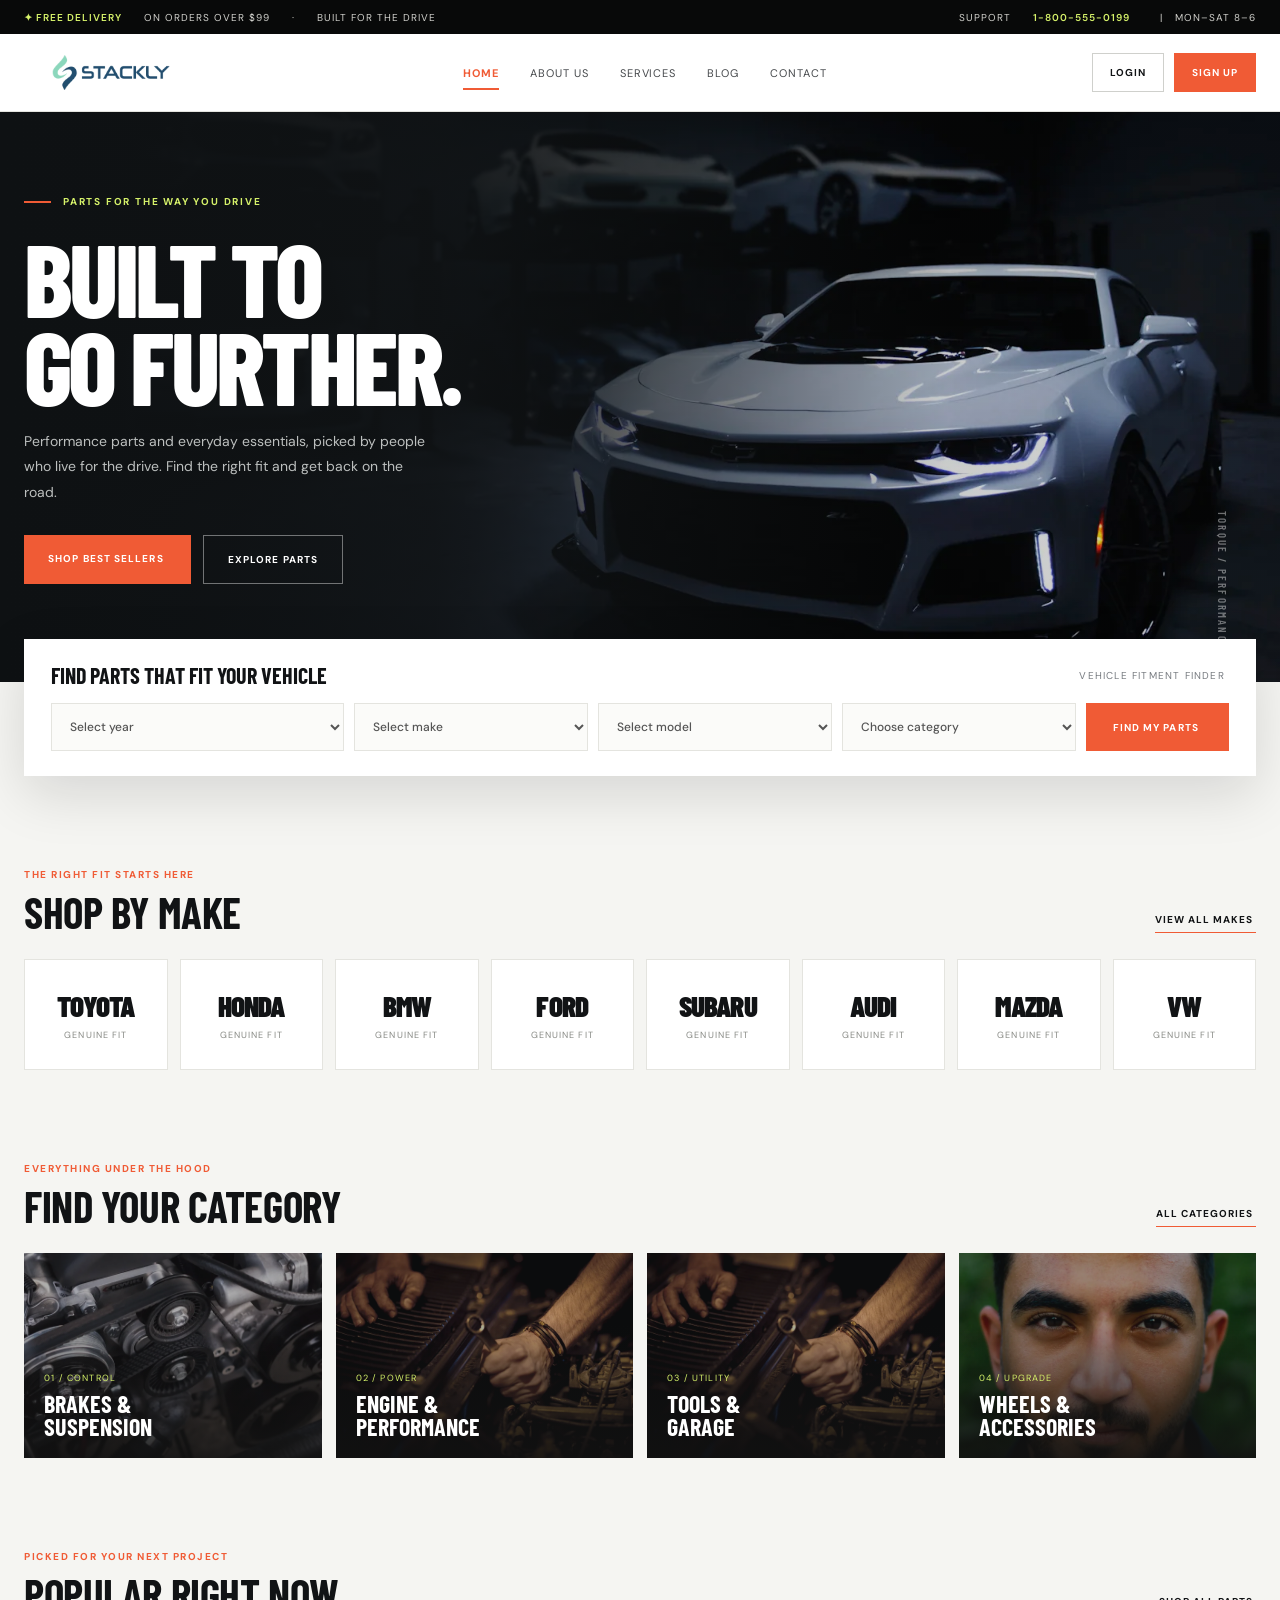
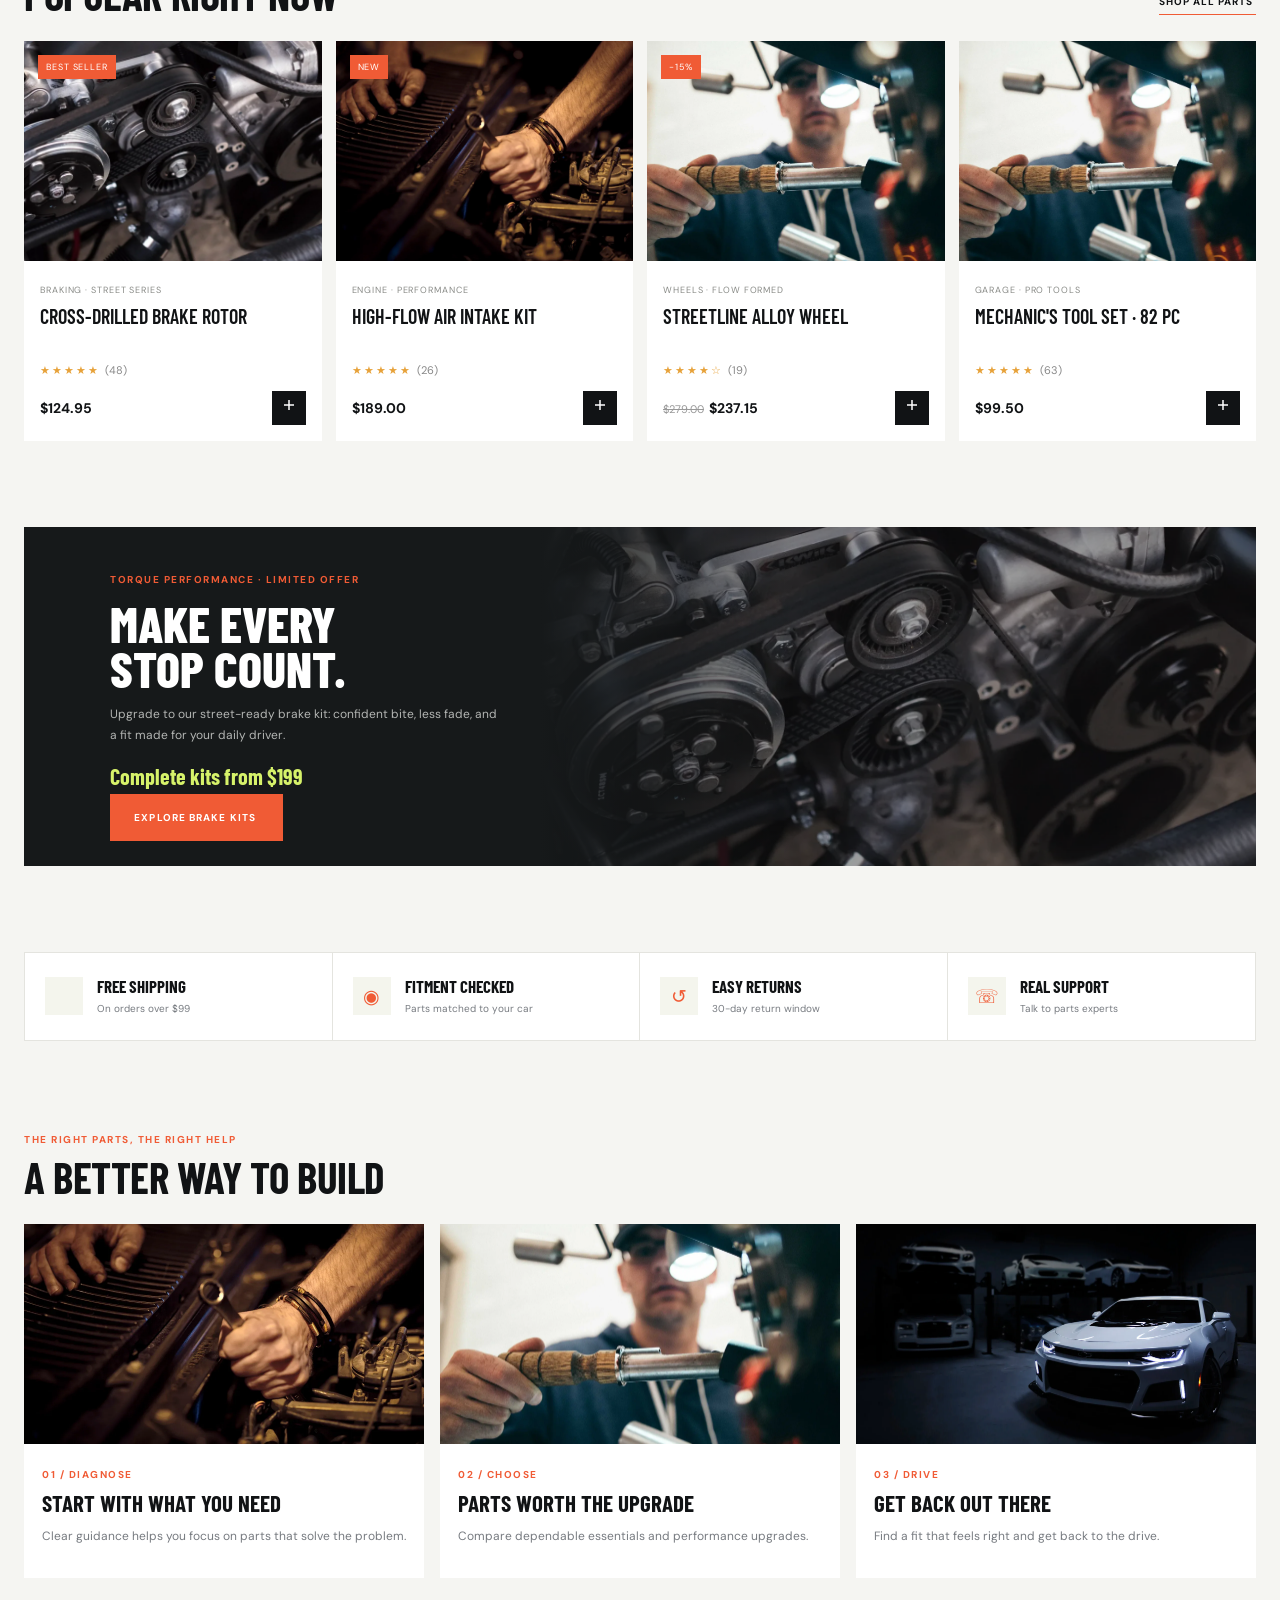
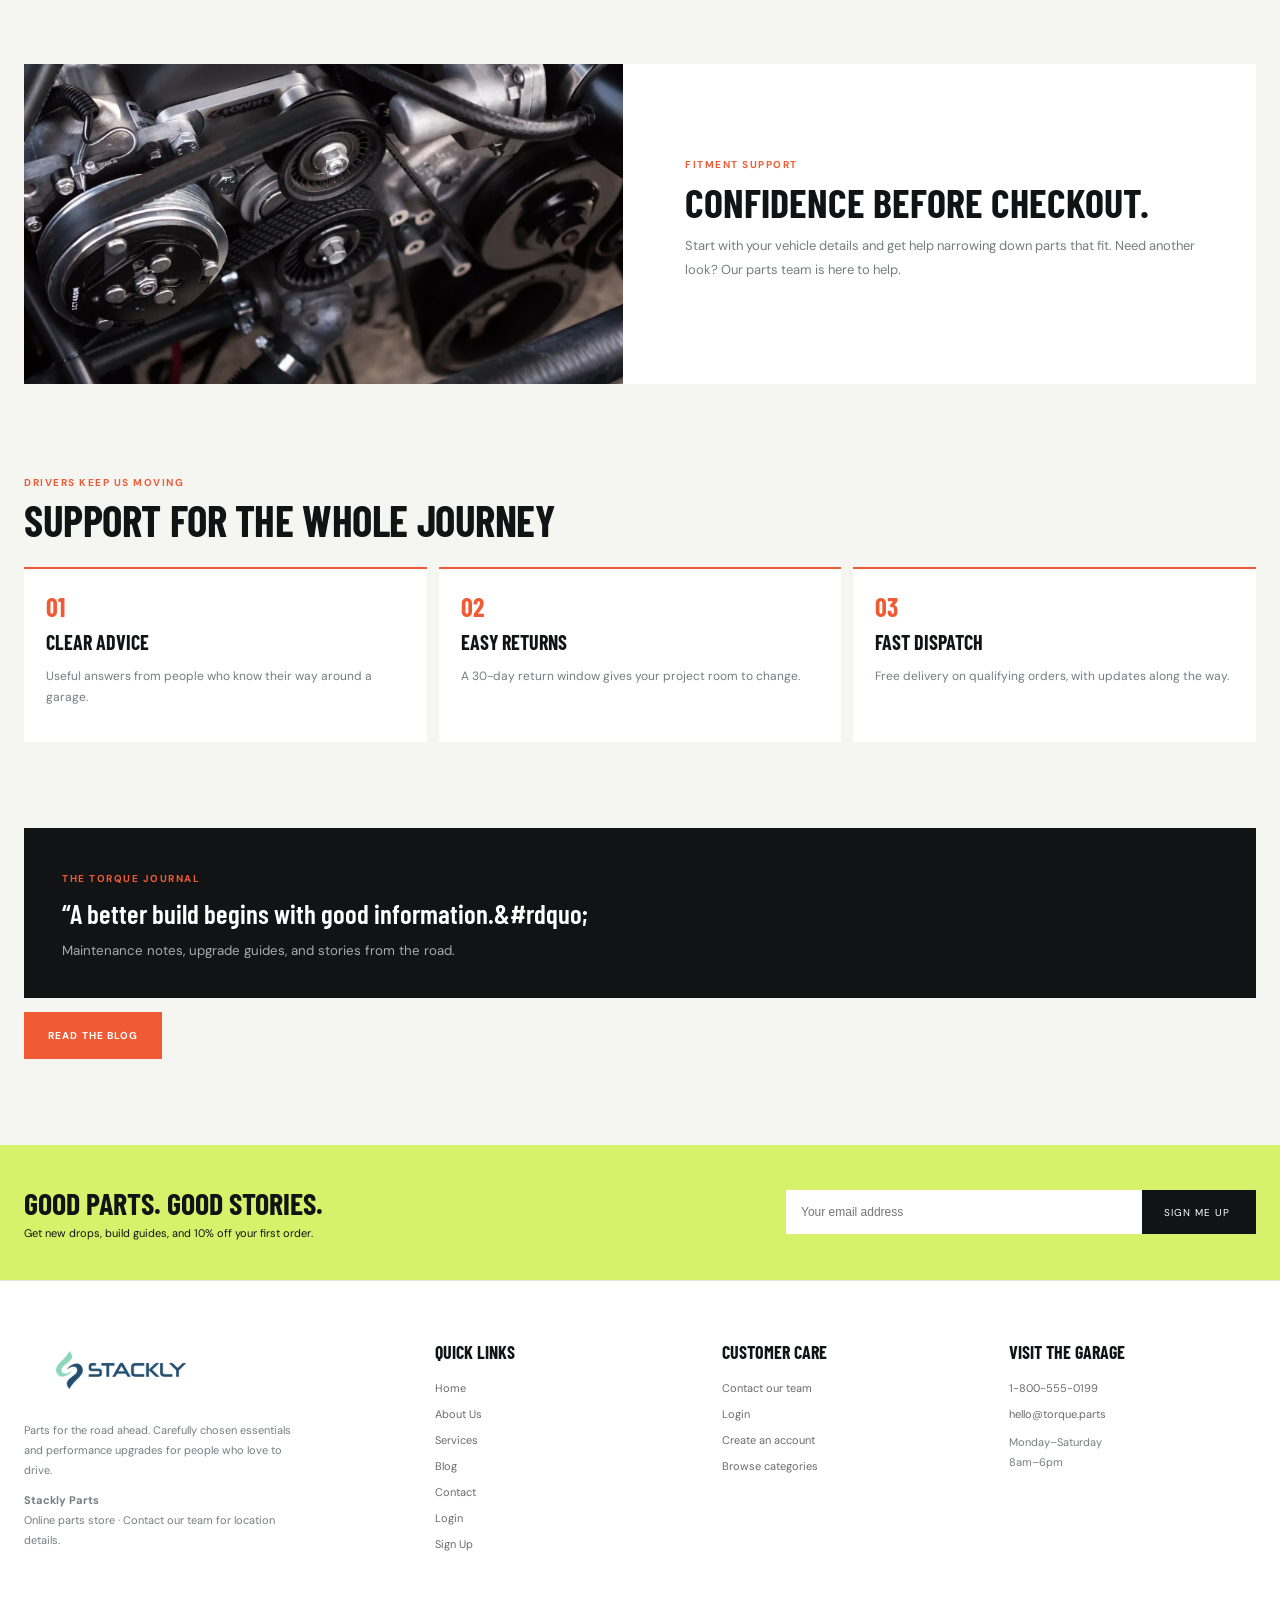
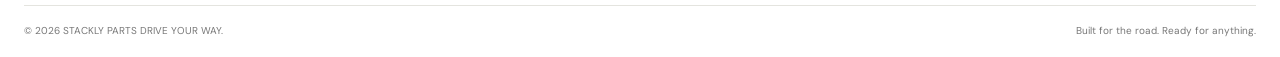
==== commit e7f001ae: "update" ====
--- a/index.html
+++ b/index.html
@@ -7,28 +7,28 @@
 <style>
 :root{--ink:#111315;--muted:#777b80;--paper:#f5f5f2;--line:#e4e4df;--orange:#f05b35;--lime:#d6f26a;--white:#fff;--cond:'Barlow Condensed',sans-serif;--body:'DM Sans',sans-serif}*{box-sizing:border-box}html{scroll-behavior:smooth}body{margin:0;background:var(--paper);color:var(--ink);font-family:var(--body)}button,a{font:inherit}button{cursor:pointer}.topline{height:34px;background:#080909;color:#d1d1cc;display:flex;align-items:center;justify-content:space-between;padding:0 max(calc((100vw - 1240px)/2),24px);font-size:10px;letter-spacing:.1em;text-transform:uppercase}.topline span{display:flex;gap:22px}.topline b{color:var(--lime);font-weight:600}.header{height:78px;background:#111315;color:white;display:flex;align-items:center;padding:0 max(calc((100vw - 1240px)/2),24px);gap:50px;position:sticky;top:0;z-index:30;border-bottom:1px solid #ffffff17}.logo{display:flex;align-items:center;justify-content:center;background:#fff;padding:3px 9px;border-radius:3px;text-decoration:none;white-space:nowrap;flex:none}.logo img{display:block;width:174px;height:39px;object-fit:contain}.footgrid .logo{width:max-content}.footgrid .logo img{width:194px;height:45px}@media(max-width:640px){.logo img{width:142px;height:34px}.footgrid .logo img{width:165px;height:39px}}.nav{display:flex;align-items:center;gap:31px;margin:auto}.nav a{color:#c5c6c3;text-decoration:none;text-transform:uppercase;font-size:11px;letter-spacing:.09em;transition:color .2s}.nav a:hover{color:var(--lime)}.head-actions{display:flex;align-items:center;gap:22px}.iconbtn{background:none;border:0;color:white;font-size:19px;position:relative;padding:7px}.cartcount{position:absolute;top:0;right:-4px;background:var(--orange);border-radius:50%;font-size:9px;width:15px;height:15px;display:grid;place-items:center}.menu{display:none;background:none;border:0;color:white;font-size:23px}.hero{min-height:570px;background:#13171a;position:relative;overflow:hidden;color:white;display:flex;align-items:center}.hero:before{content:'';position:absolute;inset:0;background:linear-gradient(90deg,#0e1113 0%,#101315ed 34%,#10131537 74%,#10131530),url('assets/photos/photo-1492144534655-ae79c964c9d7.webp') center 57%/cover;animation:heroZoom 1.2s ease both}.hero:after{content:'TORQUE / PERFORMANCE';position:absolute;right:4%;bottom:32px;color:#ffffff6a;font:600 11px var(--cond);letter-spacing:.2em;writing-mode:vertical-rl}.hero-inner{width:min(1240px,calc(100% - 48px));margin:auto;position:relative;padding:65px 0 80px}.eyebrow{display:flex;align-items:center;gap:12px;text-transform:uppercase;color:var(--lime);letter-spacing:.18em;font-size:10px;font-weight:700}.eyebrow:before{content:'';width:27px;height:2px;background:var(--orange)}h1{font:800 clamp(58px,8vw,108px)/.86 var(--cond);letter-spacing:-.035em;text-transform:uppercase;max-width:650px;margin:25px 0 20px}.hero p{max-width:405px;color:#bcbfbe;font-size:14px;line-height:1.8;margin:0}.hero-buttons{display:flex;gap:12px;margin-top:30px}.btn{border:0;background:var(--orange);color:white;text-transform:uppercase;letter-spacing:.11em;font-size:10px;font-weight:700;padding:17px 24px;transition:transform .25s,background .25s}.btn:hover{transform:translateY(-3px);background:#ff704a}.btn-outline{background:transparent;border:1px solid #ffffff69}.btn-outline:hover{background:white;color:#111}.hero-index{position:absolute;bottom:30px;left:max(calc((100vw - 1240px)/2),24px);display:flex;align-items:center;gap:14px;color:#b6b9b6;font-size:10px;letter-spacing:.15em}.hero-index b{color:white}.hero-index i{width:55px;height:1px;background:#777}.fitment{width:min(1240px,calc(100% - 48px));margin:-43px auto 0;position:relative;z-index:3;background:white;box-shadow:0 18px 55px #1112;padding:23px 27px 25px}.fit-title{display:flex;justify-content:space-between;align-items:center;margin-bottom:15px}.fit-title h2{font:700 22px var(--cond);text-transform:uppercase;margin:0}.fit-title span{font-size:10px;text-transform:uppercase;letter-spacing:.12em;color:var(--muted)}.fit-row{display:grid;grid-template-columns:1.25fr 1fr 1fr 1fr auto;gap:10px}.fit-row select,.fit-row input{height:48px;border:1px solid var(--line);padding:0 14px;color:#555;background:#fbfbf9;font:500 12px var(--body);outline:none}.fit-row select:focus{border-color:var(--orange)}.fit-row .btn{padding:0 27px}.section{width:min(1240px,calc(100% - 48px));margin:86px auto}.section-heading{display:flex;align-items:end;justify-content:space-between;margin-bottom:26px}.kicker{color:var(--orange);font-weight:700;font-size:10px;text-transform:uppercase;letter-spacing:.15em}.section-heading h2{font:700 43px/.95 var(--cond);text-transform:uppercase;margin:9px 0 0;letter-spacing:-.01em}.text-link{color:var(--ink);text-decoration:none;text-transform:uppercase;letter-spacing:.1em;font-size:10px;font-weight:700;border-bottom:1px solid var(--orange);padding-bottom:6px}.makes{display:grid;grid-template-columns:repeat(8,1fr);gap:12px}.make{height:111px;border:1px solid var(--line);background:white;display:flex;flex-direction:column;align-items:center;justify-content:center;gap:12px;transition:.25s;text-decoration:none;color:var(--ink)}.make strong{font:700 20px var(--cond);letter-spacing:-.03em}.make small{font-size:9px;color:#878984;letter-spacing:.12em;text-transform:uppercase}.make:hover{border-color:var(--orange);transform:translateY(-5px);box-shadow:0 10px 26px #17171710}.make .brand-mark{font:900 29px var(--cond);height:29px;display:grid;place-items:center}.categories{display:grid;grid-template-columns:repeat(4,1fr);gap:14px}.category{height:205px;position:relative;background:#202326;overflow:hidden;color:white;text-decoration:none}.category img{width:100%;height:100%;object-fit:cover;opacity:.64;transition:transform .55s,opacity .3s}.category:after{content:'';position:absolute;inset:35% 0 0;background:linear-gradient(transparent,#111d)}.category:hover img{transform:scale(1.08);opacity:.82}.category-label{position:absolute;z-index:1;bottom:19px;left:20px}.category-label small{text-transform:uppercase;letter-spacing:.13em;color:var(--lime);font-size:9px}.category-label h3{font:700 24px/.95 var(--cond);text-transform:uppercase;margin:7px 0 0}.products{display:grid;grid-template-columns:repeat(4,1fr);gap:14px}.product{background:#fff;position:relative;min-width:0;transition:transform .25s,box-shadow .25s}.product:hover{transform:translateY(-5px);box-shadow:0 16px 34px #1112}.product-image{height:220px;background:#f0f0ed;position:relative;overflow:hidden;display:grid;place-items:center}.product-image img{width:100%;height:100%;object-fit:cover;transition:transform .5s}.product:hover .product-image img{transform:scale(1.05)}.badge{position:absolute;top:14px;left:14px;background:var(--orange);color:white;padding:6px 8px;font-size:9px;text-transform:uppercase;letter-spacing:.1em}.quick{position:absolute;right:12px;top:12px;border:0;background:white;width:33px;height:33px;border-radius:50%;font-size:15px;opacity:0;transform:translateX(8px);transition:.2s}.product:hover .quick{opacity:1;transform:none}.product-info{padding:16px}.product-cat{text-transform:uppercase;color:#898b87;font-size:9px;letter-spacing:.1em}.product h3{font:600 20px/1 var(--cond);margin:8px 0 12px;text-transform:uppercase;min-height:40px}.rating{color:#e7a23a;font-size:11px;letter-spacing:2px}.price-row{display:flex;justify-content:space-between;align-items:center;margin-top:12px}.price{font-size:14px;font-weight:700}.price del{font-size:11px;color:#999;font-weight:400;margin-right:5px}.add{border:0;background:var(--ink);color:white;width:34px;height:34px;font-size:18px;transition:.2s}.add:hover{background:var(--orange)}.promo{background:#16191a;color:white;min-height:310px;position:relative;overflow:hidden;display:flex;align-items:center;padding:40px 7%}.promo:after{content:'';position:absolute;inset:0 0 0 42%;background:linear-gradient(90deg,#16191a,transparent 35%),url('assets/photos/photo-1486262715619-67b85e0b08d3.webp') center/cover;opacity:.58}.promo-copy{position:relative;z-index:1;max-width:500px}.promo h2{font:800 50px/.9 var(--cond);text-transform:uppercase;margin:13px 0}.promo p{color:#b3b5b3;font-size:12px;line-height:1.8;max-width:390px}.promo .price-big{font:700 22px var(--cond);color:var(--lime);margin:16px 0}.benefits{display:grid;grid-template-columns:repeat(4,1fr);border:1px solid var(--line);background:white}.benefit{padding:23px 20px;display:flex;align-items:center;gap:14px;border-right:1px solid var(--line)}.benefit:last-child{border:0}.benefit-icon{width:38px;height:38px;display:grid;place-items:center;background:#f4f5ed;color:var(--orange);font-size:19px}.benefit strong{display:block;text-transform:uppercase;font:700 17px var(--cond)}.benefit small{color:var(--muted);font-size:10px}.newsletter{background:var(--lime);padding:40px max(calc((100vw - 1240px)/2),24px);display:flex;align-items:center;justify-content:space-between;gap:24px}.newsletter h2{font:700 30px var(--cond);text-transform:uppercase;margin:0}.newsletter p{font-size:11px;margin:5px 0 0}.newsform{display:flex;width:min(470px,100%)}.newsform input{flex:1;min-width:0;border:0;padding:15px;font-size:12px}.newsform button{background:var(--ink);color:white;border:0;padding:0 22px;text-transform:uppercase;font-size:10px;letter-spacing:.1em}footer{background:#111315;color:#c7c8c4;padding:55px max(calc((100vw - 1240px)/2),24px) 20px}.footgrid{display:grid;grid-template-columns:1.5fr 1fr 1fr 1fr;gap:40px;padding-bottom:42px}.footgrid .logo{display:inline-block}.footgrid p{max-width:280px;color:#898b89;font-size:11px;line-height:1.8}.footgrid h4{font:700 18px var(--cond);text-transform:uppercase;color:white;margin:5px 0 18px}.footgrid a{display:block;color:#999;text-decoration:none;font-size:11px;margin:12px 0}.footgrid a:hover{color:var(--lime)}.copyright{border-top:1px solid #ffffff20;padding-top:18px;font-size:10px;color:#777;display:flex;justify-content:space-between}.toast{position:fixed;bottom:20px;right:20px;background:var(--ink);color:white;padding:14px 19px;font-size:12px;z-index:80;transform:translateY(80px);opacity:0;transition:.3s}.toast.show{transform:none;opacity:1}.reveal{opacity:0;transform:translateY(22px);transition:opacity .65s ease,transform .65s ease}.reveal.in{opacity:1;transform:none}@keyframes heroZoom{from{transform:scale(1.06);opacity:.6}to{transform:scale(1);opacity:1}}@media(max-width:900px){.header{gap:22px}.nav{gap:15px}.nav a{font-size:9px}.makes{grid-template-columns:repeat(4,1fr)}.products{grid-template-columns:repeat(2,1fr)}.categories{grid-template-columns:repeat(2,1fr)}.fit-row{grid-template-columns:repeat(2,1fr)}.fit-row .btn{height:48px}.benefits{grid-template-columns:repeat(2,1fr)}.benefit:nth-child(2){border-right:0}.benefit:nth-child(-n+2){border-bottom:1px solid var(--line)}.footgrid{grid-template-columns:repeat(2,1fr)}}@media(max-width:640px){.topline{font-size:8px;padding:0 15px}.topline span{gap:9px}.header{height:65px;padding:0 18px;justify-content:space-between}.menu{display:block}.nav{display:none;position:absolute;top:65px;left:0;right:0;background:#111315;padding:20px;align-items:stretch;flex-direction:column;gap:0}.nav.open{display:flex}.nav a{padding:13px 0;border-bottom:1px solid #ffffff18;font-size:11px}.head-actions{gap:7px}.logo{font-size:30px}.hero{min-height:535px}.hero:before{background:linear-gradient(90deg,#0e1113f2,#101315a3 75%,#10131555),url('assets/photos/photo-1492144534655-ae79c964c9d7.webp') 59%/cover}.hero-inner{width:calc(100% - 38px);padding:66px 0}.hero p{font-size:12px;max-width:320px}.fitment{width:calc(100% - 28px);padding:19px;margin-top:-30px}.fit-title h2{font-size:19px}.fit-title span{font-size:8px}.fit-row{grid-template-columns:1fr 1fr;gap:8px}.fit-row select{height:43px;padding:0 8px;font-size:10px}.fit-row .btn{grid-column:span 2;height:45px}.section{width:calc(100% - 32px);margin:62px auto}.section-heading h2{font-size:37px}.makes{grid-template-columns:repeat(2,1fr);gap:8px}.make{height:94px}.categories{gap:9px}.category{height:155px}.category-label{left:13px;bottom:13px}.category-label h3{font-size:20px}.products{gap:9px}.product-image{height:155px}.product-info{padding:11px}.product h3{font-size:17px;min-height:34px}.promo{min-height:340px;padding:30px 22px}.promo:after{inset:0;background:linear-gradient(90deg,#16191aee,#16191a66),url('assets/photos/photo-1486262715619-67b85e0b08d3.webp') center/cover}.promo h2{font-size:43px}.benefit{padding:15px 10px;gap:8px}.benefit-icon{width:30px;height:30px;flex:none}.benefit strong{font-size:15px}.benefit small{font-size:8px}.newsletter{padding:30px 20px;display:block}.newsform{margin-top:19px}.newsform input{padding:14px 10px}.newsform button{padding:0 12px;font-size:9px}.footgrid{grid-template-columns:1fr 1fr;gap:25px 15px}.footgrid p{font-size:10px}.copyright{font-size:9px;gap:12px;flex-wrap:wrap}.section-heading{align-items:end}.text-link{font-size:9px}}
 .image-grid{display:grid;grid-template-columns:repeat(3,minmax(0,1fr));gap:16px}.image-grid.two{grid-template-columns:repeat(2,minmax(0,1fr))}.visual-card{background:#fff;min-width:0;overflow:hidden}.visual-card img{width:100%;height:220px;display:block;object-fit:cover}.visual-copy{padding:18px}.visual-copy h3{font:700 23px/.98 var(--cond);text-transform:uppercase;margin:9px 0}.visual-copy p{font-size:12px;line-height:1.8;color:var(--muted)}.split-panel{display:grid;grid-template-columns:1fr 1fr;gap:34px;align-items:center;background:#fff}.split-panel img{width:100%;height:320px;object-fit:cover;display:block}.split-copy{padding:28px}.split-copy h2{font:700 40px/.95 var(--cond);text-transform:uppercase;margin:10px 0}.split-copy p{font-size:13px;line-height:1.9;color:var(--muted)}.number-list{display:grid;grid-template-columns:repeat(3,1fr);gap:12px}.number-item{background:white;padding:22px;border-top:2px solid var(--orange)}.number-item b{color:var(--orange);font:700 26px var(--cond)}.number-item h3{font:700 20px var(--cond);text-transform:uppercase;margin:8px 0}.number-item p{font-size:12px;line-height:1.75;color:var(--muted)}.quote-panel{background:#111315;color:#fff;padding:38px}.quote-panel blockquote{font:600 27px/1.2 var(--cond);margin:10px 0}.quote-panel small{color:#aaa}.faq-list{display:grid;grid-template-columns:1fr 1fr;gap:12px}.faq-list details{background:white;padding:18px}.faq-list summary{font:700 18px var(--cond);text-transform:uppercase;cursor:pointer}.faq-list p{font-size:12px;line-height:1.8;color:var(--muted)}@media(max-width:700px){.image-grid,.image-grid.two,.number-list,.faq-list{grid-template-columns:1fr}.split-panel{grid-template-columns:1fr;gap:0}.split-panel img{height:240px}.visual-card img{height:210px}}.header{background:#fff;color:var(--ink);border-bottom:1px solid var(--line)}.logo{background:transparent;padding:0;border-radius:0}.nav a{color:#45484b}.nav a:hover{color:var(--orange)}.menu{color:var(--ink)}.head-actions{gap:10px}.auth-link{display:inline-flex;align-items:center;justify-content:center;min-height:39px;padding:0 17px;text-decoration:none;text-transform:uppercase;font-size:10px;font-weight:700;letter-spacing:.1em;transition:.2s}.auth-login{border:1px solid #cfd0cc;color:var(--ink)}.auth-login:hover{border-color:var(--ink);background:#f4f4f1}.auth-signup{background:var(--orange);color:white;border:1px solid var(--orange)}.auth-signup:hover{background:#d94b29;border-color:#d94b29}.header .logo img{object-fit:contain}footer{background:#fff;color:#555;border-top:1px solid var(--line)}.footgrid p{color:var(--muted)}.footgrid h4{color:var(--ink)}.footgrid a{color:#686b68}.footgrid a:hover{color:var(--orange)}.copyright{border-top:1px solid var(--line);color:#777}@media(max-width:640px){.header{background:#fff}.nav{background:#fff}.head-actions{gap:6px}.auth-link{min-height:34px;padding:0 11px;font-size:9px}.logo img{width:142px;height:34px}.footgrid .logo img{width:165px;height:39px}}@media(max-width:640px){.topline{padding:0 10px;overflow:hidden}.topline>span{gap:6px;white-space:nowrap;font-size:7px}.topline>span:last-child{display:none}.logo img{width:clamp(100px,33vw,142px);height:34px}.head-actions{gap:5px}.auth-link{padding:0 8px;min-height:32px;font-size:8px}}@media(max-width:380px){.header{padding-left:12px;padding-right:12px;gap:8px}.logo img{width:100px}.auth-link{padding:0 7px;font-size:8px}}html,body{max-width:100%;overflow-x:clip}.image-grid,.content-grid,.products,.categories,.makes,.benefits,.fitment,.section{min-width:0;max-width:100%}img{max-width:100%}.social-links{display:flex;align-items:center;gap:10px;padding:0 0 20px}.social-links a{display:grid;place-items:center;width:34px;height:34px;border:1px solid #d8d9d4;color:var(--ink);margin:0;transition:.2s}.social-links a:hover{background:var(--orange);border-color:var(--orange);color:white}.social-links svg{width:16px;height:16px;fill:currentColor}.quick-dialog{border:0;padding:0;width:min(560px,calc(100% - 32px));box-shadow:0 24px 80px #0005}.quick-dialog::backdrop{background:#101315b8}.quick-dialog-card{display:grid;grid-template-columns:1fr 1fr;background:white;position:relative}.quick-dialog-card img{width:100%;height:100%;min-height:260px;object-fit:cover}.quick-dialog-copy{padding:28px}.quick-dialog-copy h2{font:700 30px var(--cond);text-transform:uppercase;margin:12px 0}.quick-close{position:absolute;right:10px;top:10px;border:0;background:#111315;color:#fff;width:34px;height:34px;font-size:20px;z-index:1}.not-found{min-height:62vh;display:grid;place-items:center;text-align:center;padding:70px 20px;background:linear-gradient(125deg,#111315,#252a2d);color:#fff}.not-found-inner{max-width:700px}.not-found-code{font:900 clamp(100px,22vw,210px)/.8 var(--cond);color:var(--lime);letter-spacing:-.05em}.not-found h1{font-size:clamp(42px,7vw,72px);margin:22px auto 14px}.not-found p{color:#c4c7c6;line-height:1.8;font-size:14px}.not-found-actions{display:flex;gap:12px;justify-content:center;margin-top:26px}@media(max-width:600px){.quick-dialog-card{grid-template-columns:1fr}.quick-dialog-card img{height:200px;min-height:0}.quick-dialog-copy{padding:20px}.not-found-actions{flex-wrap:wrap}}.nav a.active{color:var(--orange);font-weight:700;position:relative}.nav a.active::after{content:'';position:absolute;left:0;right:0;bottom:-10px;height:2px;background:var(--orange)}.nav a:focus-visible{outline:2px solid var(--orange);outline-offset:5px}@media(max-width:640px){.nav a.active{background:#f05b3512;padding-left:10px}.nav a.active::after{left:0;right:auto;top:12px;bottom:12px;width:2px;height:auto}}.nav-close{display:none}.header.menu-active{z-index:110}body.menu-open{overflow:hidden}@media(max-width:640px){.nav{display:none;position:fixed;inset:0;width:100%;height:100vh;height:100dvh;z-index:120;background:#f5f5f2;padding:78px 22px 30px;align-items:center;justify-content:center;flex-direction:column;gap:4px;overflow-y:auto}.nav.open{display:flex}.nav a{width:min(100%,390px);text-align:center;font-size:clamp(23px,7vw,34px);padding:15px 20px;border:0;color:var(--ink)}.nav a.active{background:#f05b3510;padding-left:20px}.nav a.active::after{left:32%;right:32%;top:auto;bottom:5px;width:auto;height:2px}.nav-close{display:flex;position:absolute;right:18px;top:16px;align-items:center;gap:8px;padding:10px 13px;border:1px solid var(--line);background:white;color:var(--ink);font-size:11px;font-weight:700;text-transform:uppercase;letter-spacing:.08em}.nav-close span{font-size:20px;line-height:12px}.hero img,.category img,.product img,.visual-card img,.post-card img{max-width:100%}}.nav .mobile-auth{display:none}@media(max-width:640px){.nav .mobile-auth{display:block}.head-actions{display:none}}.auth-back{display:inline-flex;align-items:center;gap:8px;border:1px solid var(--line);background:transparent;color:var(--ink);padding:10px 13px;margin-bottom:20px;font-size:10px;font-weight:700;letter-spacing:.08em;text-transform:uppercase}.auth-back:hover{border-color:var(--orange);color:var(--orange)}.menu svg,.nav-close svg{width:19px;height:19px;fill:none;stroke:currentColor;stroke-width:2;stroke-linecap:round;stroke-linejoin:round}.menu .menu-close-icon{display:none}.header.menu-active .menu-open-icon{display:none}.header.menu-active .menu-close-icon{display:inline-flex}@media(max-width:640px){.menu{display:inline-flex;align-items:center;justify-content:center;width:38px;height:38px;flex:none}}
-</style><link rel="preconnect" href="https://fonts.googleapis.com"><link rel="preconnect" href="https://fonts.gstatic.com" crossorigin><link href="https://fonts.googleapis.com/css2?family=Material+Symbols+Outlined:opsz,wght,FILL,GRAD@20..48,400,0,0" rel="stylesheet"><style>.material-symbols-outlined{font-family:"Material Symbols Outlined";font-weight:normal;font-style:normal;font-size:20px;line-height:1;display:inline-flex;align-items:center;justify-content:center;white-space:nowrap;direction:ltr;font-feature-settings:"liga";-webkit-font-feature-settings:"liga";-webkit-font-smoothing:antialiased}</style></head>
+</style><link rel="preconnect" href="https://fonts.googleapis.com"><link rel="preconnect" href="https://fonts.gstatic.com" crossorigin><link href="https://fonts.googleapis.com/css2?family=Material+Symbols+Outlined:opsz,wght,FILL,GRAD@20..48,400,0,0" rel="stylesheet"><style>.material-symbols-outlined{font-family:"Material Symbols Outlined";font-weight:normal;font-style:normal;font-size:20px;line-height:1;display:inline-flex;align-items:center;justify-content:center;white-space:nowrap;direction:ltr;font-feature-settings:"liga";-webkit-font-feature-settings:"liga";-webkit-font-smoothing:antialiased}</style><style>html{scroll-behavior:smooth}.scroll-reveal{opacity:0;transform:translateY(18px);transition:opacity .55s ease,transform .55s ease}.scroll-reveal.is-visible{opacity:1;transform:translateY(0)}.product,.make,.category,.visual-card,.number-item,.benefit,.metric,.panel,.module-detail,.item,.faq-list details,.form-card,.quote-panel{transition:transform .25s ease,box-shadow .25s ease,border-color .25s ease}.product:hover,.make:hover,.category:hover,.visual-card:hover,.number-item:hover,.benefit:hover,.metric:hover,.panel:hover,.module-detail:hover,.item:hover,.faq-list details:hover,.form-card:hover,.quote-panel:hover{transform:translateY(-4px);box-shadow:0 12px 28px #18212d18;border-color:#ef5b35}@media(prefers-reduced-motion:reduce){html{scroll-behavior:auto}.scroll-reveal,.product,.make,.category,.visual-card,.number-item,.benefit,.metric,.panel,.module-detail,.item,.faq-list details,.form-card,.quote-panel{transition:none;transform:none}}</style></head>
 <body>
 <div class="topline"><span><b>✦ Free delivery</b> on orders over $99 <span>·</span> Built for the drive</span><span>Support <b>1-800-555-0199</b> &nbsp; | &nbsp; Mon–Sat 8–6</span></div>
 <header class="header"><button class="menu" type="button" aria-label="Open menu" aria-expanded="false"><span class="material-symbols-outlined menu-open-icon" aria-hidden="true">menu</span><span class="material-symbols-outlined menu-close-icon" aria-hidden="true">close</span></button><a class="logo" href="index.html" aria-label="Stackly home"><img src="assets/logo-dark.webp" alt="Stackly"></a><nav class="nav"><button class="nav-close" type="button" aria-label="Close navigation">Close <svg aria-hidden="true" viewBox="0 0 24 24"><path d="m6 6 12 12M18 6 6 18"/></svg></button><a href="index.html">Home</a><a href="about.html">About us</a><a href="services.html">Services</a><a href="blog.html">Blog</a><a href="contact.html">Contact</a><a class="mobile-auth" href="login.html">Login</a><a class="mobile-auth" href="signup.html">Sign up</a></nav><div class="head-actions"><a class="auth-link auth-login" href="login.html">Login</a><a class="auth-link auth-signup" href="signup.html">Sign up</a></div></header>
-<main id="top"><section class="hero"><div class="hero-inner"><div class="eyebrow">Parts for the way you drive</div><h1>Built to<br>go further.</h1><p>Performance parts and everyday essentials, picked by people who live for the drive. Find the right fit and get back on the road.</p><div class="hero-buttons"><a class="btn" href="#shop" style="text-decoration:none">Shop best sellers&nbsp; ↗</a><a class="btn btn-outline" href="#categories" style="text-decoration:none">Explore parts</a></div></div><div class="hero-index"><b>01</b><i></i> MADE FOR THE LONG RUN</div></section>
-<section class="fitment reveal"><div class="fit-title"><h2>Find parts that fit your vehicle</h2><span>Vehicle fitment finder&nbsp; ↘</span></div><div class="fit-row"><select aria-label="Year"><option value="">Select year</option><option>2025</option><option>2024</option><option>2023</option><option>2022</option><option>2021</option><option>2020</option><option>2019</option><option>2018</option></select><select aria-label="Make"><option value="">Select make</option><option>Toyota</option><option>Honda</option><option>BMW</option><option>Ford</option><option>Subaru</option><option>Volkswagen</option></select><select aria-label="Model"><option value="">Select model</option><option>Camry</option><option>Civic</option><option>3 Series</option><option>Mustang</option></select><select aria-label="Part"><option value="">Choose category</option><option>Brakes</option><option>Engine</option><option>Suspension</option><option>Lighting</option></select><button class="btn find">Find my parts&nbsp; →</button></div></section>
-<section class="section reveal"><div class="section-heading"><div><span class="kicker">The right fit starts here</span><h2>Shop by make</h2></div><a class="text-link" href="#shop">View all makes&nbsp; ↗</a></div><div class="makes"><a class="make" href="#shop"><strong class="brand-mark">TOYOTA</strong><small>Genuine fit</small></a><a class="make" href="#shop"><strong class="brand-mark">HONDA</strong><small>Genuine fit</small></a><a class="make" href="#shop"><strong class="brand-mark">BMW</strong><small>Genuine fit</small></a><a class="make" href="#shop"><strong class="brand-mark">FORD</strong><small>Genuine fit</small></a><a class="make" href="#shop"><strong class="brand-mark">SUBARU</strong><small>Genuine fit</small></a><a class="make" href="#shop"><strong class="brand-mark">AUDI</strong><small>Genuine fit</small></a><a class="make" href="#shop"><strong class="brand-mark">MAZDA</strong><small>Genuine fit</small></a><a class="make" href="#shop"><strong class="brand-mark">VW</strong><small>Genuine fit</small></a></div></section>
-<section class="section reveal" id="categories"><div class="section-heading"><div><span class="kicker">Everything under the hood</span><h2>Find your category</h2></div><a class="text-link" href="#shop">All categories&nbsp; ↗</a></div><div class="categories"><a class="category" href="#shop"><img loading="lazy" src="assets/photos/photo-1486262715619-67b85e0b08d3.webp"><div class="category-label"><small>01 / Control</small><h3>Brakes &<br>Suspension</h3></div></a><a class="category" href="#shop"><img loading="lazy" src="assets/photos/photo-1619642751034-765dfdf7c58e.webp"><div class="category-label"><small>02 / Power</small><h3>Engine &<br>Performance</h3></div></a><a class="category" href="#shop"><img loading="lazy" src="assets/photos/photo-1619642751034-765dfdf7c58e.webp"><div class="category-label"><small>03 / Utility</small><h3>Tools &<br>Garage</h3></div></a><a class="category" href="#shop"><img loading="lazy" src="assets/photos/photo-1599256621730-535171e28e50.webp"><div class="category-label"><small>04 / Upgrade</small><h3>Wheels &<br>Accessories</h3></div></a></div></section>
-<section class="section reveal" id="shop"><div class="section-heading"><div><span class="kicker">Picked for your next project</span><h2>Popular right now</h2></div><a class="text-link" href="#shop">Shop all parts&nbsp; ↗</a></div><div class="products">
+<main id="top"><section class="hero"><div class="hero-inner"><div class="eyebrow">Parts for the way you drive</div><h1>Built to<br>go further.</h1><p>Performance parts and everyday essentials, picked by people who live for the drive. Find the right fit and get back on the road.</p><div class="hero-buttons"><a class="btn" href="404.html" style="text-decoration:none">Shop best sellers&nbsp; </a><a class="btn btn-outline" href="404.html" style="text-decoration:none">Explore parts</a></div></div><div class="hero-index"><b>01</b><i></i> MADE FOR THE LONG RUN</div></section>
+<section class="fitment reveal"><div class="fit-title"><h2>Find parts that fit your vehicle</h2><span>Vehicle fitment finder&nbsp; </span></div><div class="fit-row"><select aria-label="Year"><option value="">Select year</option><option>2025</option><option>2024</option><option>2023</option><option>2022</option><option>2021</option><option>2020</option><option>2019</option><option>2018</option></select><select aria-label="Make"><option value="">Select make</option><option>Toyota</option><option>Honda</option><option>BMW</option><option>Ford</option><option>Subaru</option><option>Volkswagen</option></select><select aria-label="Model"><option value="">Select model</option><option>Camry</option><option>Civic</option><option>3 Series</option><option>Mustang</option></select><select aria-label="Part"><option value="">Choose category</option><option>Brakes</option><option>Engine</option><option>Suspension</option><option>Lighting</option></select><button class="btn find">Find my parts&nbsp; </button></div></section>
+<section class="section reveal"><div class="section-heading"><div><span class="kicker">The right fit starts here</span><h2>Shop by make</h2></div><a class="text-link" href="#shop">View all makes&nbsp; </a></div><div class="makes"><a class="make" href="#shop"><strong class="brand-mark">TOYOTA</strong><small>Genuine fit</small></a><a class="make" href="#shop"><strong class="brand-mark">HONDA</strong><small>Genuine fit</small></a><a class="make" href="#shop"><strong class="brand-mark">BMW</strong><small>Genuine fit</small></a><a class="make" href="#shop"><strong class="brand-mark">FORD</strong><small>Genuine fit</small></a><a class="make" href="#shop"><strong class="brand-mark">SUBARU</strong><small>Genuine fit</small></a><a class="make" href="#shop"><strong class="brand-mark">AUDI</strong><small>Genuine fit</small></a><a class="make" href="#shop"><strong class="brand-mark">MAZDA</strong><small>Genuine fit</small></a><a class="make" href="#shop"><strong class="brand-mark">VW</strong><small>Genuine fit</small></a></div></section>
+<section class="section reveal" id="categories"><div class="section-heading"><div><span class="kicker">Everything under the hood</span><h2>Find your category</h2></div><a class="text-link" href="#shop">All categories&nbsp; </a></div><div class="categories"><a class="category" href="#shop"><img loading="lazy" src="assets/photos/photo-1486262715619-67b85e0b08d3.webp"><div class="category-label"><small>01 / Control</small><h3>Brakes &<br>Suspension</h3></div></a><a class="category" href="#shop"><img loading="lazy" src="assets/photos/photo-1619642751034-765dfdf7c58e.webp"><div class="category-label"><small>02 / Power</small><h3>Engine &<br>Performance</h3></div></a><a class="category" href="#shop"><img loading="lazy" src="assets/photos/photo-1619642751034-765dfdf7c58e.webp"><div class="category-label"><small>03 / Utility</small><h3>Tools &<br>Garage</h3></div></a><a class="category" href="#shop"><img loading="lazy" src="assets/photos/photo-1599256621730-535171e28e50.webp"><div class="category-label"><small>04 / Upgrade</small><h3>Wheels &<br>Accessories</h3></div></a></div></section>
+<section class="section reveal" id="shop"><div class="section-heading"><div><span class="kicker">Picked for your next project</span><h2>Popular right now</h2></div><a class="text-link" href="#shop">Shop all parts&nbsp; </a></div><div class="products">
 <article class="product"><div class="product-image"><span class="badge">Best seller</span><button type="button" class="quick" aria-label="Quick view"><span class="material-symbols-outlined" aria-hidden="true">search</span>⌕</button><img loading="lazy" src="assets/photos/photo-1486262715619-67b85e0b08d3.webp" alt="Performance brake rotor"></div><div class="product-info"><span class="product-cat">Braking · Street series</span><h3>Cross-drilled brake rotor</h3><span class="rating">★★★★★ <span style="color:#888;letter-spacing:0">(48)</span></span><div class="price-row"><span class="price">$124.95</span><button type="button" class="add" aria-label="Add brake rotor to cart"><span class="material-symbols-outlined" aria-hidden="true">add</span></button></div></div></article>
 <article class="product"><div class="product-image"><span class="badge">New</span><button type="button" class="quick" aria-label="Quick view"><span class="material-symbols-outlined" aria-hidden="true">search</span>⌕</button><img loading="lazy" src="assets/photos/photo-1619642751034-765dfdf7c58e.webp" alt="Engine air filter"></div><div class="product-info"><span class="product-cat">Engine · Performance</span><h3>High-flow air intake kit</h3><span class="rating">★★★★★ <span style="color:#888;letter-spacing:0">(26)</span></span><div class="price-row"><span class="price">$189.00</span><button type="button" class="add" aria-label="Add intake kit to cart"><span class="material-symbols-outlined" aria-hidden="true">add</span></button></div></div></article>
 <article class="product"><div class="product-image"><span class="badge">−15%</span><button type="button" class="quick" aria-label="Quick view"><span class="material-symbols-outlined" aria-hidden="true">search</span>⌕</button><img loading="lazy" src="assets/photos/photo-1558618666-fcd25c85cd64.webp" alt="Automotive wheel"></div><div class="product-info"><span class="product-cat">Wheels · Flow formed</span><h3>Streetline alloy wheel</h3><span class="rating">★★★★☆ <span style="color:#888;letter-spacing:0">(19)</span></span><div class="price-row"><span class="price"><del>$279.00</del>$237.15</span><button type="button" class="add" aria-label="Add alloy wheel to cart"><span class="material-symbols-outlined" aria-hidden="true">add</span></button></div></div></article>
 <article class="product"><div class="product-image"><button type="button" class="quick" aria-label="Quick view"><span class="material-symbols-outlined" aria-hidden="true">search</span>⌕</button><img loading="lazy" src="assets/photos/photo-1558618666-fcd25c85cd64.webp" alt="Garage tools"></div><div class="product-info"><span class="product-cat">Garage · Pro tools</span><h3>Mechanic's tool set · 82 pc</h3><span class="rating">★★★★★ <span style="color:#888;letter-spacing:0">(63)</span></span><div class="price-row"><span class="price">$99.50</span><button type="button" class="add" aria-label="Add tool set to cart"><span class="material-symbols-outlined" aria-hidden="true">add</span></button></div></div></article>
 </div></section>
-<section class="section reveal" style="margin-top:0"><div class="promo"><div class="promo-copy"><span class="kicker">Torque performance · Limited offer</span><h2>Make every<br>stop count.</h2><p>Upgrade to our street-ready brake kit: confident bite, less fade, and a fit made for your daily driver.</p><div class="price-big">Complete kits from $199</div><a class="btn" href="#shop" style="text-decoration:none">Explore brake kits&nbsp; ↗</a></div></div></section>
-<section class="section reveal" id="about" style="margin-top:0"><div class="benefits"><div class="benefit"><span class="benefit-icon">↗</span><div><strong>Free shipping</strong><small>On orders over $99</small></div></div><div class="benefit"><span class="benefit-icon">◉</span><div><strong>Fitment checked</strong><small>Parts matched to your car</small></div></div><div class="benefit"><span class="benefit-icon">↺</span><div><strong>Easy returns</strong><small>30-day return window</small></div></div><div class="benefit"><span class="benefit-icon">☏</span><div><strong>Real support</strong><small>Talk to parts experts</small></div></div></div></section>
-<section class="section reveal"><div class="section-heading"><div><span class="kicker">The right parts, the right help</span><h2>A better way to build</h2></div></div><div class="image-grid"><article class="visual-card"><img loading="lazy" src="assets/photos/photo-1619642751034-765dfdf7c58e.webp" alt="Technician inspecting a car"><div class="visual-copy"><span class="kicker">01 / Diagnose</span><h3>Start with what you need</h3><p>Clear guidance helps you focus on parts that solve the problem.</p></div></article><article class="visual-card"><img loading="lazy" src="assets/photos/photo-1558618666-fcd25c85cd64.webp" alt="Automotive tools in a garage"><div class="visual-copy"><span class="kicker">02 / Choose</span><h3>Parts worth the upgrade</h3><p>Compare dependable essentials and performance upgrades.</p></div></article><article class="visual-card"><img loading="lazy" src="assets/photos/photo-1492144534655-ae79c964c9d7.webp" alt="Performance car ready for the road"><div class="visual-copy"><span class="kicker">03 / Drive</span><h3>Get back out there</h3><p>Find a fit that feels right and get back to the drive.</p></div></article></div></section><section class="section reveal"><div class="split-panel"><img loading="lazy" src="assets/photos/photo-1486262715619-67b85e0b08d3.webp" alt="Technician working in a garage"><div class="split-copy"><span class="kicker">Fitment support</span><h2>Confidence before checkout.</h2><p>Start with your vehicle details and get help narrowing down parts that fit. Need another look? Our parts team is here to help.</p></div></div></section><section class="section reveal"><div class="section-heading"><div><span class="kicker">Drivers keep us moving</span><h2>Support for the whole journey</h2></div></div><div class="number-list"><div class="number-item"><b>01</b><h3>Clear advice</h3><p>Useful answers from people who know their way around a garage.</p></div><div class="number-item"><b>02</b><h3>Easy returns</h3><p>A 30-day return window gives your project room to change.</p></div><div class="number-item"><b>03</b><h3>Fast dispatch</h3><p>Free delivery on qualifying orders, with updates along the way.</p></div></div></section><section class="section reveal"><div class="quote-panel"><span class="kicker">The Torque journal</span><blockquote>&ldquo;A better build begins with good information.&#rdquo;</blockquote><small>Maintenance notes, upgrade guides, and stories from the road.</small></div><a class="btn" href="blog.html" style="display:inline-block;text-decoration:none;margin-top:14px">Read the blog &#8594;</a></section><section class="newsletter"><div><h2>Good parts. Good stories.</h2><p>Get new drops, build guides, and 10% off your first order.</p></div><form class="newsform"><input type="email" placeholder="Your email address" required aria-label="Email address"><button>Sign me up&nbsp; ↗</button></form></section></main>
-<footer id="footer"><div class="footgrid"><div><a class="logo" href="index.html" aria-label="Torque home"><img src="assets/logo-dark.webp" alt="Torque"></a><p>Parts for the road ahead. Carefully chosen essentials and performance upgrades for people who love to drive.</p><p><strong>Torque Parts Co.</strong><br>Contact us before visiting for the current address.</p></div><div><h4>Quick links</h4><a href="index.html">Home</a><a href="about.html">About Us</a><a href="services.html">Services</a><a href="blog.html">Blog</a><a href="contact.html">Contact</a><a href="login.html">Login</a><a href="signup.html">Sign Up</a></div><div><h4>Customer care</h4><a href="contact.html">Contact our team</a><a href="login.html">Login</a><a href="signup.html">Create an account</a><a href="index.html#categories">Browse categories</a></div><div><h4>Visit the garage</h4><a href="tel:+18005550199">1-800-555-0199</a><a href="mailto:hello@torque.parts">hello@torque.parts</a><p>Monday–Saturday<br>8am–6pm</p></div></div><div class="copyright"><span>© 2026 TORQUE PARTS CO. DRIVE YOUR WAY.</span><span>Built for the road. Ready for anything.</span></div></footer><dialog class="quick-dialog" id="quickDialog"><button class="quick-close" type="button" aria-label="Close quick view"><span class="material-symbols-outlined" aria-hidden="true">close</span></button><div class="quick-dialog-card"><img alt=""><div class="quick-dialog-copy"><span class="kicker"></span><h2></h2><p style="color:var(--muted);font-size:13px;line-height:1.8">Product details and fitment information are available from our team.</p><a class="btn" href="contact.html" style="display:inline-block;text-decoration:none">Ask about this part &#8594;</a></div></div></dialog><div class="toast" role="status">Added to your cart</div>
+<section class="section reveal" style="margin-top:0"><div class="promo"><div class="promo-copy"><span class="kicker">Torque performance · Limited offer</span><h2>Make every<br>stop count.</h2><p>Upgrade to our street-ready brake kit: confident bite, less fade, and a fit made for your daily driver.</p><div class="price-big">Complete kits from $199</div><a class="btn" href="#shop" style="text-decoration:none">Explore brake kits&nbsp; </a></div></div></section>
+<section class="section reveal" id="about" style="margin-top:0"><div class="benefits"><div class="benefit"><span class="benefit-icon"></span><div><strong>Free shipping</strong><small>On orders over $99</small></div></div><div class="benefit"><span class="benefit-icon">◉</span><div><strong>Fitment checked</strong><small>Parts matched to your car</small></div></div><div class="benefit"><span class="benefit-icon">↺</span><div><strong>Easy returns</strong><small>30-day return window</small></div></div><div class="benefit"><span class="benefit-icon">☏</span><div><strong>Real support</strong><small>Talk to parts experts</small></div></div></div></section>
+<section class="section reveal"><div class="section-heading"><div><span class="kicker">The right parts, the right help</span><h2>A better way to build</h2></div></div><div class="image-grid"><article class="visual-card"><img loading="lazy" src="assets/photos/photo-1619642751034-765dfdf7c58e.webp" alt="Technician inspecting a car"><div class="visual-copy"><span class="kicker">01 / Diagnose</span><h3>Start with what you need</h3><p>Clear guidance helps you focus on parts that solve the problem.</p></div></article><article class="visual-card"><img loading="lazy" src="assets/photos/photo-1558618666-fcd25c85cd64.webp" alt="Automotive tools in a garage"><div class="visual-copy"><span class="kicker">02 / Choose</span><h3>Parts worth the upgrade</h3><p>Compare dependable essentials and performance upgrades.</p></div></article><article class="visual-card"><img loading="lazy" src="assets/photos/photo-1492144534655-ae79c964c9d7.webp" alt="Performance car ready for the road"><div class="visual-copy"><span class="kicker">03 / Drive</span><h3>Get back out there</h3><p>Find a fit that feels right and get back to the drive.</p></div></article></div></section><section class="section reveal"><div class="split-panel"><img loading="lazy" src="assets/photos/photo-1486262715619-67b85e0b08d3.webp" alt="Technician working in a garage"><div class="split-copy"><span class="kicker">Fitment support</span><h2>Confidence before checkout.</h2><p>Start with your vehicle details and get help narrowing down parts that fit. Need another look? Our parts team is here to help.</p></div></div></section><section class="section reveal"><div class="section-heading"><div><span class="kicker">Drivers keep us moving</span><h2>Support for the whole journey</h2></div></div><div class="number-list"><div class="number-item"><b>01</b><h3>Clear advice</h3><p>Useful answers from people who know their way around a garage.</p></div><div class="number-item"><b>02</b><h3>Easy returns</h3><p>A 30-day return window gives your project room to change.</p></div><div class="number-item"><b>03</b><h3>Fast dispatch</h3><p>Free delivery on qualifying orders, with updates along the way.</p></div></div></section><section class="section reveal"><div class="quote-panel"><span class="kicker">The Torque journal</span><blockquote>&ldquo;A better build begins with good information.&#rdquo;</blockquote><small>Maintenance notes, upgrade guides, and stories from the road.</small></div><a class="btn" href="blog.html" style="display:inline-block;text-decoration:none;margin-top:14px">Read the blog </a></section><section class="newsletter"><div><h2>Good parts. Good stories.</h2><p>Get new drops, build guides, and 10% off your first order.</p></div><form class="newsform" novalidate><input type="email" name="email" placeholder="Your email address" required aria-label="Email address"><button type="submit">Sign me up&nbsp; </button></form></section></main>
+<footer id="footer"><div class="footgrid"><div><a class="logo" href="index.html" aria-label="Stackly home"><img src="assets/logo-dark.webp" alt="Stackly"></a><p>Parts for the road ahead. Carefully chosen essentials and performance upgrades for people who love to drive.</p><p><strong>Stackly Parts</strong><br>Online parts store · Contact our team for location details.</p></div><div><h4>Quick links</h4><a href="index.html">Home</a><a href="about.html">About Us</a><a href="services.html">Services</a><a href="blog.html">Blog</a><a href="contact.html">Contact</a><a href="login.html">Login</a><a href="signup.html">Sign Up</a></div><div><h4>Customer care</h4><a href="404.html">Contact our team</a><a href="404.html">Login</a><a href="404.html">Create an account</a><a href="404.html">Browse categories</a></div><div><h4>Visit the garage</h4><a href="404.html">1-800-555-0199</a><a href="404.html">hello@torque.parts</a><p>Monday–Saturday<br>8am–6pm</p></div></div><div class="copyright"><span>© 2026 STACKLY PARTS DRIVE YOUR WAY.</span><span>Built for the road. Ready for anything.</span></div></footer><dialog class="quick-dialog" id="quickDialog"><button class="quick-close" type="button" aria-label="Close quick view"><span class="material-symbols-outlined" aria-hidden="true">close</span></button><div class="quick-dialog-card"><img alt=""><div class="quick-dialog-copy"><span class="kicker"></span><h2></h2><p style="color:var(--muted);font-size:13px;line-height:1.8">Product details and fitment information are available from our team.</p><a class="btn" href="contact.html" style="display:inline-block;text-decoration:none">Ask about this part </a></div></div></dialog><div class="toast" role="status">Added to your cart</div>
 <script>
 const menu=document.querySelector('.menu'),nav=document.querySelector('.nav'),header=document.querySelector('.header'),closeMenuButton=nav.querySelector('.nav-close');function setMenuOpen(open){nav.classList.toggle('open',open);header.classList.toggle('menu-active',open);document.body.classList.toggle('menu-open',open);menu.setAttribute('aria-expanded',String(open))}menu.setAttribute('aria-controls','site-navigation');nav.id='site-navigation';menu.setAttribute('aria-expanded','false');menu.addEventListener('click',()=>setMenuOpen(!nav.classList.contains('open')));closeMenuButton.addEventListener('click',()=>setMenuOpen(false));nav.addEventListener('click',e=>{if(e.target===nav)setMenuOpen(false)});document.addEventListener('keydown',e=>{if(e.key==='Escape')setMenuOpen(false)});const currentPage=location.pathname.split('/').pop()||'index.html';nav.querySelectorAll('a').forEach(a=>{const isCurrent=a.getAttribute('href')===currentPage||(currentPage===''&&a.getAttribute('href')==='index.html');if(isCurrent){a.classList.add('active');a.setAttribute('aria-current','page')}a.addEventListener('click',()=>{nav.querySelectorAll('a').forEach(link=>{link.classList.remove('active');link.removeAttribute('aria-current')});a.classList.add('active');a.setAttribute('aria-current','page');setMenuOpen(false)})});
-let cart=0;const count=document.querySelector('.cartcount'),toast=document.querySelector('.toast');document.querySelectorAll('.add').forEach(b=>b.addEventListener('click',()=>{count.textContent=++cart;toast.textContent='Added to your cart';toast.classList.add('show');setTimeout(()=>toast.classList.remove('show'),1800)}));
+let cart=0;const count=document.querySelector('.cartcount'),toast=document.querySelector('.toast');document.querySelectorAll('.add').forEach(b=>b.addEventListener('click',()=>{location.href='404.html'}));
 document.querySelector('.find').addEventListener('click',()=>{const vals=[...document.querySelectorAll('.fit-row select')].map(s=>s.value);if(vals.some(v=>!v)){toast.textContent='Choose your vehicle to find matching parts';}else{toast.textContent='Showing parts that fit your vehicle';}toast.classList.add('show');setTimeout(()=>toast.classList.remove('show'),2200)});
-document.querySelector('.newsform').addEventListener('submit',e=>{e.preventDefault();toast.textContent='You’re on the list — welcome to Torque';toast.classList.add('show');e.target.reset();setTimeout(()=>toast.classList.remove('show'),2500)});
+document.querySelector('.newsform').addEventListener('submit',e=>{e.preventDefault();const form=e.currentTarget,emailField=form.querySelector('input[type=email]'),email=emailField.value.trim();if(!emailField.checkValidity()){emailField.reportValidity();return}try{const subscribers=JSON.parse(localStorage.getItem('stacklyNewsletterEmails')||'[]');if(!subscribers.includes(email))subscribers.push(email);localStorage.setItem('stacklyNewsletterEmails',JSON.stringify(subscribers))}catch{}toast.textContent='Thanks — you’re signed up for Stackly updates';toast.classList.add('show');form.reset();setTimeout(()=>toast.classList.remove('show'),2500)});
 const quickDialog=document.querySelector('#quickDialog');if(quickDialog){const quickClose=quickDialog.querySelector('.quick-close');quickClose.addEventListener('click',()=>quickDialog.close());document.querySelectorAll('.quick').forEach(button=>button.addEventListener('click',()=>{const product=button.closest('.product'),img=product.querySelector('.product-image img'),title=product.querySelector('h3'),cat=product.querySelector('.product-cat');quickDialog.querySelector('img').src=img.src;quickDialog.querySelector('img').alt=img.alt;quickDialog.querySelector('.kicker').textContent=cat.textContent;quickDialog.querySelector('h2').textContent=title.textContent;quickDialog.showModal()}));quickDialog.addEventListener('click',e=>{if(e.target===quickDialog)quickDialog.close()})};const observer=new IntersectionObserver(entries=>entries.forEach((entry,i)=>{if(entry.isIntersecting){entry.target.style.transitionDelay=(i%4)*80+'ms';entry.target.classList.add('in');observer.unobserve(entry.target)}}),{threshold:.12});document.querySelectorAll('.reveal').forEach(el=>observer.observe(el));
-</script></body></html>
+</script><script>(()=>{const selectors="main section,main article,.metric,.panel,.module-detail,.item,.visual-card,.number-item,.benefit,.faq-list details,.form-card";const nodes=[...document.querySelectorAll(selectors)].filter(el=>!el.classList.contains("reveal"));nodes.forEach((el,i)=>{el.classList.add("scroll-reveal");el.style.transitionDelay=(i%5)*55+"ms"});if(matchMedia("(prefers-reduced-motion: reduce)").matches){nodes.forEach(el=>el.classList.add("is-visible"));return}if(!("IntersectionObserver" in window)){nodes.forEach(el=>el.classList.add("is-visible"));return}const observer=new IntersectionObserver(entries=>entries.forEach(entry=>{if(entry.isIntersecting){entry.target.classList.add("is-visible");observer.unobserve(entry.target)}}),{threshold:.08});nodes.forEach(el=>observer.observe(el))})();</script></body></html>
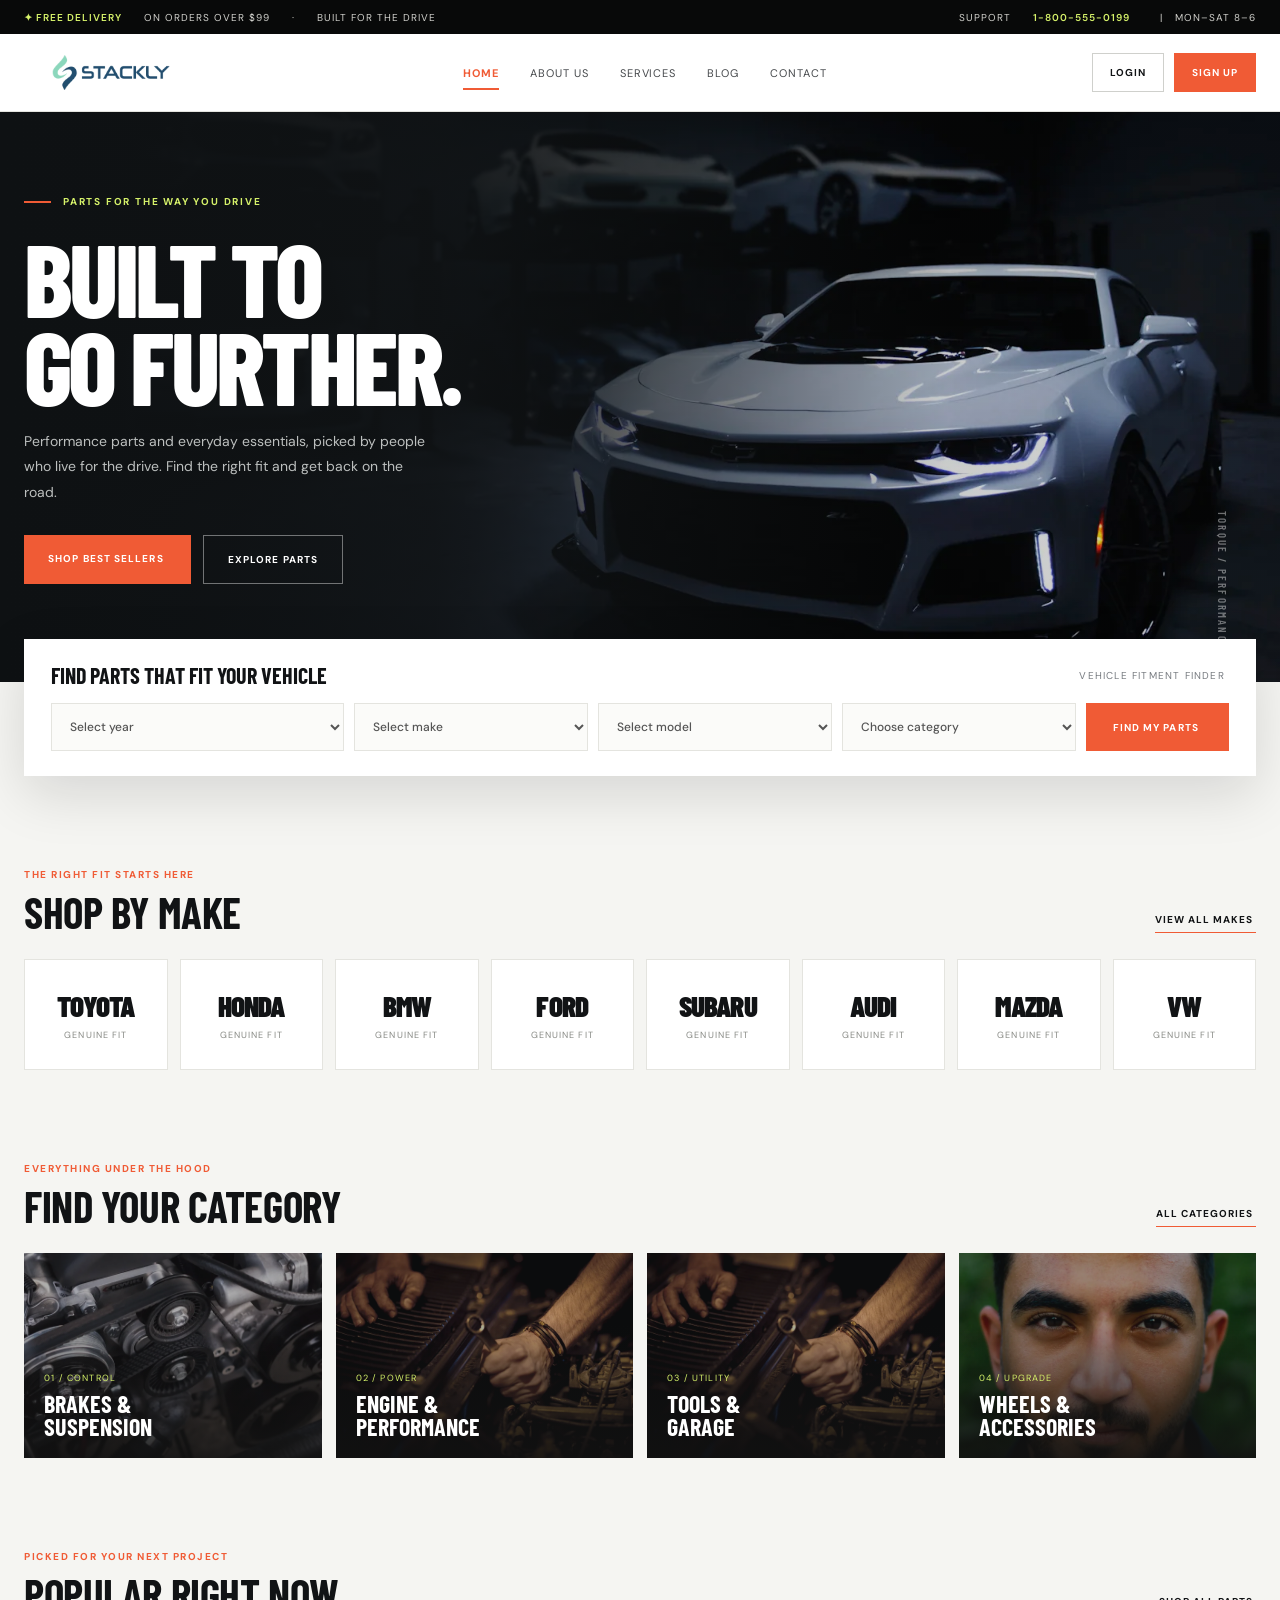
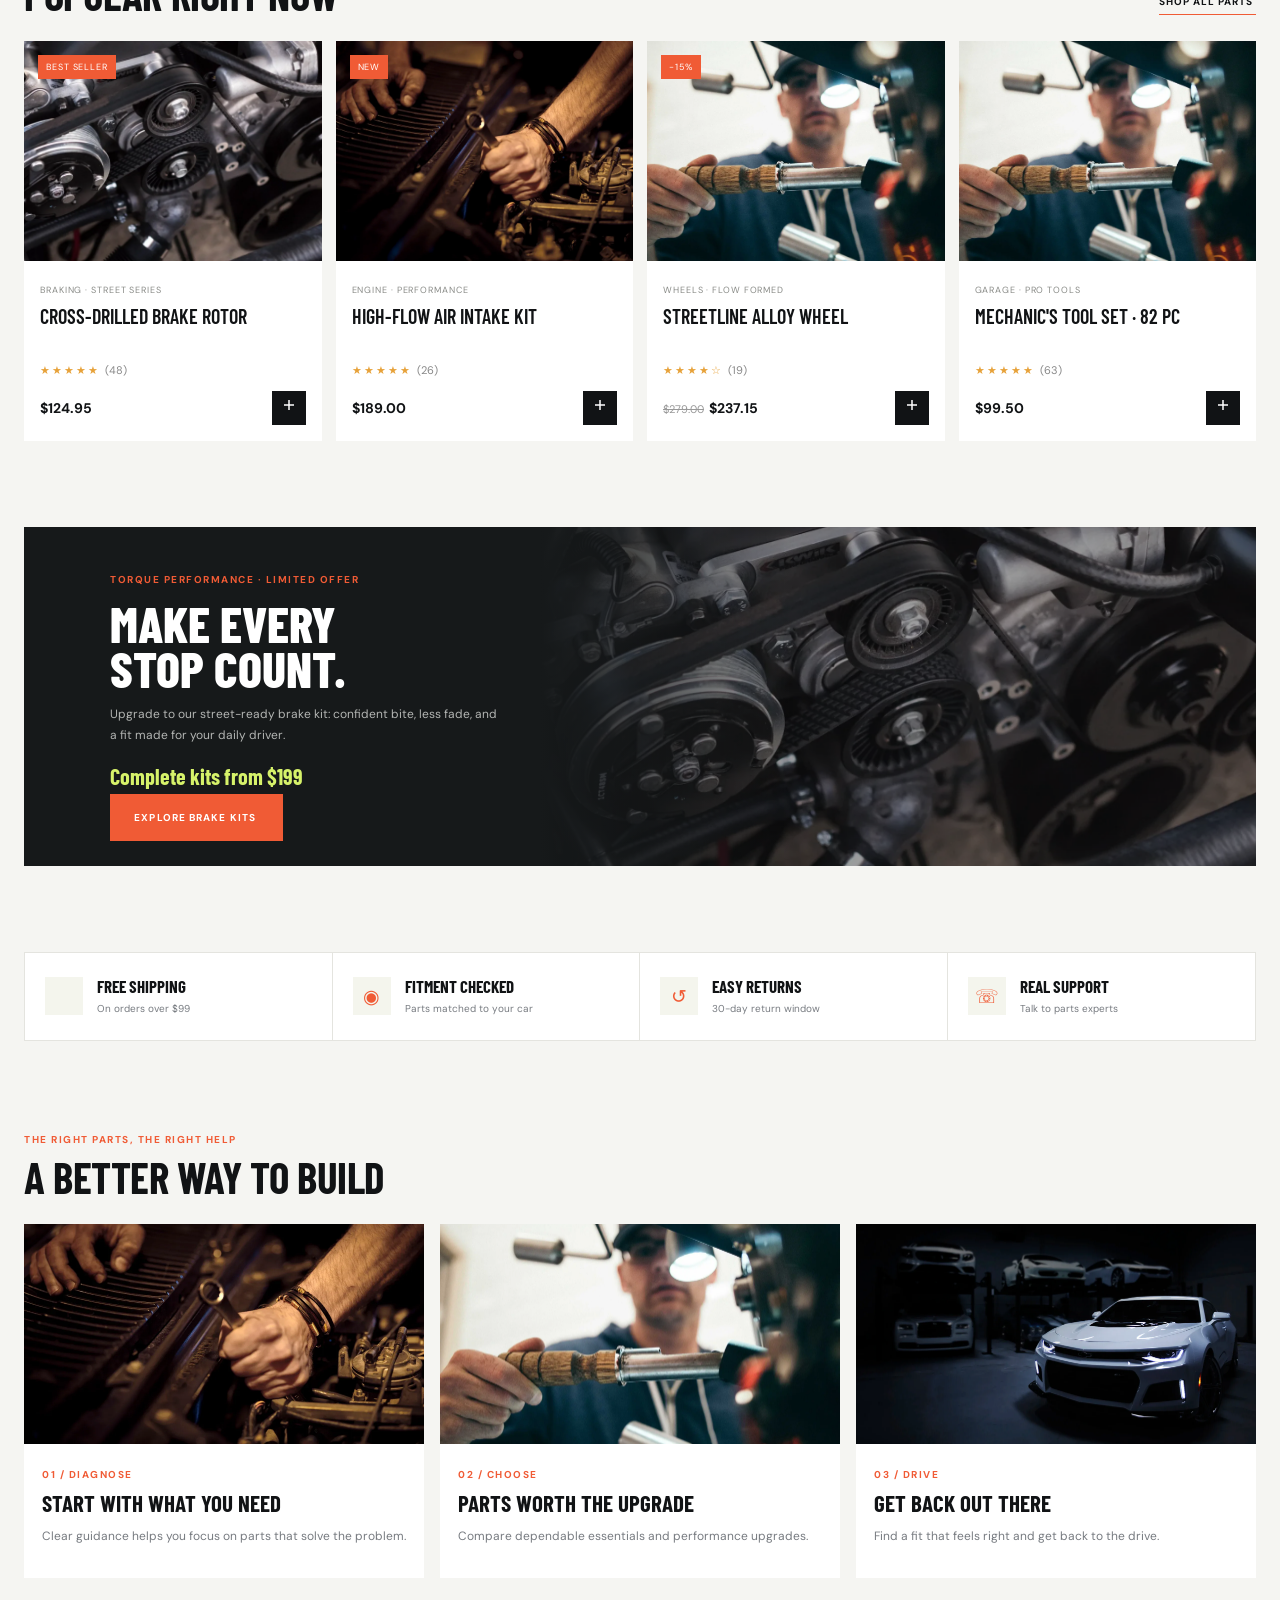
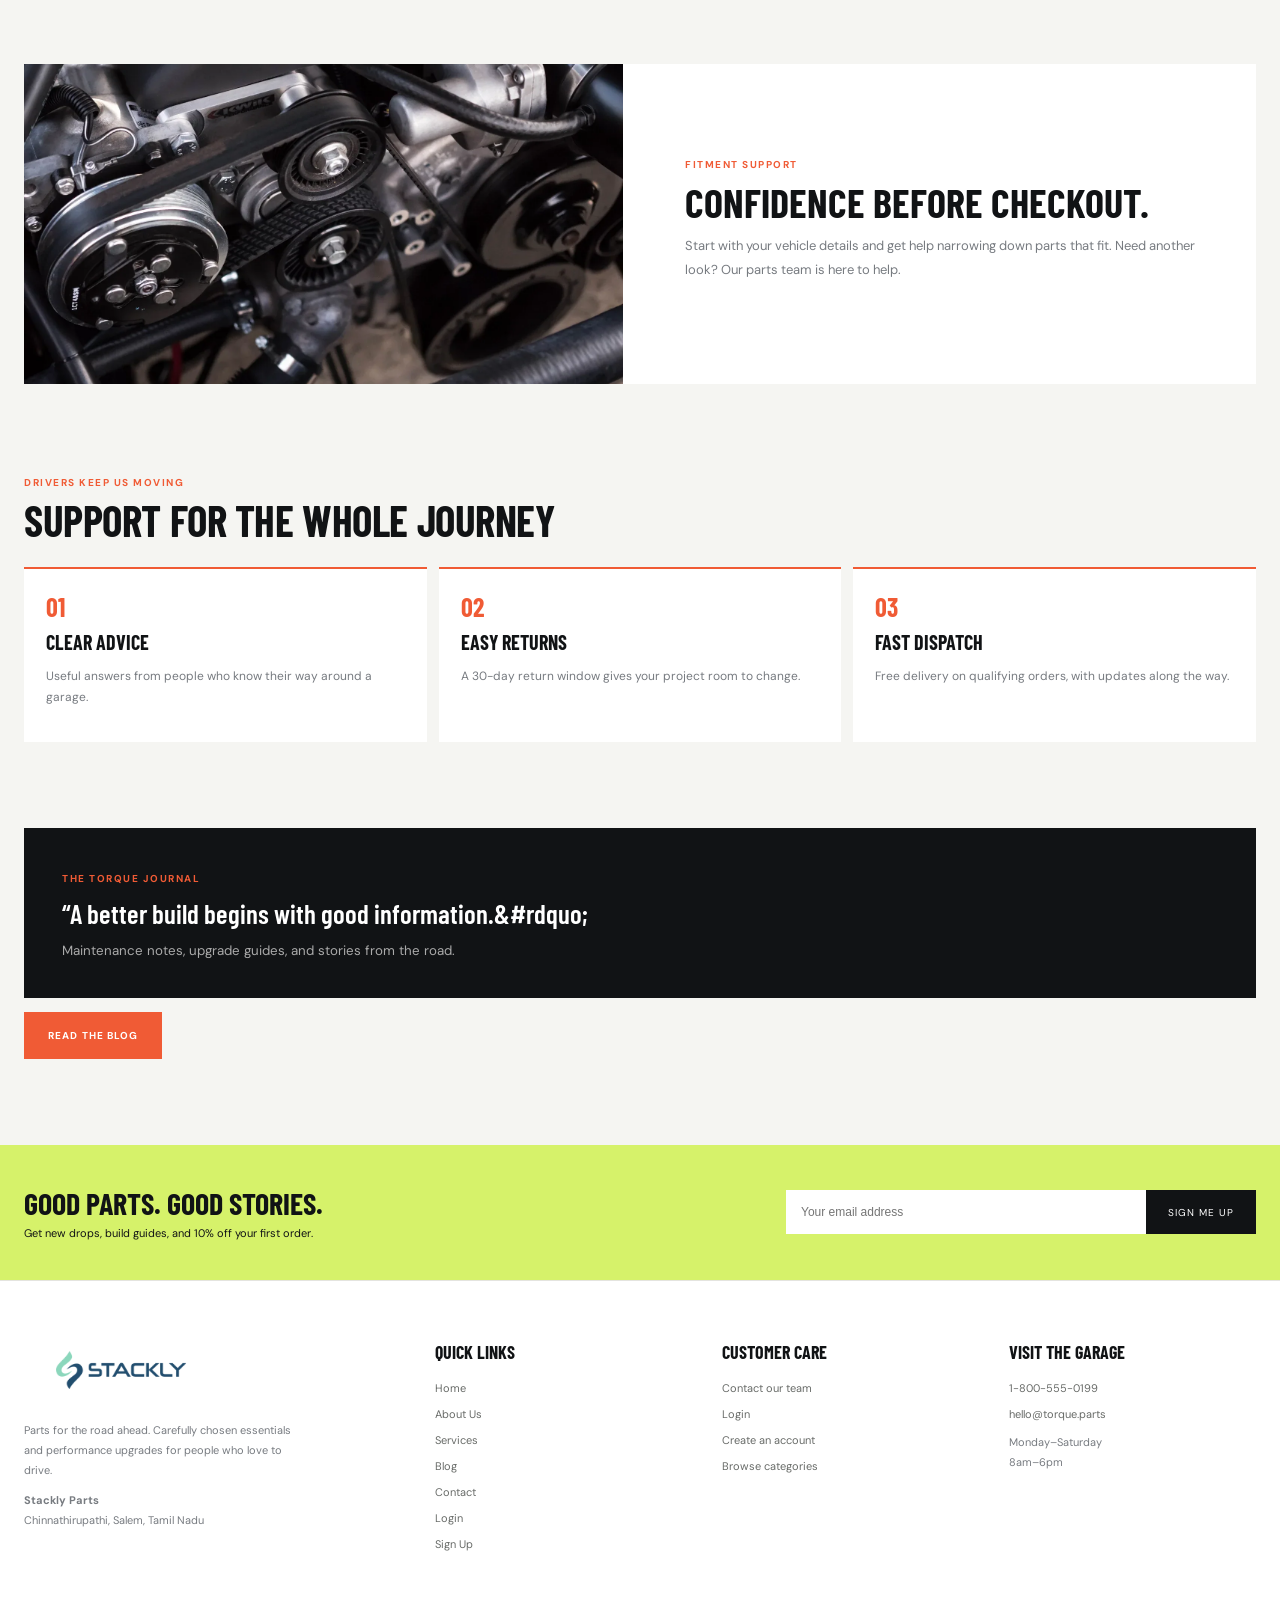
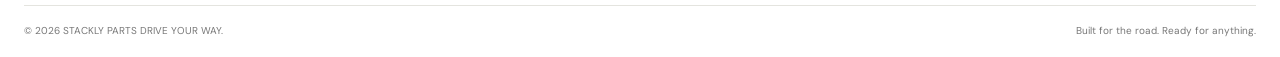
==== commit ff0644a6: "update" ====
--- a/index.html
+++ b/index.html
@@ -11,7 +11,7 @@
 <body>
 <div class="topline"><span><b>✦ Free delivery</b> on orders over $99 <span>·</span> Built for the drive</span><span>Support <b>1-800-555-0199</b> &nbsp; | &nbsp; Mon–Sat 8–6</span></div>
 <header class="header"><button class="menu" type="button" aria-label="Open menu" aria-expanded="false"><span class="material-symbols-outlined menu-open-icon" aria-hidden="true">menu</span><span class="material-symbols-outlined menu-close-icon" aria-hidden="true">close</span></button><a class="logo" href="index.html" aria-label="Stackly home"><img src="assets/logo-dark.webp" alt="Stackly"></a><nav class="nav"><button class="nav-close" type="button" aria-label="Close navigation">Close <svg aria-hidden="true" viewBox="0 0 24 24"><path d="m6 6 12 12M18 6 6 18"/></svg></button><a href="index.html">Home</a><a href="about.html">About us</a><a href="services.html">Services</a><a href="blog.html">Blog</a><a href="contact.html">Contact</a><a class="mobile-auth" href="login.html">Login</a><a class="mobile-auth" href="signup.html">Sign up</a></nav><div class="head-actions"><a class="auth-link auth-login" href="login.html">Login</a><a class="auth-link auth-signup" href="signup.html">Sign up</a></div></header>
-<main id="top"><section class="hero"><div class="hero-inner"><div class="eyebrow">Parts for the way you drive</div><h1>Built to<br>go further.</h1><p>Performance parts and everyday essentials, picked by people who live for the drive. Find the right fit and get back on the road.</p><div class="hero-buttons"><a class="btn" href="404.html" style="text-decoration:none">Shop best sellers&nbsp; </a><a class="btn btn-outline" href="404.html" style="text-decoration:none">Explore parts</a></div></div><div class="hero-index"><b>01</b><i></i> MADE FOR THE LONG RUN</div></section>
+<main id="top"><section class="hero"><div class="hero-inner"><div class="eyebrow">Parts for the way you drive</div><h1>Built to<br>go further.</h1><p>Performance parts and everyday essentials, picked by people who live for the drive. Find the right fit and get back on the road.</p><div class="hero-buttons"><a class="btn" href="404.html" style="text-decoration:none">Shop best sellers&nbsp; </a><a class="btn btn-outline" href="#categories" style="text-decoration:none">Explore parts</a></div></div><div class="hero-index"><b>01</b><i></i> MADE FOR THE LONG RUN</div></section>
 <section class="fitment reveal"><div class="fit-title"><h2>Find parts that fit your vehicle</h2><span>Vehicle fitment finder&nbsp; </span></div><div class="fit-row"><select aria-label="Year"><option value="">Select year</option><option>2025</option><option>2024</option><option>2023</option><option>2022</option><option>2021</option><option>2020</option><option>2019</option><option>2018</option></select><select aria-label="Make"><option value="">Select make</option><option>Toyota</option><option>Honda</option><option>BMW</option><option>Ford</option><option>Subaru</option><option>Volkswagen</option></select><select aria-label="Model"><option value="">Select model</option><option>Camry</option><option>Civic</option><option>3 Series</option><option>Mustang</option></select><select aria-label="Part"><option value="">Choose category</option><option>Brakes</option><option>Engine</option><option>Suspension</option><option>Lighting</option></select><button class="btn find">Find my parts&nbsp; </button></div></section>
 <section class="section reveal"><div class="section-heading"><div><span class="kicker">The right fit starts here</span><h2>Shop by make</h2></div><a class="text-link" href="#shop">View all makes&nbsp; </a></div><div class="makes"><a class="make" href="#shop"><strong class="brand-mark">TOYOTA</strong><small>Genuine fit</small></a><a class="make" href="#shop"><strong class="brand-mark">HONDA</strong><small>Genuine fit</small></a><a class="make" href="#shop"><strong class="brand-mark">BMW</strong><small>Genuine fit</small></a><a class="make" href="#shop"><strong class="brand-mark">FORD</strong><small>Genuine fit</small></a><a class="make" href="#shop"><strong class="brand-mark">SUBARU</strong><small>Genuine fit</small></a><a class="make" href="#shop"><strong class="brand-mark">AUDI</strong><small>Genuine fit</small></a><a class="make" href="#shop"><strong class="brand-mark">MAZDA</strong><small>Genuine fit</small></a><a class="make" href="#shop"><strong class="brand-mark">VW</strong><small>Genuine fit</small></a></div></section>
 <section class="section reveal" id="categories"><div class="section-heading"><div><span class="kicker">Everything under the hood</span><h2>Find your category</h2></div><a class="text-link" href="#shop">All categories&nbsp; </a></div><div class="categories"><a class="category" href="#shop"><img loading="lazy" src="assets/photos/photo-1486262715619-67b85e0b08d3.webp"><div class="category-label"><small>01 / Control</small><h3>Brakes &<br>Suspension</h3></div></a><a class="category" href="#shop"><img loading="lazy" src="assets/photos/photo-1619642751034-765dfdf7c58e.webp"><div class="category-label"><small>02 / Power</small><h3>Engine &<br>Performance</h3></div></a><a class="category" href="#shop"><img loading="lazy" src="assets/photos/photo-1619642751034-765dfdf7c58e.webp"><div class="category-label"><small>03 / Utility</small><h3>Tools &<br>Garage</h3></div></a><a class="category" href="#shop"><img loading="lazy" src="assets/photos/photo-1599256621730-535171e28e50.webp"><div class="category-label"><small>04 / Upgrade</small><h3>Wheels &<br>Accessories</h3></div></a></div></section>
@@ -23,12 +23,12 @@
 </div></section>
 <section class="section reveal" style="margin-top:0"><div class="promo"><div class="promo-copy"><span class="kicker">Torque performance · Limited offer</span><h2>Make every<br>stop count.</h2><p>Upgrade to our street-ready brake kit: confident bite, less fade, and a fit made for your daily driver.</p><div class="price-big">Complete kits from $199</div><a class="btn" href="#shop" style="text-decoration:none">Explore brake kits&nbsp; </a></div></div></section>
 <section class="section reveal" id="about" style="margin-top:0"><div class="benefits"><div class="benefit"><span class="benefit-icon"></span><div><strong>Free shipping</strong><small>On orders over $99</small></div></div><div class="benefit"><span class="benefit-icon">◉</span><div><strong>Fitment checked</strong><small>Parts matched to your car</small></div></div><div class="benefit"><span class="benefit-icon">↺</span><div><strong>Easy returns</strong><small>30-day return window</small></div></div><div class="benefit"><span class="benefit-icon">☏</span><div><strong>Real support</strong><small>Talk to parts experts</small></div></div></div></section>
-<section class="section reveal"><div class="section-heading"><div><span class="kicker">The right parts, the right help</span><h2>A better way to build</h2></div></div><div class="image-grid"><article class="visual-card"><img loading="lazy" src="assets/photos/photo-1619642751034-765dfdf7c58e.webp" alt="Technician inspecting a car"><div class="visual-copy"><span class="kicker">01 / Diagnose</span><h3>Start with what you need</h3><p>Clear guidance helps you focus on parts that solve the problem.</p></div></article><article class="visual-card"><img loading="lazy" src="assets/photos/photo-1558618666-fcd25c85cd64.webp" alt="Automotive tools in a garage"><div class="visual-copy"><span class="kicker">02 / Choose</span><h3>Parts worth the upgrade</h3><p>Compare dependable essentials and performance upgrades.</p></div></article><article class="visual-card"><img loading="lazy" src="assets/photos/photo-1492144534655-ae79c964c9d7.webp" alt="Performance car ready for the road"><div class="visual-copy"><span class="kicker">03 / Drive</span><h3>Get back out there</h3><p>Find a fit that feels right and get back to the drive.</p></div></article></div></section><section class="section reveal"><div class="split-panel"><img loading="lazy" src="assets/photos/photo-1486262715619-67b85e0b08d3.webp" alt="Technician working in a garage"><div class="split-copy"><span class="kicker">Fitment support</span><h2>Confidence before checkout.</h2><p>Start with your vehicle details and get help narrowing down parts that fit. Need another look? Our parts team is here to help.</p></div></div></section><section class="section reveal"><div class="section-heading"><div><span class="kicker">Drivers keep us moving</span><h2>Support for the whole journey</h2></div></div><div class="number-list"><div class="number-item"><b>01</b><h3>Clear advice</h3><p>Useful answers from people who know their way around a garage.</p></div><div class="number-item"><b>02</b><h3>Easy returns</h3><p>A 30-day return window gives your project room to change.</p></div><div class="number-item"><b>03</b><h3>Fast dispatch</h3><p>Free delivery on qualifying orders, with updates along the way.</p></div></div></section><section class="section reveal"><div class="quote-panel"><span class="kicker">The Torque journal</span><blockquote>&ldquo;A better build begins with good information.&#rdquo;</blockquote><small>Maintenance notes, upgrade guides, and stories from the road.</small></div><a class="btn" href="blog.html" style="display:inline-block;text-decoration:none;margin-top:14px">Read the blog </a></section><section class="newsletter"><div><h2>Good parts. Good stories.</h2><p>Get new drops, build guides, and 10% off your first order.</p></div><form class="newsform" novalidate><input type="email" name="email" placeholder="Your email address" required aria-label="Email address"><button type="submit">Sign me up&nbsp; </button></form></section></main>
-<footer id="footer"><div class="footgrid"><div><a class="logo" href="index.html" aria-label="Stackly home"><img src="assets/logo-dark.webp" alt="Stackly"></a><p>Parts for the road ahead. Carefully chosen essentials and performance upgrades for people who love to drive.</p><p><strong>Stackly Parts</strong><br>Online parts store · Contact our team for location details.</p></div><div><h4>Quick links</h4><a href="index.html">Home</a><a href="about.html">About Us</a><a href="services.html">Services</a><a href="blog.html">Blog</a><a href="contact.html">Contact</a><a href="login.html">Login</a><a href="signup.html">Sign Up</a></div><div><h4>Customer care</h4><a href="404.html">Contact our team</a><a href="404.html">Login</a><a href="404.html">Create an account</a><a href="404.html">Browse categories</a></div><div><h4>Visit the garage</h4><a href="404.html">1-800-555-0199</a><a href="404.html">hello@torque.parts</a><p>Monday–Saturday<br>8am–6pm</p></div></div><div class="copyright"><span>© 2026 STACKLY PARTS DRIVE YOUR WAY.</span><span>Built for the road. Ready for anything.</span></div></footer><dialog class="quick-dialog" id="quickDialog"><button class="quick-close" type="button" aria-label="Close quick view"><span class="material-symbols-outlined" aria-hidden="true">close</span></button><div class="quick-dialog-card"><img alt=""><div class="quick-dialog-copy"><span class="kicker"></span><h2></h2><p style="color:var(--muted);font-size:13px;line-height:1.8">Product details and fitment information are available from our team.</p><a class="btn" href="contact.html" style="display:inline-block;text-decoration:none">Ask about this part </a></div></div></dialog><div class="toast" role="status">Added to your cart</div>
+<section class="section reveal"><div class="section-heading"><div><span class="kicker">The right parts, the right help</span><h2>A better way to build</h2></div></div><div class="image-grid"><article class="visual-card"><img loading="lazy" src="assets/photos/photo-1619642751034-765dfdf7c58e.webp" alt="Technician inspecting a car"><div class="visual-copy"><span class="kicker">01 / Diagnose</span><h3>Start with what you need</h3><p>Clear guidance helps you focus on parts that solve the problem.</p></div></article><article class="visual-card"><img loading="lazy" src="assets/photos/photo-1558618666-fcd25c85cd64.webp" alt="Automotive tools in a garage"><div class="visual-copy"><span class="kicker">02 / Choose</span><h3>Parts worth the upgrade</h3><p>Compare dependable essentials and performance upgrades.</p></div></article><article class="visual-card"><img loading="lazy" src="assets/photos/photo-1492144534655-ae79c964c9d7.webp" alt="Performance car ready for the road"><div class="visual-copy"><span class="kicker">03 / Drive</span><h3>Get back out there</h3><p>Find a fit that feels right and get back to the drive.</p></div></article></div></section><section class="section reveal"><div class="split-panel"><img loading="lazy" src="assets/photos/photo-1486262715619-67b85e0b08d3.webp" alt="Technician working in a garage"><div class="split-copy"><span class="kicker">Fitment support</span><h2>Confidence before checkout.</h2><p>Start with your vehicle details and get help narrowing down parts that fit. Need another look? Our parts team is here to help.</p></div></div></section><section class="section reveal"><div class="section-heading"><div><span class="kicker">Drivers keep us moving</span><h2>Support for the whole journey</h2></div></div><div class="number-list"><div class="number-item"><b>01</b><h3>Clear advice</h3><p>Useful answers from people who know their way around a garage.</p></div><div class="number-item"><b>02</b><h3>Easy returns</h3><p>A 30-day return window gives your project room to change.</p></div><div class="number-item"><b>03</b><h3>Fast dispatch</h3><p>Free delivery on qualifying orders, with updates along the way.</p></div></div></section><section class="section reveal"><div class="quote-panel"><span class="kicker">The Torque journal</span><blockquote>&ldquo;A better build begins with good information.&#rdquo;</blockquote><small>Maintenance notes, upgrade guides, and stories from the road.</small></div><a class="btn" href="blog.html" style="display:inline-block;text-decoration:none;margin-top:14px">Read the blog </a></section><section class="newsletter"><div><h2>Good parts. Good stories.</h2><p>Get new drops, build guides, and 10% off your first order.</p></div><form class="newsform" novalidate><input type="email" name="email" placeholder="Your email address" required aria-label="Email address"><button type="button">Sign me up</button></form></section></main>
+<footer id="footer"><div class="footgrid"><div><a class="logo" href="index.html" aria-label="Stackly home"><img src="assets/logo-dark.webp" alt="Stackly"></a><p>Parts for the road ahead. Carefully chosen essentials and performance upgrades for people who love to drive.</p><p><strong>Stackly Parts</strong><br>Chinnathirupathi, Salem, Tamil Nadu</p></div><div><h4>Quick links</h4><a href="index.html">Home</a><a href="about.html">About Us</a><a href="services.html">Services</a><a href="blog.html">Blog</a><a href="contact.html">Contact</a><a href="login.html">Login</a><a href="signup.html">Sign Up</a></div><div><h4>Customer care</h4><a href="contact.html">Contact our team</a><a href="login.html">Login</a><a href="signup.html">Create an account</a><a href="index.html#categories">Browse categories</a></div><div><h4>Visit the garage</h4><a href="tel:+18005550199">1-800-555-0199</a><a href="mailto:hello@torque.parts">hello@torque.parts</a><p>Monday–Saturday<br>8am–6pm</p></div></div><div class="copyright"><span>© 2026 STACKLY PARTS DRIVE YOUR WAY.</span><span>Built for the road. Ready for anything.</span></div></footer><dialog class="quick-dialog" id="quickDialog"><button class="quick-close" type="button" aria-label="Close quick view"><span class="material-symbols-outlined" aria-hidden="true">close</span></button><div class="quick-dialog-card"><img alt=""><div class="quick-dialog-copy"><span class="kicker"></span><h2></h2><p style="color:var(--muted);font-size:13px;line-height:1.8">Product details and fitment information are available from our team.</p><a class="btn" href="contact.html" style="display:inline-block;text-decoration:none">Ask about this part </a></div></div></dialog><div class="toast" role="status">Added to your cart</div>
 <script>
 const menu=document.querySelector('.menu'),nav=document.querySelector('.nav'),header=document.querySelector('.header'),closeMenuButton=nav.querySelector('.nav-close');function setMenuOpen(open){nav.classList.toggle('open',open);header.classList.toggle('menu-active',open);document.body.classList.toggle('menu-open',open);menu.setAttribute('aria-expanded',String(open))}menu.setAttribute('aria-controls','site-navigation');nav.id='site-navigation';menu.setAttribute('aria-expanded','false');menu.addEventListener('click',()=>setMenuOpen(!nav.classList.contains('open')));closeMenuButton.addEventListener('click',()=>setMenuOpen(false));nav.addEventListener('click',e=>{if(e.target===nav)setMenuOpen(false)});document.addEventListener('keydown',e=>{if(e.key==='Escape')setMenuOpen(false)});const currentPage=location.pathname.split('/').pop()||'index.html';nav.querySelectorAll('a').forEach(a=>{const isCurrent=a.getAttribute('href')===currentPage||(currentPage===''&&a.getAttribute('href')==='index.html');if(isCurrent){a.classList.add('active');a.setAttribute('aria-current','page')}a.addEventListener('click',()=>{nav.querySelectorAll('a').forEach(link=>{link.classList.remove('active');link.removeAttribute('aria-current')});a.classList.add('active');a.setAttribute('aria-current','page');setMenuOpen(false)})});
-let cart=0;const count=document.querySelector('.cartcount'),toast=document.querySelector('.toast');document.querySelectorAll('.add').forEach(b=>b.addEventListener('click',()=>{location.href='404.html'}));
+let cart=0;const count=document.querySelector('.cartcount'),toast=document.querySelector('.toast');document.querySelectorAll('.add').forEach(b=>b.addEventListener('click',()=>{count.textContent=++cart;toast.textContent='Added to your cart';toast.classList.add('show');setTimeout(()=>toast.classList.remove('show'),1800)}));
 document.querySelector('.find').addEventListener('click',()=>{const vals=[...document.querySelectorAll('.fit-row select')].map(s=>s.value);if(vals.some(v=>!v)){toast.textContent='Choose your vehicle to find matching parts';}else{toast.textContent='Showing parts that fit your vehicle';}toast.classList.add('show');setTimeout(()=>toast.classList.remove('show'),2200)});
-document.querySelector('.newsform').addEventListener('submit',e=>{e.preventDefault();const form=e.currentTarget,emailField=form.querySelector('input[type=email]'),email=emailField.value.trim();if(!emailField.checkValidity()){emailField.reportValidity();return}try{const subscribers=JSON.parse(localStorage.getItem('stacklyNewsletterEmails')||'[]');if(!subscribers.includes(email))subscribers.push(email);localStorage.setItem('stacklyNewsletterEmails',JSON.stringify(subscribers))}catch{}toast.textContent='Thanks — you’re signed up for Stackly updates';toast.classList.add('show');form.reset();setTimeout(()=>toast.classList.remove('show'),2500)});
+document.querySelector('.newsform').addEventListener('submit',e=>{e.preventDefault();const emailField=e.currentTarget.querySelector('input[type=email]');if(!emailField.checkValidity()){emailField.reportValidity();return}location.href='404.html'});document.querySelector('.newsform button').addEventListener('click',e=>{e.preventDefault();document.querySelector('.newsform').requestSubmit()});
 const quickDialog=document.querySelector('#quickDialog');if(quickDialog){const quickClose=quickDialog.querySelector('.quick-close');quickClose.addEventListener('click',()=>quickDialog.close());document.querySelectorAll('.quick').forEach(button=>button.addEventListener('click',()=>{const product=button.closest('.product'),img=product.querySelector('.product-image img'),title=product.querySelector('h3'),cat=product.querySelector('.product-cat');quickDialog.querySelector('img').src=img.src;quickDialog.querySelector('img').alt=img.alt;quickDialog.querySelector('.kicker').textContent=cat.textContent;quickDialog.querySelector('h2').textContent=title.textContent;quickDialog.showModal()}));quickDialog.addEventListener('click',e=>{if(e.target===quickDialog)quickDialog.close()})};const observer=new IntersectionObserver(entries=>entries.forEach((entry,i)=>{if(entry.isIntersecting){entry.target.style.transitionDelay=(i%4)*80+'ms';entry.target.classList.add('in');observer.unobserve(entry.target)}}),{threshold:.12});document.querySelectorAll('.reveal').forEach(el=>observer.observe(el));
 </script><script>(()=>{const selectors="main section,main article,.metric,.panel,.module-detail,.item,.visual-card,.number-item,.benefit,.faq-list details,.form-card";const nodes=[...document.querySelectorAll(selectors)].filter(el=>!el.classList.contains("reveal"));nodes.forEach((el,i)=>{el.classList.add("scroll-reveal");el.style.transitionDelay=(i%5)*55+"ms"});if(matchMedia("(prefers-reduced-motion: reduce)").matches){nodes.forEach(el=>el.classList.add("is-visible"));return}if(!("IntersectionObserver" in window)){nodes.forEach(el=>el.classList.add("is-visible"));return}const observer=new IntersectionObserver(entries=>entries.forEach(entry=>{if(entry.isIntersecting){entry.target.classList.add("is-visible");observer.unobserve(entry.target)}}),{threshold:.08});nodes.forEach(el=>observer.observe(el))})();</script></body></html>
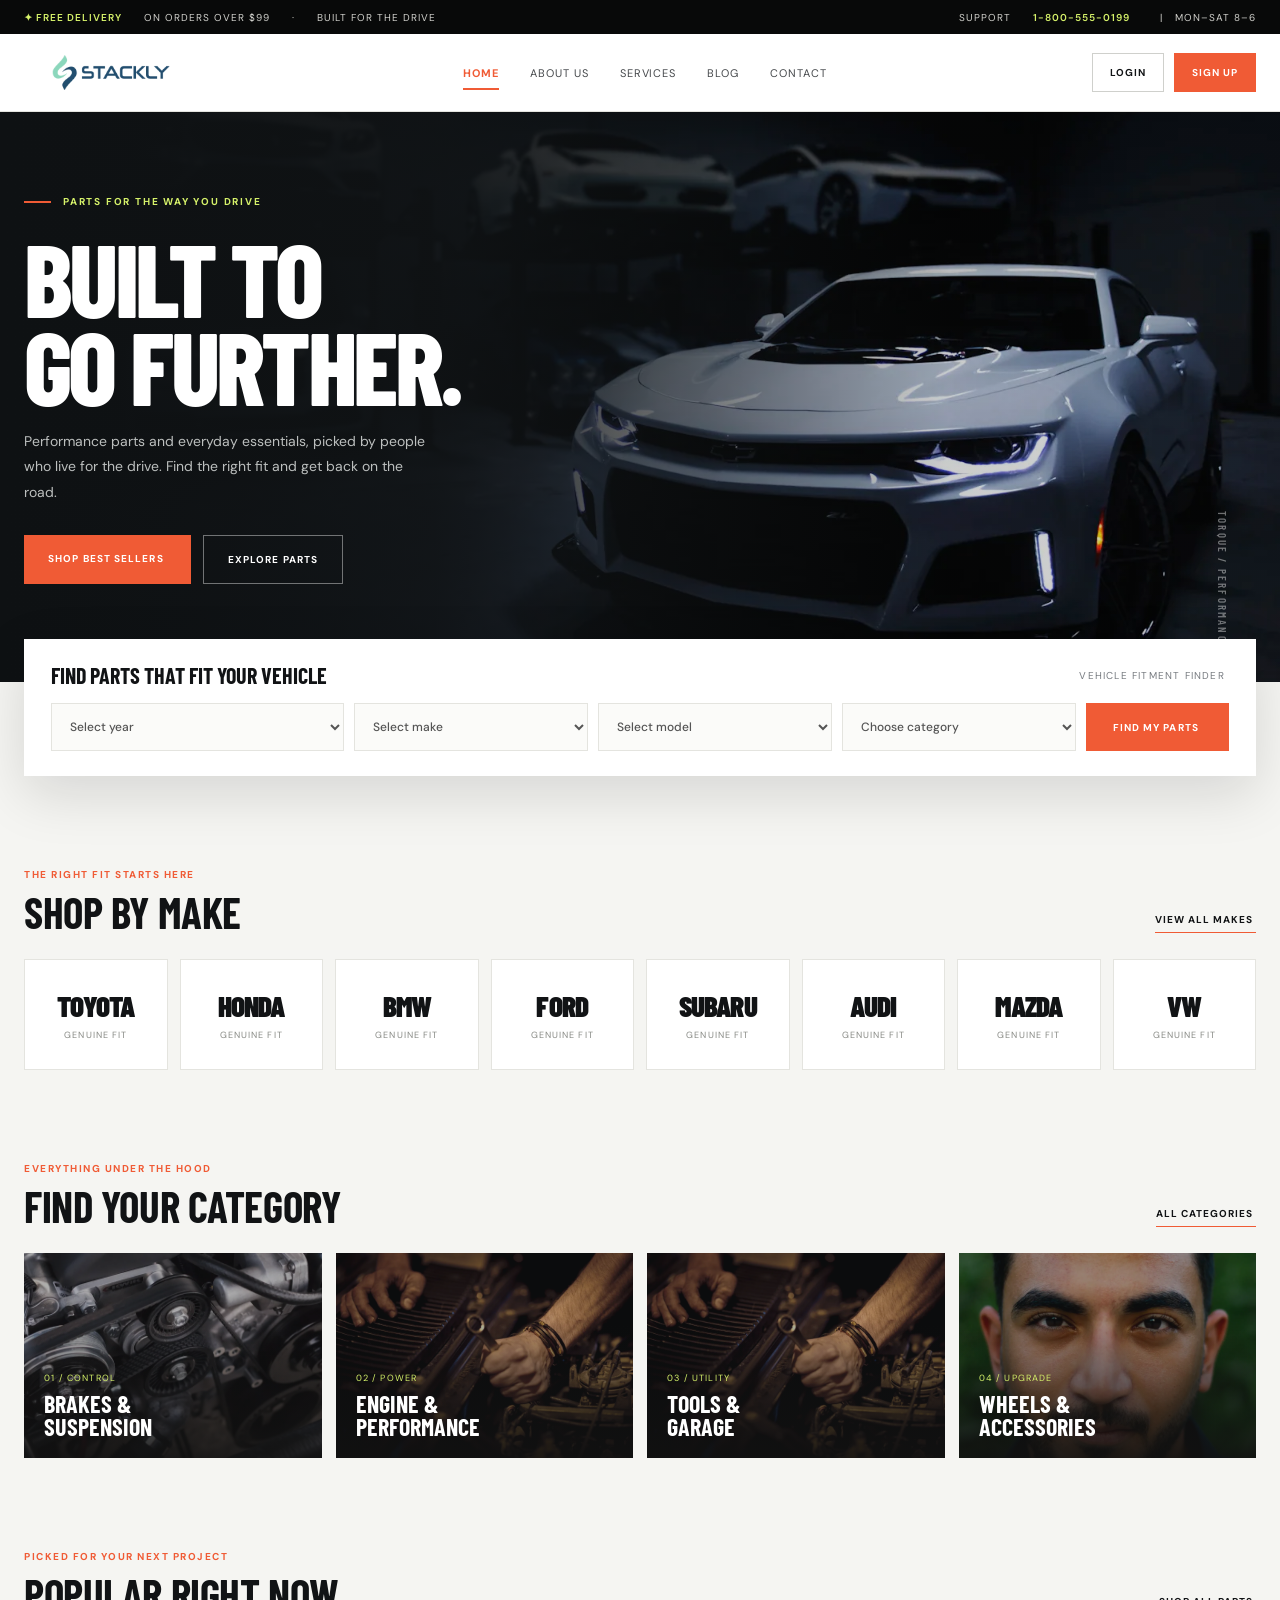
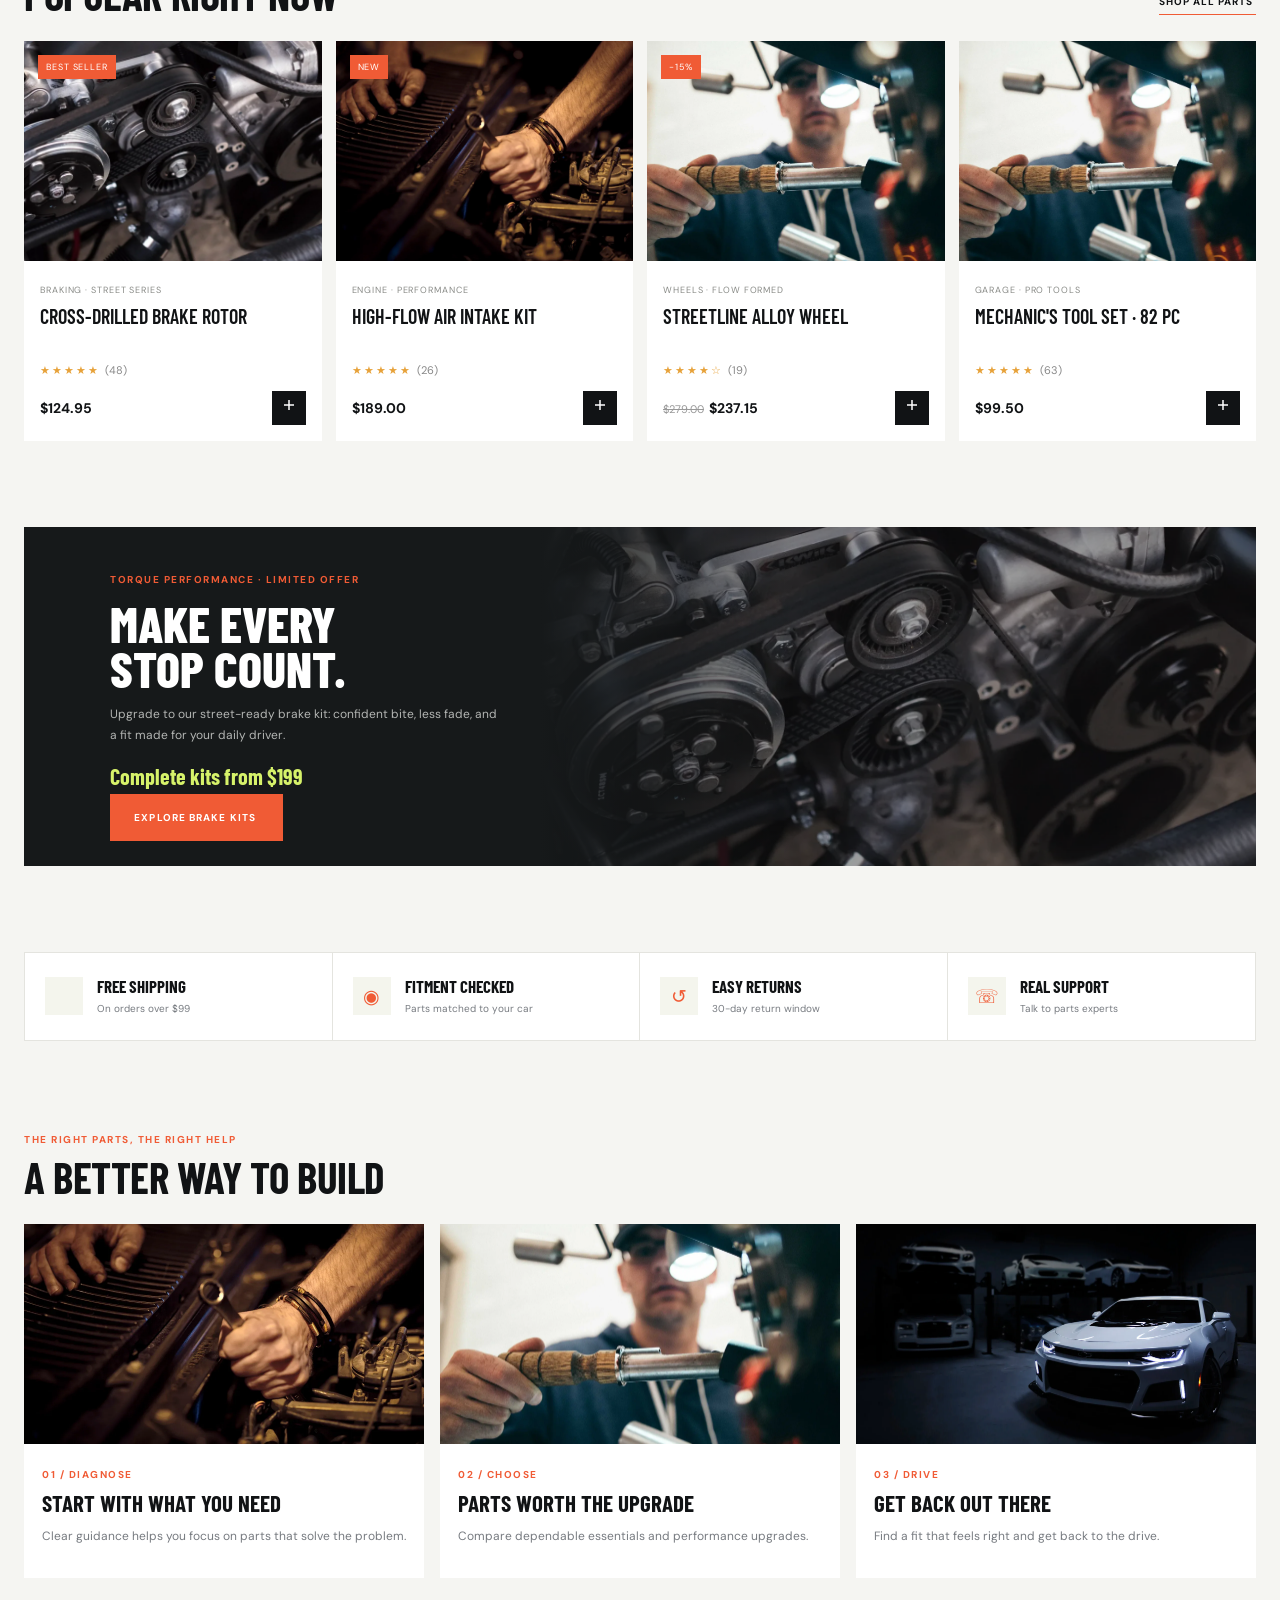
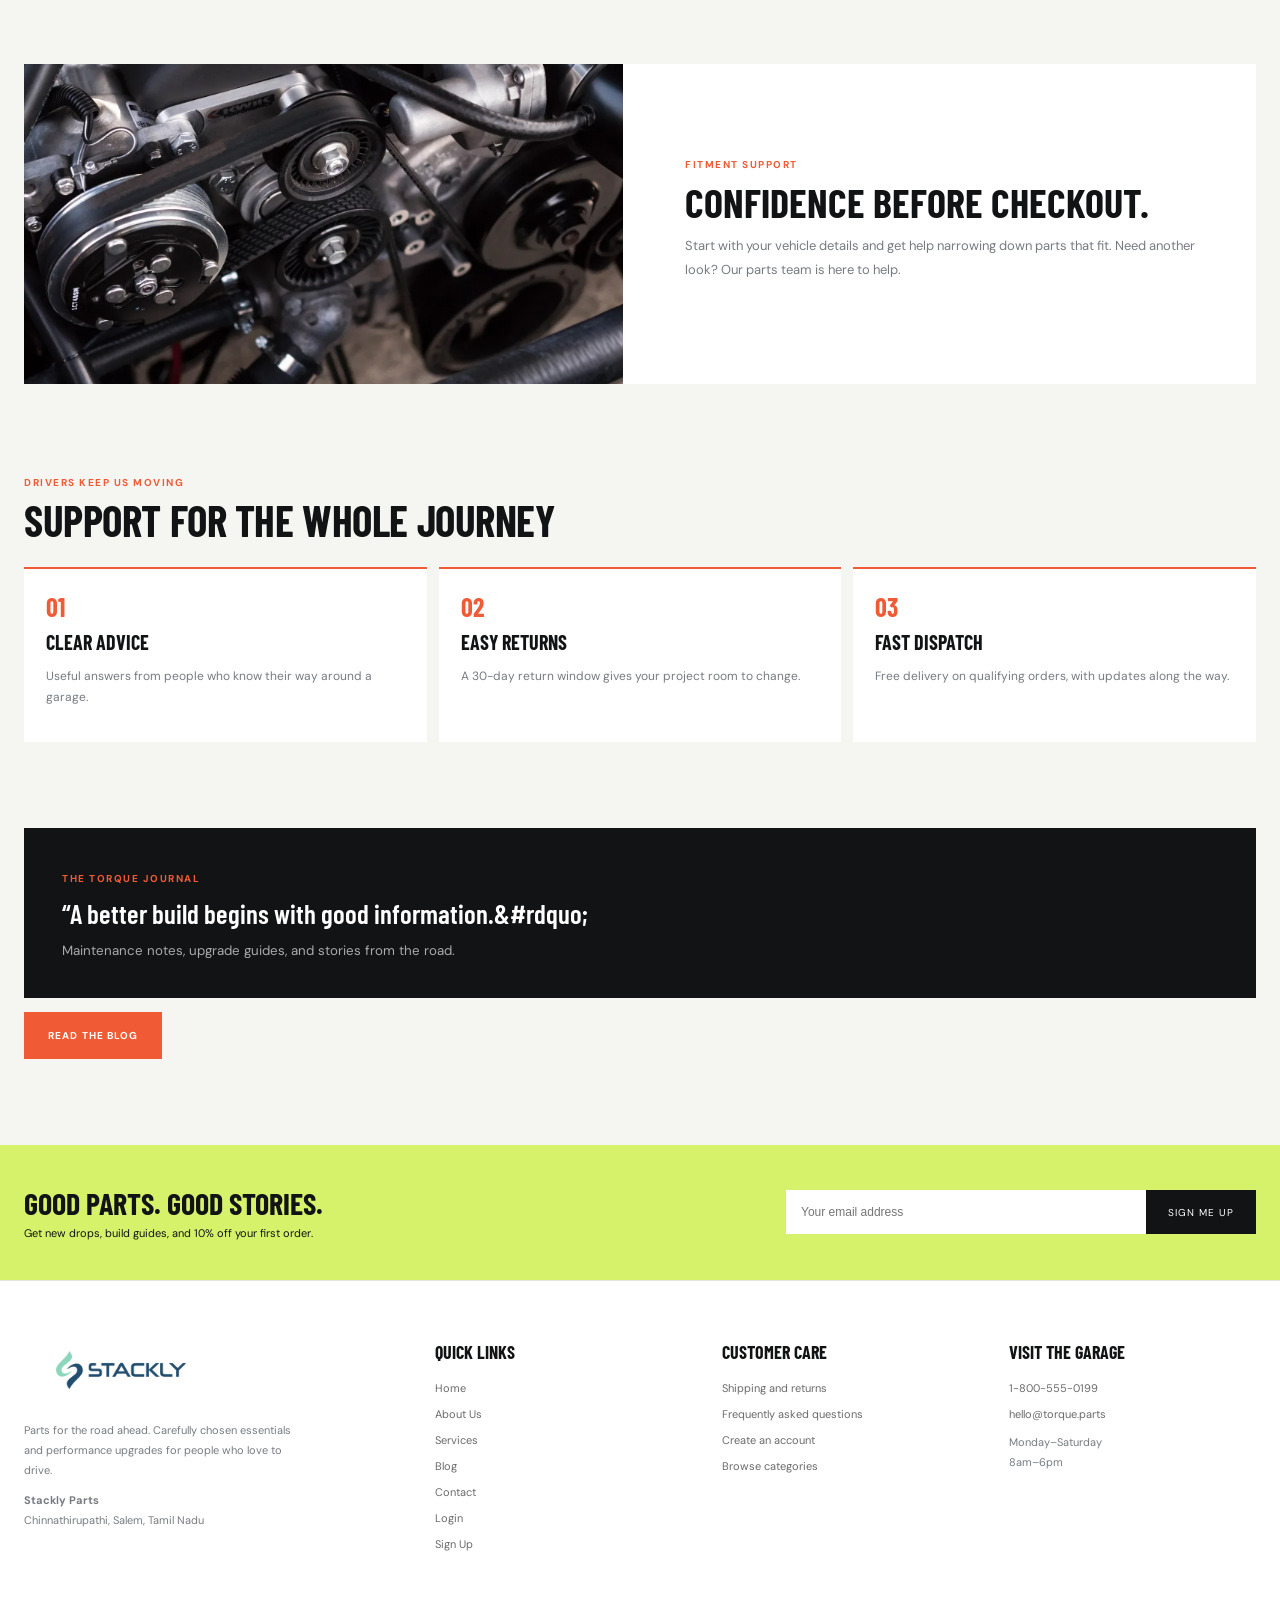
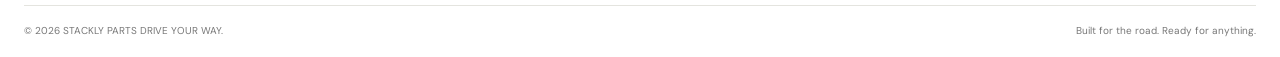
==== commit 99858cda: "update" ====
--- a/index.html
+++ b/index.html
@@ -13,9 +13,9 @@
 <header class="header"><button class="menu" type="button" aria-label="Open menu" aria-expanded="false"><span class="material-symbols-outlined menu-open-icon" aria-hidden="true">menu</span><span class="material-symbols-outlined menu-close-icon" aria-hidden="true">close</span></button><a class="logo" href="index.html" aria-label="Stackly home"><img src="assets/logo-dark.webp" alt="Stackly"></a><nav class="nav"><button class="nav-close" type="button" aria-label="Close navigation">Close <svg aria-hidden="true" viewBox="0 0 24 24"><path d="m6 6 12 12M18 6 6 18"/></svg></button><a href="index.html">Home</a><a href="about.html">About us</a><a href="services.html">Services</a><a href="blog.html">Blog</a><a href="contact.html">Contact</a><a class="mobile-auth" href="login.html">Login</a><a class="mobile-auth" href="signup.html">Sign up</a></nav><div class="head-actions"><a class="auth-link auth-login" href="login.html">Login</a><a class="auth-link auth-signup" href="signup.html">Sign up</a></div></header>
 <main id="top"><section class="hero"><div class="hero-inner"><div class="eyebrow">Parts for the way you drive</div><h1>Built to<br>go further.</h1><p>Performance parts and everyday essentials, picked by people who live for the drive. Find the right fit and get back on the road.</p><div class="hero-buttons"><a class="btn" href="404.html" style="text-decoration:none">Shop best sellers&nbsp; </a><a class="btn btn-outline" href="#categories" style="text-decoration:none">Explore parts</a></div></div><div class="hero-index"><b>01</b><i></i> MADE FOR THE LONG RUN</div></section>
 <section class="fitment reveal"><div class="fit-title"><h2>Find parts that fit your vehicle</h2><span>Vehicle fitment finder&nbsp; </span></div><div class="fit-row"><select aria-label="Year"><option value="">Select year</option><option>2025</option><option>2024</option><option>2023</option><option>2022</option><option>2021</option><option>2020</option><option>2019</option><option>2018</option></select><select aria-label="Make"><option value="">Select make</option><option>Toyota</option><option>Honda</option><option>BMW</option><option>Ford</option><option>Subaru</option><option>Volkswagen</option></select><select aria-label="Model"><option value="">Select model</option><option>Camry</option><option>Civic</option><option>3 Series</option><option>Mustang</option></select><select aria-label="Part"><option value="">Choose category</option><option>Brakes</option><option>Engine</option><option>Suspension</option><option>Lighting</option></select><button class="btn find">Find my parts&nbsp; </button></div></section>
-<section class="section reveal"><div class="section-heading"><div><span class="kicker">The right fit starts here</span><h2>Shop by make</h2></div><a class="text-link" href="#shop">View all makes&nbsp; </a></div><div class="makes"><a class="make" href="#shop"><strong class="brand-mark">TOYOTA</strong><small>Genuine fit</small></a><a class="make" href="#shop"><strong class="brand-mark">HONDA</strong><small>Genuine fit</small></a><a class="make" href="#shop"><strong class="brand-mark">BMW</strong><small>Genuine fit</small></a><a class="make" href="#shop"><strong class="brand-mark">FORD</strong><small>Genuine fit</small></a><a class="make" href="#shop"><strong class="brand-mark">SUBARU</strong><small>Genuine fit</small></a><a class="make" href="#shop"><strong class="brand-mark">AUDI</strong><small>Genuine fit</small></a><a class="make" href="#shop"><strong class="brand-mark">MAZDA</strong><small>Genuine fit</small></a><a class="make" href="#shop"><strong class="brand-mark">VW</strong><small>Genuine fit</small></a></div></section>
-<section class="section reveal" id="categories"><div class="section-heading"><div><span class="kicker">Everything under the hood</span><h2>Find your category</h2></div><a class="text-link" href="#shop">All categories&nbsp; </a></div><div class="categories"><a class="category" href="#shop"><img loading="lazy" src="assets/photos/photo-1486262715619-67b85e0b08d3.webp"><div class="category-label"><small>01 / Control</small><h3>Brakes &<br>Suspension</h3></div></a><a class="category" href="#shop"><img loading="lazy" src="assets/photos/photo-1619642751034-765dfdf7c58e.webp"><div class="category-label"><small>02 / Power</small><h3>Engine &<br>Performance</h3></div></a><a class="category" href="#shop"><img loading="lazy" src="assets/photos/photo-1619642751034-765dfdf7c58e.webp"><div class="category-label"><small>03 / Utility</small><h3>Tools &<br>Garage</h3></div></a><a class="category" href="#shop"><img loading="lazy" src="assets/photos/photo-1599256621730-535171e28e50.webp"><div class="category-label"><small>04 / Upgrade</small><h3>Wheels &<br>Accessories</h3></div></a></div></section>
-<section class="section reveal" id="shop"><div class="section-heading"><div><span class="kicker">Picked for your next project</span><h2>Popular right now</h2></div><a class="text-link" href="#shop">Shop all parts&nbsp; </a></div><div class="products">
+<section class="section reveal"><div class="section-heading"><div><span class="kicker">The right fit starts here</span><h2>Shop by make</h2></div><a class="text-link" href="404.html">View all makes&nbsp; </a></div><div class="makes"><a class="make" href="#shop"><strong class="brand-mark">TOYOTA</strong><small>Genuine fit</small></a><a class="make" href="#shop"><strong class="brand-mark">HONDA</strong><small>Genuine fit</small></a><a class="make" href="#shop"><strong class="brand-mark">BMW</strong><small>Genuine fit</small></a><a class="make" href="#shop"><strong class="brand-mark">FORD</strong><small>Genuine fit</small></a><a class="make" href="#shop"><strong class="brand-mark">SUBARU</strong><small>Genuine fit</small></a><a class="make" href="#shop"><strong class="brand-mark">AUDI</strong><small>Genuine fit</small></a><a class="make" href="#shop"><strong class="brand-mark">MAZDA</strong><small>Genuine fit</small></a><a class="make" href="#shop"><strong class="brand-mark">VW</strong><small>Genuine fit</small></a></div></section>
+<section class="section reveal" id="categories"><div class="section-heading"><div><span class="kicker">Everything under the hood</span><h2>Find your category</h2></div><a class="text-link" href="404.html">All categories&nbsp; </a></div><div class="categories"><a class="category" href="#shop"><img loading="lazy" src="assets/photos/photo-1486262715619-67b85e0b08d3.webp"><div class="category-label"><small>01 / Control</small><h3>Brakes &<br>Suspension</h3></div></a><a class="category" href="#shop"><img loading="lazy" src="assets/photos/photo-1619642751034-765dfdf7c58e.webp"><div class="category-label"><small>02 / Power</small><h3>Engine &<br>Performance</h3></div></a><a class="category" href="#shop"><img loading="lazy" src="assets/photos/photo-1619642751034-765dfdf7c58e.webp"><div class="category-label"><small>03 / Utility</small><h3>Tools &<br>Garage</h3></div></a><a class="category" href="#shop"><img loading="lazy" src="assets/photos/photo-1599256621730-535171e28e50.webp"><div class="category-label"><small>04 / Upgrade</small><h3>Wheels &<br>Accessories</h3></div></a></div></section>
+<section class="section reveal" id="shop"><div class="section-heading"><div><span class="kicker">Picked for your next project</span><h2>Popular right now</h2></div><a class="text-link" href="404.html">Shop all parts&nbsp; </a></div><div class="products">
 <article class="product"><div class="product-image"><span class="badge">Best seller</span><button type="button" class="quick" aria-label="Quick view"><span class="material-symbols-outlined" aria-hidden="true">search</span>⌕</button><img loading="lazy" src="assets/photos/photo-1486262715619-67b85e0b08d3.webp" alt="Performance brake rotor"></div><div class="product-info"><span class="product-cat">Braking · Street series</span><h3>Cross-drilled brake rotor</h3><span class="rating">★★★★★ <span style="color:#888;letter-spacing:0">(48)</span></span><div class="price-row"><span class="price">$124.95</span><button type="button" class="add" aria-label="Add brake rotor to cart"><span class="material-symbols-outlined" aria-hidden="true">add</span></button></div></div></article>
 <article class="product"><div class="product-image"><span class="badge">New</span><button type="button" class="quick" aria-label="Quick view"><span class="material-symbols-outlined" aria-hidden="true">search</span>⌕</button><img loading="lazy" src="assets/photos/photo-1619642751034-765dfdf7c58e.webp" alt="Engine air filter"></div><div class="product-info"><span class="product-cat">Engine · Performance</span><h3>High-flow air intake kit</h3><span class="rating">★★★★★ <span style="color:#888;letter-spacing:0">(26)</span></span><div class="price-row"><span class="price">$189.00</span><button type="button" class="add" aria-label="Add intake kit to cart"><span class="material-symbols-outlined" aria-hidden="true">add</span></button></div></div></article>
 <article class="product"><div class="product-image"><span class="badge">−15%</span><button type="button" class="quick" aria-label="Quick view"><span class="material-symbols-outlined" aria-hidden="true">search</span>⌕</button><img loading="lazy" src="assets/photos/photo-1558618666-fcd25c85cd64.webp" alt="Automotive wheel"></div><div class="product-info"><span class="product-cat">Wheels · Flow formed</span><h3>Streetline alloy wheel</h3><span class="rating">★★★★☆ <span style="color:#888;letter-spacing:0">(19)</span></span><div class="price-row"><span class="price"><del>$279.00</del>$237.15</span><button type="button" class="add" aria-label="Add alloy wheel to cart"><span class="material-symbols-outlined" aria-hidden="true">add</span></button></div></div></article>
@@ -24,11 +24,11 @@
 <section class="section reveal" style="margin-top:0"><div class="promo"><div class="promo-copy"><span class="kicker">Torque performance · Limited offer</span><h2>Make every<br>stop count.</h2><p>Upgrade to our street-ready brake kit: confident bite, less fade, and a fit made for your daily driver.</p><div class="price-big">Complete kits from $199</div><a class="btn" href="#shop" style="text-decoration:none">Explore brake kits&nbsp; </a></div></div></section>
 <section class="section reveal" id="about" style="margin-top:0"><div class="benefits"><div class="benefit"><span class="benefit-icon"></span><div><strong>Free shipping</strong><small>On orders over $99</small></div></div><div class="benefit"><span class="benefit-icon">◉</span><div><strong>Fitment checked</strong><small>Parts matched to your car</small></div></div><div class="benefit"><span class="benefit-icon">↺</span><div><strong>Easy returns</strong><small>30-day return window</small></div></div><div class="benefit"><span class="benefit-icon">☏</span><div><strong>Real support</strong><small>Talk to parts experts</small></div></div></div></section>
 <section class="section reveal"><div class="section-heading"><div><span class="kicker">The right parts, the right help</span><h2>A better way to build</h2></div></div><div class="image-grid"><article class="visual-card"><img loading="lazy" src="assets/photos/photo-1619642751034-765dfdf7c58e.webp" alt="Technician inspecting a car"><div class="visual-copy"><span class="kicker">01 / Diagnose</span><h3>Start with what you need</h3><p>Clear guidance helps you focus on parts that solve the problem.</p></div></article><article class="visual-card"><img loading="lazy" src="assets/photos/photo-1558618666-fcd25c85cd64.webp" alt="Automotive tools in a garage"><div class="visual-copy"><span class="kicker">02 / Choose</span><h3>Parts worth the upgrade</h3><p>Compare dependable essentials and performance upgrades.</p></div></article><article class="visual-card"><img loading="lazy" src="assets/photos/photo-1492144534655-ae79c964c9d7.webp" alt="Performance car ready for the road"><div class="visual-copy"><span class="kicker">03 / Drive</span><h3>Get back out there</h3><p>Find a fit that feels right and get back to the drive.</p></div></article></div></section><section class="section reveal"><div class="split-panel"><img loading="lazy" src="assets/photos/photo-1486262715619-67b85e0b08d3.webp" alt="Technician working in a garage"><div class="split-copy"><span class="kicker">Fitment support</span><h2>Confidence before checkout.</h2><p>Start with your vehicle details and get help narrowing down parts that fit. Need another look? Our parts team is here to help.</p></div></div></section><section class="section reveal"><div class="section-heading"><div><span class="kicker">Drivers keep us moving</span><h2>Support for the whole journey</h2></div></div><div class="number-list"><div class="number-item"><b>01</b><h3>Clear advice</h3><p>Useful answers from people who know their way around a garage.</p></div><div class="number-item"><b>02</b><h3>Easy returns</h3><p>A 30-day return window gives your project room to change.</p></div><div class="number-item"><b>03</b><h3>Fast dispatch</h3><p>Free delivery on qualifying orders, with updates along the way.</p></div></div></section><section class="section reveal"><div class="quote-panel"><span class="kicker">The Torque journal</span><blockquote>&ldquo;A better build begins with good information.&#rdquo;</blockquote><small>Maintenance notes, upgrade guides, and stories from the road.</small></div><a class="btn" href="blog.html" style="display:inline-block;text-decoration:none;margin-top:14px">Read the blog </a></section><section class="newsletter"><div><h2>Good parts. Good stories.</h2><p>Get new drops, build guides, and 10% off your first order.</p></div><form class="newsform" novalidate><input type="email" name="email" placeholder="Your email address" required aria-label="Email address"><button type="button">Sign me up</button></form></section></main>
-<footer id="footer"><div class="footgrid"><div><a class="logo" href="index.html" aria-label="Stackly home"><img src="assets/logo-dark.webp" alt="Stackly"></a><p>Parts for the road ahead. Carefully chosen essentials and performance upgrades for people who love to drive.</p><p><strong>Stackly Parts</strong><br>Chinnathirupathi, Salem, Tamil Nadu</p></div><div><h4>Quick links</h4><a href="index.html">Home</a><a href="about.html">About Us</a><a href="services.html">Services</a><a href="blog.html">Blog</a><a href="contact.html">Contact</a><a href="login.html">Login</a><a href="signup.html">Sign Up</a></div><div><h4>Customer care</h4><a href="contact.html">Contact our team</a><a href="login.html">Login</a><a href="signup.html">Create an account</a><a href="index.html#categories">Browse categories</a></div><div><h4>Visit the garage</h4><a href="tel:+18005550199">1-800-555-0199</a><a href="mailto:hello@torque.parts">hello@torque.parts</a><p>Monday–Saturday<br>8am–6pm</p></div></div><div class="copyright"><span>© 2026 STACKLY PARTS DRIVE YOUR WAY.</span><span>Built for the road. Ready for anything.</span></div></footer><dialog class="quick-dialog" id="quickDialog"><button class="quick-close" type="button" aria-label="Close quick view"><span class="material-symbols-outlined" aria-hidden="true">close</span></button><div class="quick-dialog-card"><img alt=""><div class="quick-dialog-copy"><span class="kicker"></span><h2></h2><p style="color:var(--muted);font-size:13px;line-height:1.8">Product details and fitment information are available from our team.</p><a class="btn" href="contact.html" style="display:inline-block;text-decoration:none">Ask about this part </a></div></div></dialog><div class="toast" role="status">Added to your cart</div>
+<footer id="footer"><div class="footgrid"><div><a class="logo" href="index.html" aria-label="Stackly home"><img src="assets/logo-dark.webp" alt="Stackly"></a><p>Parts for the road ahead. Carefully chosen essentials and performance upgrades for people who love to drive.</p><p><strong>Stackly Parts</strong><br>Chinnathirupathi, Salem, Tamil Nadu</p></div><div><h4>Quick links</h4><a href="index.html">Home</a><a href="about.html">About Us</a><a href="services.html">Services</a><a href="blog.html">Blog</a><a href="contact.html">Contact</a><a href="login.html">Login</a><a href="signup.html">Sign Up</a></div><div><h4>Customer care</h4><a href="404.html">Shipping and returns</a><a href="404.html">Frequently asked questions</a><a href="404.html">Create an account</a><a href="404.html">Browse categories</a></div><div><h4>Visit the garage</h4><a href="tel:+18005550199">1-800-555-0199</a><a href="mailto:hello@torque.parts">hello@torque.parts</a><p>Monday–Saturday<br>8am–6pm</p></div></div><div class="copyright"><span>© 2026 STACKLY PARTS DRIVE YOUR WAY.</span><span>Built for the road. Ready for anything.</span></div></footer><dialog class="quick-dialog" id="quickDialog"><button class="quick-close" type="button" aria-label="Close quick view"><span class="material-symbols-outlined" aria-hidden="true">close</span></button><div class="quick-dialog-card"><img alt=""><div class="quick-dialog-copy"><span class="kicker"></span><h2></h2><p style="color:var(--muted);font-size:13px;line-height:1.8">Product details and fitment information are available from our team.</p><a class="btn" href="contact.html" style="display:inline-block;text-decoration:none">Ask about this part </a></div></div></dialog><div class="toast" role="status">Added to your cart</div>
 <script>
 const menu=document.querySelector('.menu'),nav=document.querySelector('.nav'),header=document.querySelector('.header'),closeMenuButton=nav.querySelector('.nav-close');function setMenuOpen(open){nav.classList.toggle('open',open);header.classList.toggle('menu-active',open);document.body.classList.toggle('menu-open',open);menu.setAttribute('aria-expanded',String(open))}menu.setAttribute('aria-controls','site-navigation');nav.id='site-navigation';menu.setAttribute('aria-expanded','false');menu.addEventListener('click',()=>setMenuOpen(!nav.classList.contains('open')));closeMenuButton.addEventListener('click',()=>setMenuOpen(false));nav.addEventListener('click',e=>{if(e.target===nav)setMenuOpen(false)});document.addEventListener('keydown',e=>{if(e.key==='Escape')setMenuOpen(false)});const currentPage=location.pathname.split('/').pop()||'index.html';nav.querySelectorAll('a').forEach(a=>{const isCurrent=a.getAttribute('href')===currentPage||(currentPage===''&&a.getAttribute('href')==='index.html');if(isCurrent){a.classList.add('active');a.setAttribute('aria-current','page')}a.addEventListener('click',()=>{nav.querySelectorAll('a').forEach(link=>{link.classList.remove('active');link.removeAttribute('aria-current')});a.classList.add('active');a.setAttribute('aria-current','page');setMenuOpen(false)})});
 let cart=0;const count=document.querySelector('.cartcount'),toast=document.querySelector('.toast');document.querySelectorAll('.add').forEach(b=>b.addEventListener('click',()=>{count.textContent=++cart;toast.textContent='Added to your cart';toast.classList.add('show');setTimeout(()=>toast.classList.remove('show'),1800)}));
-document.querySelector('.find').addEventListener('click',()=>{const vals=[...document.querySelectorAll('.fit-row select')].map(s=>s.value);if(vals.some(v=>!v)){toast.textContent='Choose your vehicle to find matching parts';}else{toast.textContent='Showing parts that fit your vehicle';}toast.classList.add('show');setTimeout(()=>toast.classList.remove('show'),2200)});
+document.querySelector('.find').addEventListener('click',()=>{const vals=[...document.querySelectorAll('.fit-row select')].map(s=>s.value);if(vals.some(v=>!v)){toast.textContent='Choose your vehicle to find matching parts';toast.classList.add('show');setTimeout(()=>toast.classList.remove('show'),2200);return}location.href='404.html'});
 document.querySelector('.newsform').addEventListener('submit',e=>{e.preventDefault();const emailField=e.currentTarget.querySelector('input[type=email]');if(!emailField.checkValidity()){emailField.reportValidity();return}location.href='404.html'});document.querySelector('.newsform button').addEventListener('click',e=>{e.preventDefault();document.querySelector('.newsform').requestSubmit()});
 const quickDialog=document.querySelector('#quickDialog');if(quickDialog){const quickClose=quickDialog.querySelector('.quick-close');quickClose.addEventListener('click',()=>quickDialog.close());document.querySelectorAll('.quick').forEach(button=>button.addEventListener('click',()=>{const product=button.closest('.product'),img=product.querySelector('.product-image img'),title=product.querySelector('h3'),cat=product.querySelector('.product-cat');quickDialog.querySelector('img').src=img.src;quickDialog.querySelector('img').alt=img.alt;quickDialog.querySelector('.kicker').textContent=cat.textContent;quickDialog.querySelector('h2').textContent=title.textContent;quickDialog.showModal()}));quickDialog.addEventListener('click',e=>{if(e.target===quickDialog)quickDialog.close()})};const observer=new IntersectionObserver(entries=>entries.forEach((entry,i)=>{if(entry.isIntersecting){entry.target.style.transitionDelay=(i%4)*80+'ms';entry.target.classList.add('in');observer.unobserve(entry.target)}}),{threshold:.12});document.querySelectorAll('.reveal').forEach(el=>observer.observe(el));
 </script><script>(()=>{const selectors="main section,main article,.metric,.panel,.module-detail,.item,.visual-card,.number-item,.benefit,.faq-list details,.form-card";const nodes=[...document.querySelectorAll(selectors)].filter(el=>!el.classList.contains("reveal"));nodes.forEach((el,i)=>{el.classList.add("scroll-reveal");el.style.transitionDelay=(i%5)*55+"ms"});if(matchMedia("(prefers-reduced-motion: reduce)").matches){nodes.forEach(el=>el.classList.add("is-visible"));return}if(!("IntersectionObserver" in window)){nodes.forEach(el=>el.classList.add("is-visible"));return}const observer=new IntersectionObserver(entries=>entries.forEach(entry=>{if(entry.isIntersecting){entry.target.classList.add("is-visible");observer.unobserve(entry.target)}}),{threshold:.08});nodes.forEach(el=>observer.observe(el))})();</script></body></html>
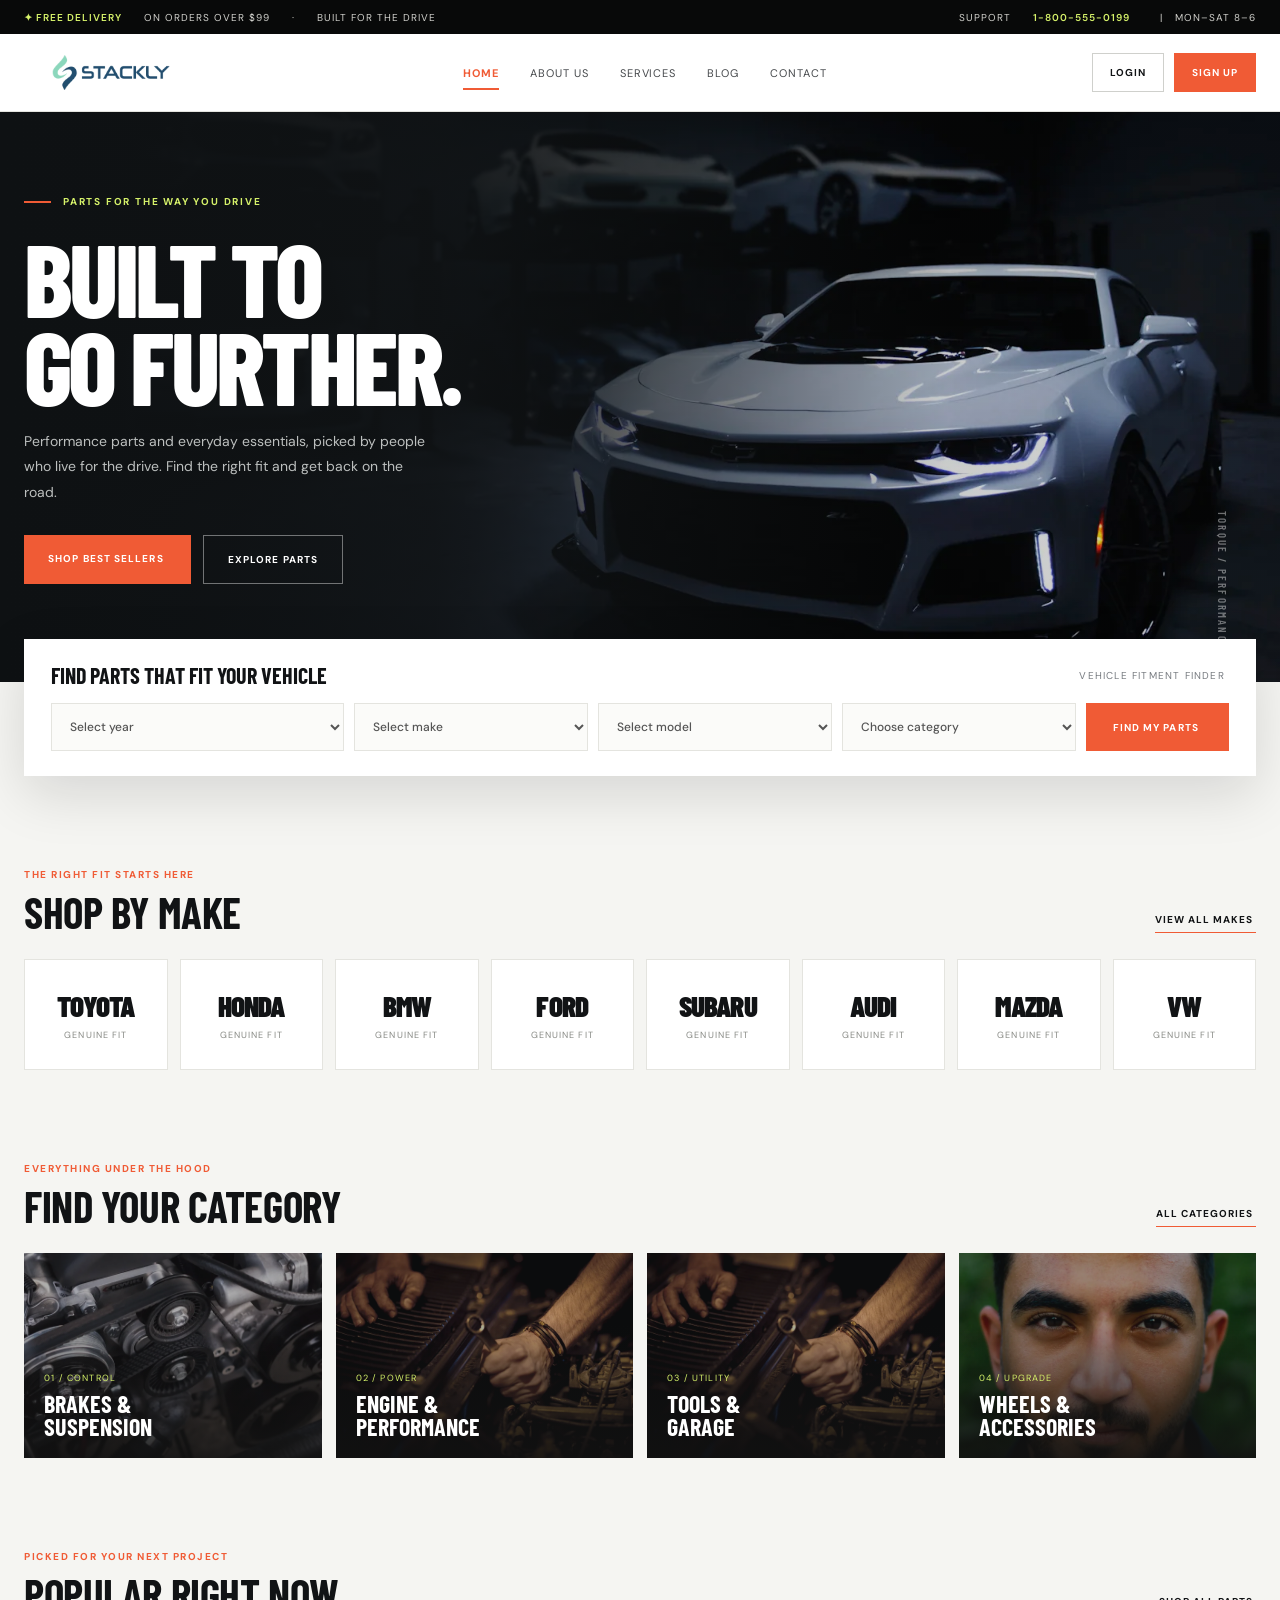
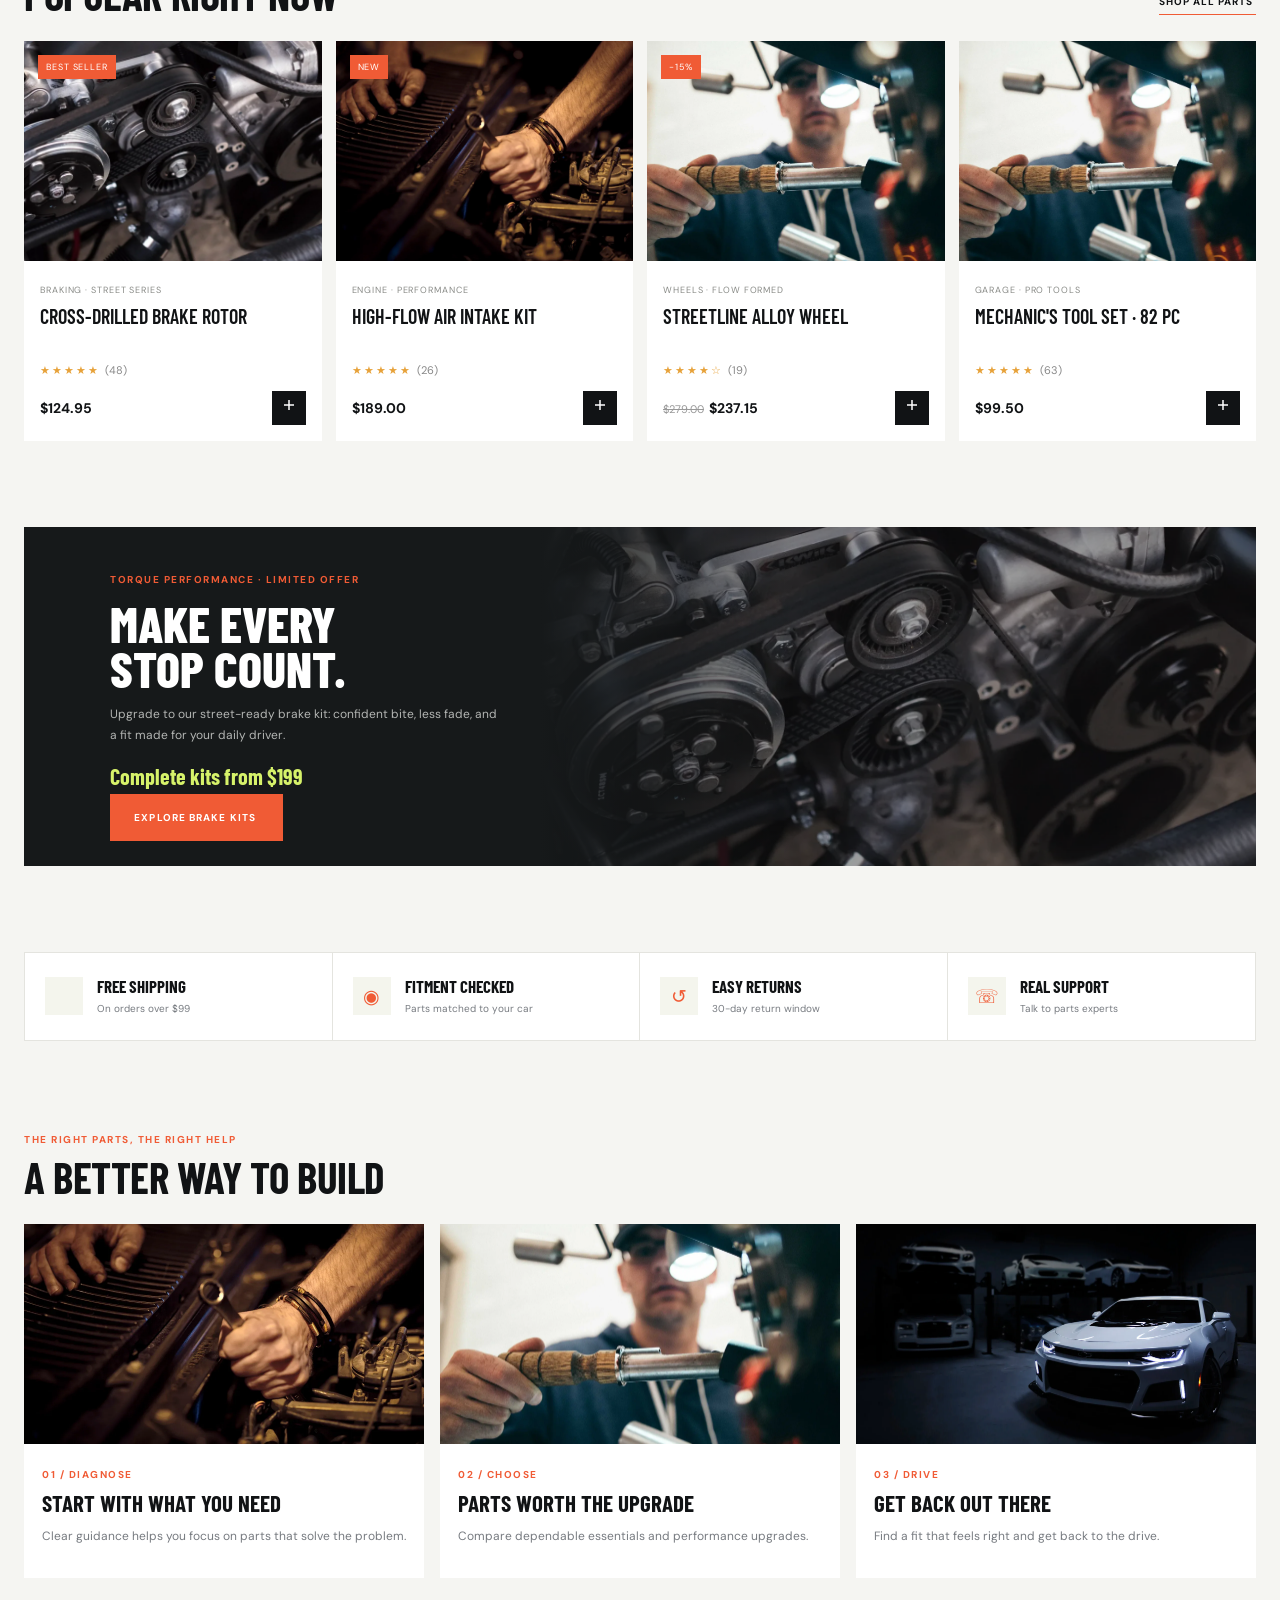
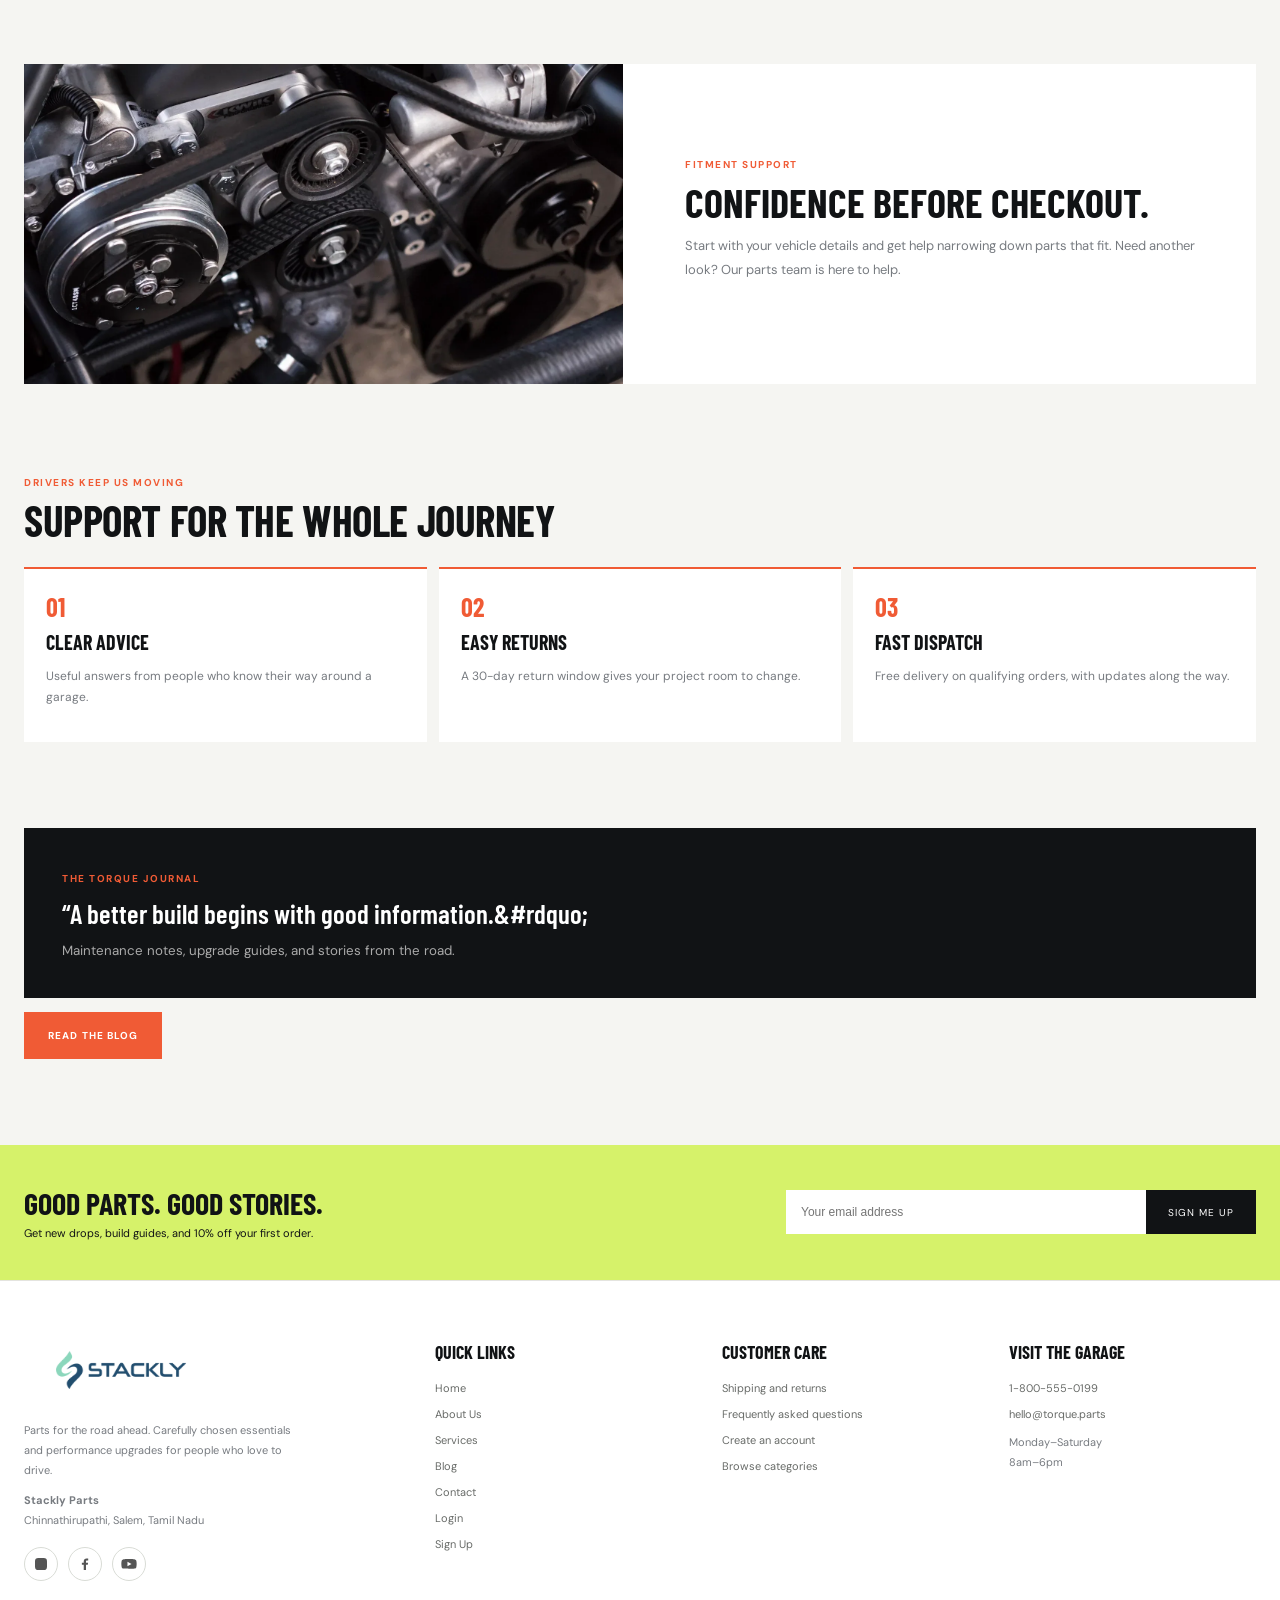
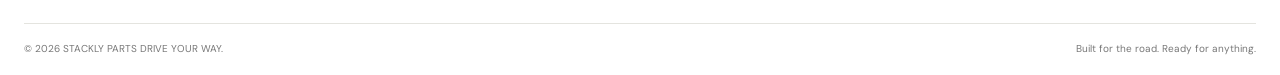
==== commit 6de31743: "update" ====
--- a/index.html
+++ b/index.html
@@ -7,7 +7,7 @@
 <style>
 :root{--ink:#111315;--muted:#777b80;--paper:#f5f5f2;--line:#e4e4df;--orange:#f05b35;--lime:#d6f26a;--white:#fff;--cond:'Barlow Condensed',sans-serif;--body:'DM Sans',sans-serif}*{box-sizing:border-box}html{scroll-behavior:smooth}body{margin:0;background:var(--paper);color:var(--ink);font-family:var(--body)}button,a{font:inherit}button{cursor:pointer}.topline{height:34px;background:#080909;color:#d1d1cc;display:flex;align-items:center;justify-content:space-between;padding:0 max(calc((100vw - 1240px)/2),24px);font-size:10px;letter-spacing:.1em;text-transform:uppercase}.topline span{display:flex;gap:22px}.topline b{color:var(--lime);font-weight:600}.header{height:78px;background:#111315;color:white;display:flex;align-items:center;padding:0 max(calc((100vw - 1240px)/2),24px);gap:50px;position:sticky;top:0;z-index:30;border-bottom:1px solid #ffffff17}.logo{display:flex;align-items:center;justify-content:center;background:#fff;padding:3px 9px;border-radius:3px;text-decoration:none;white-space:nowrap;flex:none}.logo img{display:block;width:174px;height:39px;object-fit:contain}.footgrid .logo{width:max-content}.footgrid .logo img{width:194px;height:45px}@media(max-width:640px){.logo img{width:142px;height:34px}.footgrid .logo img{width:165px;height:39px}}.nav{display:flex;align-items:center;gap:31px;margin:auto}.nav a{color:#c5c6c3;text-decoration:none;text-transform:uppercase;font-size:11px;letter-spacing:.09em;transition:color .2s}.nav a:hover{color:var(--lime)}.head-actions{display:flex;align-items:center;gap:22px}.iconbtn{background:none;border:0;color:white;font-size:19px;position:relative;padding:7px}.cartcount{position:absolute;top:0;right:-4px;background:var(--orange);border-radius:50%;font-size:9px;width:15px;height:15px;display:grid;place-items:center}.menu{display:none;background:none;border:0;color:white;font-size:23px}.hero{min-height:570px;background:#13171a;position:relative;overflow:hidden;color:white;display:flex;align-items:center}.hero:before{content:'';position:absolute;inset:0;background:linear-gradient(90deg,#0e1113 0%,#101315ed 34%,#10131537 74%,#10131530),url('assets/photos/photo-1492144534655-ae79c964c9d7.webp') center 57%/cover;animation:heroZoom 1.2s ease both}.hero:after{content:'TORQUE / PERFORMANCE';position:absolute;right:4%;bottom:32px;color:#ffffff6a;font:600 11px var(--cond);letter-spacing:.2em;writing-mode:vertical-rl}.hero-inner{width:min(1240px,calc(100% - 48px));margin:auto;position:relative;padding:65px 0 80px}.eyebrow{display:flex;align-items:center;gap:12px;text-transform:uppercase;color:var(--lime);letter-spacing:.18em;font-size:10px;font-weight:700}.eyebrow:before{content:'';width:27px;height:2px;background:var(--orange)}h1{font:800 clamp(58px,8vw,108px)/.86 var(--cond);letter-spacing:-.035em;text-transform:uppercase;max-width:650px;margin:25px 0 20px}.hero p{max-width:405px;color:#bcbfbe;font-size:14px;line-height:1.8;margin:0}.hero-buttons{display:flex;gap:12px;margin-top:30px}.btn{border:0;background:var(--orange);color:white;text-transform:uppercase;letter-spacing:.11em;font-size:10px;font-weight:700;padding:17px 24px;transition:transform .25s,background .25s}.btn:hover{transform:translateY(-3px);background:#ff704a}.btn-outline{background:transparent;border:1px solid #ffffff69}.btn-outline:hover{background:white;color:#111}.hero-index{position:absolute;bottom:30px;left:max(calc((100vw - 1240px)/2),24px);display:flex;align-items:center;gap:14px;color:#b6b9b6;font-size:10px;letter-spacing:.15em}.hero-index b{color:white}.hero-index i{width:55px;height:1px;background:#777}.fitment{width:min(1240px,calc(100% - 48px));margin:-43px auto 0;position:relative;z-index:3;background:white;box-shadow:0 18px 55px #1112;padding:23px 27px 25px}.fit-title{display:flex;justify-content:space-between;align-items:center;margin-bottom:15px}.fit-title h2{font:700 22px var(--cond);text-transform:uppercase;margin:0}.fit-title span{font-size:10px;text-transform:uppercase;letter-spacing:.12em;color:var(--muted)}.fit-row{display:grid;grid-template-columns:1.25fr 1fr 1fr 1fr auto;gap:10px}.fit-row select,.fit-row input{height:48px;border:1px solid var(--line);padding:0 14px;color:#555;background:#fbfbf9;font:500 12px var(--body);outline:none}.fit-row select:focus{border-color:var(--orange)}.fit-row .btn{padding:0 27px}.section{width:min(1240px,calc(100% - 48px));margin:86px auto}.section-heading{display:flex;align-items:end;justify-content:space-between;margin-bottom:26px}.kicker{color:var(--orange);font-weight:700;font-size:10px;text-transform:uppercase;letter-spacing:.15em}.section-heading h2{font:700 43px/.95 var(--cond);text-transform:uppercase;margin:9px 0 0;letter-spacing:-.01em}.text-link{color:var(--ink);text-decoration:none;text-transform:uppercase;letter-spacing:.1em;font-size:10px;font-weight:700;border-bottom:1px solid var(--orange);padding-bottom:6px}.makes{display:grid;grid-template-columns:repeat(8,1fr);gap:12px}.make{height:111px;border:1px solid var(--line);background:white;display:flex;flex-direction:column;align-items:center;justify-content:center;gap:12px;transition:.25s;text-decoration:none;color:var(--ink)}.make strong{font:700 20px var(--cond);letter-spacing:-.03em}.make small{font-size:9px;color:#878984;letter-spacing:.12em;text-transform:uppercase}.make:hover{border-color:var(--orange);transform:translateY(-5px);box-shadow:0 10px 26px #17171710}.make .brand-mark{font:900 29px var(--cond);height:29px;display:grid;place-items:center}.categories{display:grid;grid-template-columns:repeat(4,1fr);gap:14px}.category{height:205px;position:relative;background:#202326;overflow:hidden;color:white;text-decoration:none}.category img{width:100%;height:100%;object-fit:cover;opacity:.64;transition:transform .55s,opacity .3s}.category:after{content:'';position:absolute;inset:35% 0 0;background:linear-gradient(transparent,#111d)}.category:hover img{transform:scale(1.08);opacity:.82}.category-label{position:absolute;z-index:1;bottom:19px;left:20px}.category-label small{text-transform:uppercase;letter-spacing:.13em;color:var(--lime);font-size:9px}.category-label h3{font:700 24px/.95 var(--cond);text-transform:uppercase;margin:7px 0 0}.products{display:grid;grid-template-columns:repeat(4,1fr);gap:14px}.product{background:#fff;position:relative;min-width:0;transition:transform .25s,box-shadow .25s}.product:hover{transform:translateY(-5px);box-shadow:0 16px 34px #1112}.product-image{height:220px;background:#f0f0ed;position:relative;overflow:hidden;display:grid;place-items:center}.product-image img{width:100%;height:100%;object-fit:cover;transition:transform .5s}.product:hover .product-image img{transform:scale(1.05)}.badge{position:absolute;top:14px;left:14px;background:var(--orange);color:white;padding:6px 8px;font-size:9px;text-transform:uppercase;letter-spacing:.1em}.quick{position:absolute;right:12px;top:12px;border:0;background:white;width:33px;height:33px;border-radius:50%;font-size:15px;opacity:0;transform:translateX(8px);transition:.2s}.product:hover .quick{opacity:1;transform:none}.product-info{padding:16px}.product-cat{text-transform:uppercase;color:#898b87;font-size:9px;letter-spacing:.1em}.product h3{font:600 20px/1 var(--cond);margin:8px 0 12px;text-transform:uppercase;min-height:40px}.rating{color:#e7a23a;font-size:11px;letter-spacing:2px}.price-row{display:flex;justify-content:space-between;align-items:center;margin-top:12px}.price{font-size:14px;font-weight:700}.price del{font-size:11px;color:#999;font-weight:400;margin-right:5px}.add{border:0;background:var(--ink);color:white;width:34px;height:34px;font-size:18px;transition:.2s}.add:hover{background:var(--orange)}.promo{background:#16191a;color:white;min-height:310px;position:relative;overflow:hidden;display:flex;align-items:center;padding:40px 7%}.promo:after{content:'';position:absolute;inset:0 0 0 42%;background:linear-gradient(90deg,#16191a,transparent 35%),url('assets/photos/photo-1486262715619-67b85e0b08d3.webp') center/cover;opacity:.58}.promo-copy{position:relative;z-index:1;max-width:500px}.promo h2{font:800 50px/.9 var(--cond);text-transform:uppercase;margin:13px 0}.promo p{color:#b3b5b3;font-size:12px;line-height:1.8;max-width:390px}.promo .price-big{font:700 22px var(--cond);color:var(--lime);margin:16px 0}.benefits{display:grid;grid-template-columns:repeat(4,1fr);border:1px solid var(--line);background:white}.benefit{padding:23px 20px;display:flex;align-items:center;gap:14px;border-right:1px solid var(--line)}.benefit:last-child{border:0}.benefit-icon{width:38px;height:38px;display:grid;place-items:center;background:#f4f5ed;color:var(--orange);font-size:19px}.benefit strong{display:block;text-transform:uppercase;font:700 17px var(--cond)}.benefit small{color:var(--muted);font-size:10px}.newsletter{background:var(--lime);padding:40px max(calc((100vw - 1240px)/2),24px);display:flex;align-items:center;justify-content:space-between;gap:24px}.newsletter h2{font:700 30px var(--cond);text-transform:uppercase;margin:0}.newsletter p{font-size:11px;margin:5px 0 0}.newsform{display:flex;width:min(470px,100%)}.newsform input{flex:1;min-width:0;border:0;padding:15px;font-size:12px}.newsform button{background:var(--ink);color:white;border:0;padding:0 22px;text-transform:uppercase;font-size:10px;letter-spacing:.1em}footer{background:#111315;color:#c7c8c4;padding:55px max(calc((100vw - 1240px)/2),24px) 20px}.footgrid{display:grid;grid-template-columns:1.5fr 1fr 1fr 1fr;gap:40px;padding-bottom:42px}.footgrid .logo{display:inline-block}.footgrid p{max-width:280px;color:#898b89;font-size:11px;line-height:1.8}.footgrid h4{font:700 18px var(--cond);text-transform:uppercase;color:white;margin:5px 0 18px}.footgrid a{display:block;color:#999;text-decoration:none;font-size:11px;margin:12px 0}.footgrid a:hover{color:var(--lime)}.copyright{border-top:1px solid #ffffff20;padding-top:18px;font-size:10px;color:#777;display:flex;justify-content:space-between}.toast{position:fixed;bottom:20px;right:20px;background:var(--ink);color:white;padding:14px 19px;font-size:12px;z-index:80;transform:translateY(80px);opacity:0;transition:.3s}.toast.show{transform:none;opacity:1}.reveal{opacity:0;transform:translateY(22px);transition:opacity .65s ease,transform .65s ease}.reveal.in{opacity:1;transform:none}@keyframes heroZoom{from{transform:scale(1.06);opacity:.6}to{transform:scale(1);opacity:1}}@media(max-width:900px){.header{gap:22px}.nav{gap:15px}.nav a{font-size:9px}.makes{grid-template-columns:repeat(4,1fr)}.products{grid-template-columns:repeat(2,1fr)}.categories{grid-template-columns:repeat(2,1fr)}.fit-row{grid-template-columns:repeat(2,1fr)}.fit-row .btn{height:48px}.benefits{grid-template-columns:repeat(2,1fr)}.benefit:nth-child(2){border-right:0}.benefit:nth-child(-n+2){border-bottom:1px solid var(--line)}.footgrid{grid-template-columns:repeat(2,1fr)}}@media(max-width:640px){.topline{font-size:8px;padding:0 15px}.topline span{gap:9px}.header{height:65px;padding:0 18px;justify-content:space-between}.menu{display:block}.nav{display:none;position:absolute;top:65px;left:0;right:0;background:#111315;padding:20px;align-items:stretch;flex-direction:column;gap:0}.nav.open{display:flex}.nav a{padding:13px 0;border-bottom:1px solid #ffffff18;font-size:11px}.head-actions{gap:7px}.logo{font-size:30px}.hero{min-height:535px}.hero:before{background:linear-gradient(90deg,#0e1113f2,#101315a3 75%,#10131555),url('assets/photos/photo-1492144534655-ae79c964c9d7.webp') 59%/cover}.hero-inner{width:calc(100% - 38px);padding:66px 0}.hero p{font-size:12px;max-width:320px}.fitment{width:calc(100% - 28px);padding:19px;margin-top:-30px}.fit-title h2{font-size:19px}.fit-title span{font-size:8px}.fit-row{grid-template-columns:1fr 1fr;gap:8px}.fit-row select{height:43px;padding:0 8px;font-size:10px}.fit-row .btn{grid-column:span 2;height:45px}.section{width:calc(100% - 32px);margin:62px auto}.section-heading h2{font-size:37px}.makes{grid-template-columns:repeat(2,1fr);gap:8px}.make{height:94px}.categories{gap:9px}.category{height:155px}.category-label{left:13px;bottom:13px}.category-label h3{font-size:20px}.products{gap:9px}.product-image{height:155px}.product-info{padding:11px}.product h3{font-size:17px;min-height:34px}.promo{min-height:340px;padding:30px 22px}.promo:after{inset:0;background:linear-gradient(90deg,#16191aee,#16191a66),url('assets/photos/photo-1486262715619-67b85e0b08d3.webp') center/cover}.promo h2{font-size:43px}.benefit{padding:15px 10px;gap:8px}.benefit-icon{width:30px;height:30px;flex:none}.benefit strong{font-size:15px}.benefit small{font-size:8px}.newsletter{padding:30px 20px;display:block}.newsform{margin-top:19px}.newsform input{padding:14px 10px}.newsform button{padding:0 12px;font-size:9px}.footgrid{grid-template-columns:1fr 1fr;gap:25px 15px}.footgrid p{font-size:10px}.copyright{font-size:9px;gap:12px;flex-wrap:wrap}.section-heading{align-items:end}.text-link{font-size:9px}}
 .image-grid{display:grid;grid-template-columns:repeat(3,minmax(0,1fr));gap:16px}.image-grid.two{grid-template-columns:repeat(2,minmax(0,1fr))}.visual-card{background:#fff;min-width:0;overflow:hidden}.visual-card img{width:100%;height:220px;display:block;object-fit:cover}.visual-copy{padding:18px}.visual-copy h3{font:700 23px/.98 var(--cond);text-transform:uppercase;margin:9px 0}.visual-copy p{font-size:12px;line-height:1.8;color:var(--muted)}.split-panel{display:grid;grid-template-columns:1fr 1fr;gap:34px;align-items:center;background:#fff}.split-panel img{width:100%;height:320px;object-fit:cover;display:block}.split-copy{padding:28px}.split-copy h2{font:700 40px/.95 var(--cond);text-transform:uppercase;margin:10px 0}.split-copy p{font-size:13px;line-height:1.9;color:var(--muted)}.number-list{display:grid;grid-template-columns:repeat(3,1fr);gap:12px}.number-item{background:white;padding:22px;border-top:2px solid var(--orange)}.number-item b{color:var(--orange);font:700 26px var(--cond)}.number-item h3{font:700 20px var(--cond);text-transform:uppercase;margin:8px 0}.number-item p{font-size:12px;line-height:1.75;color:var(--muted)}.quote-panel{background:#111315;color:#fff;padding:38px}.quote-panel blockquote{font:600 27px/1.2 var(--cond);margin:10px 0}.quote-panel small{color:#aaa}.faq-list{display:grid;grid-template-columns:1fr 1fr;gap:12px}.faq-list details{background:white;padding:18px}.faq-list summary{font:700 18px var(--cond);text-transform:uppercase;cursor:pointer}.faq-list p{font-size:12px;line-height:1.8;color:var(--muted)}@media(max-width:700px){.image-grid,.image-grid.two,.number-list,.faq-list{grid-template-columns:1fr}.split-panel{grid-template-columns:1fr;gap:0}.split-panel img{height:240px}.visual-card img{height:210px}}.header{background:#fff;color:var(--ink);border-bottom:1px solid var(--line)}.logo{background:transparent;padding:0;border-radius:0}.nav a{color:#45484b}.nav a:hover{color:var(--orange)}.menu{color:var(--ink)}.head-actions{gap:10px}.auth-link{display:inline-flex;align-items:center;justify-content:center;min-height:39px;padding:0 17px;text-decoration:none;text-transform:uppercase;font-size:10px;font-weight:700;letter-spacing:.1em;transition:.2s}.auth-login{border:1px solid #cfd0cc;color:var(--ink)}.auth-login:hover{border-color:var(--ink);background:#f4f4f1}.auth-signup{background:var(--orange);color:white;border:1px solid var(--orange)}.auth-signup:hover{background:#d94b29;border-color:#d94b29}.header .logo img{object-fit:contain}footer{background:#fff;color:#555;border-top:1px solid var(--line)}.footgrid p{color:var(--muted)}.footgrid h4{color:var(--ink)}.footgrid a{color:#686b68}.footgrid a:hover{color:var(--orange)}.copyright{border-top:1px solid var(--line);color:#777}@media(max-width:640px){.header{background:#fff}.nav{background:#fff}.head-actions{gap:6px}.auth-link{min-height:34px;padding:0 11px;font-size:9px}.logo img{width:142px;height:34px}.footgrid .logo img{width:165px;height:39px}}@media(max-width:640px){.topline{padding:0 10px;overflow:hidden}.topline>span{gap:6px;white-space:nowrap;font-size:7px}.topline>span:last-child{display:none}.logo img{width:clamp(100px,33vw,142px);height:34px}.head-actions{gap:5px}.auth-link{padding:0 8px;min-height:32px;font-size:8px}}@media(max-width:380px){.header{padding-left:12px;padding-right:12px;gap:8px}.logo img{width:100px}.auth-link{padding:0 7px;font-size:8px}}html,body{max-width:100%;overflow-x:clip}.image-grid,.content-grid,.products,.categories,.makes,.benefits,.fitment,.section{min-width:0;max-width:100%}img{max-width:100%}.social-links{display:flex;align-items:center;gap:10px;padding:0 0 20px}.social-links a{display:grid;place-items:center;width:34px;height:34px;border:1px solid #d8d9d4;color:var(--ink);margin:0;transition:.2s}.social-links a:hover{background:var(--orange);border-color:var(--orange);color:white}.social-links svg{width:16px;height:16px;fill:currentColor}.quick-dialog{border:0;padding:0;width:min(560px,calc(100% - 32px));box-shadow:0 24px 80px #0005}.quick-dialog::backdrop{background:#101315b8}.quick-dialog-card{display:grid;grid-template-columns:1fr 1fr;background:white;position:relative}.quick-dialog-card img{width:100%;height:100%;min-height:260px;object-fit:cover}.quick-dialog-copy{padding:28px}.quick-dialog-copy h2{font:700 30px var(--cond);text-transform:uppercase;margin:12px 0}.quick-close{position:absolute;right:10px;top:10px;border:0;background:#111315;color:#fff;width:34px;height:34px;font-size:20px;z-index:1}.not-found{min-height:62vh;display:grid;place-items:center;text-align:center;padding:70px 20px;background:linear-gradient(125deg,#111315,#252a2d);color:#fff}.not-found-inner{max-width:700px}.not-found-code{font:900 clamp(100px,22vw,210px)/.8 var(--cond);color:var(--lime);letter-spacing:-.05em}.not-found h1{font-size:clamp(42px,7vw,72px);margin:22px auto 14px}.not-found p{color:#c4c7c6;line-height:1.8;font-size:14px}.not-found-actions{display:flex;gap:12px;justify-content:center;margin-top:26px}@media(max-width:600px){.quick-dialog-card{grid-template-columns:1fr}.quick-dialog-card img{height:200px;min-height:0}.quick-dialog-copy{padding:20px}.not-found-actions{flex-wrap:wrap}}.nav a.active{color:var(--orange);font-weight:700;position:relative}.nav a.active::after{content:'';position:absolute;left:0;right:0;bottom:-10px;height:2px;background:var(--orange)}.nav a:focus-visible{outline:2px solid var(--orange);outline-offset:5px}@media(max-width:640px){.nav a.active{background:#f05b3512;padding-left:10px}.nav a.active::after{left:0;right:auto;top:12px;bottom:12px;width:2px;height:auto}}.nav-close{display:none}.header.menu-active{z-index:110}body.menu-open{overflow:hidden}@media(max-width:640px){.nav{display:none;position:fixed;inset:0;width:100%;height:100vh;height:100dvh;z-index:120;background:#f5f5f2;padding:78px 22px 30px;align-items:center;justify-content:center;flex-direction:column;gap:4px;overflow-y:auto}.nav.open{display:flex}.nav a{width:min(100%,390px);text-align:center;font-size:clamp(23px,7vw,34px);padding:15px 20px;border:0;color:var(--ink)}.nav a.active{background:#f05b3510;padding-left:20px}.nav a.active::after{left:32%;right:32%;top:auto;bottom:5px;width:auto;height:2px}.nav-close{display:flex;position:absolute;right:18px;top:16px;align-items:center;gap:8px;padding:10px 13px;border:1px solid var(--line);background:white;color:var(--ink);font-size:11px;font-weight:700;text-transform:uppercase;letter-spacing:.08em}.nav-close span{font-size:20px;line-height:12px}.hero img,.category img,.product img,.visual-card img,.post-card img{max-width:100%}}.nav .mobile-auth{display:none}@media(max-width:640px){.nav .mobile-auth{display:block}.head-actions{display:none}}.auth-back{display:inline-flex;align-items:center;gap:8px;border:1px solid var(--line);background:transparent;color:var(--ink);padding:10px 13px;margin-bottom:20px;font-size:10px;font-weight:700;letter-spacing:.08em;text-transform:uppercase}.auth-back:hover{border-color:var(--orange);color:var(--orange)}.menu svg,.nav-close svg{width:19px;height:19px;fill:none;stroke:currentColor;stroke-width:2;stroke-linecap:round;stroke-linejoin:round}.menu .menu-close-icon{display:none}.header.menu-active .menu-open-icon{display:none}.header.menu-active .menu-close-icon{display:inline-flex}@media(max-width:640px){.menu{display:inline-flex;align-items:center;justify-content:center;width:38px;height:38px;flex:none}}
-</style><link rel="preconnect" href="https://fonts.googleapis.com"><link rel="preconnect" href="https://fonts.gstatic.com" crossorigin><link href="https://fonts.googleapis.com/css2?family=Material+Symbols+Outlined:opsz,wght,FILL,GRAD@20..48,400,0,0" rel="stylesheet"><style>.material-symbols-outlined{font-family:"Material Symbols Outlined";font-weight:normal;font-style:normal;font-size:20px;line-height:1;display:inline-flex;align-items:center;justify-content:center;white-space:nowrap;direction:ltr;font-feature-settings:"liga";-webkit-font-feature-settings:"liga";-webkit-font-smoothing:antialiased}</style><style>html{scroll-behavior:smooth}.scroll-reveal{opacity:0;transform:translateY(18px);transition:opacity .55s ease,transform .55s ease}.scroll-reveal.is-visible{opacity:1;transform:translateY(0)}.product,.make,.category,.visual-card,.number-item,.benefit,.metric,.panel,.module-detail,.item,.faq-list details,.form-card,.quote-panel{transition:transform .25s ease,box-shadow .25s ease,border-color .25s ease}.product:hover,.make:hover,.category:hover,.visual-card:hover,.number-item:hover,.benefit:hover,.metric:hover,.panel:hover,.module-detail:hover,.item:hover,.faq-list details:hover,.form-card:hover,.quote-panel:hover{transform:translateY(-4px);box-shadow:0 12px 28px #18212d18;border-color:#ef5b35}@media(prefers-reduced-motion:reduce){html{scroll-behavior:auto}.scroll-reveal,.product,.make,.category,.visual-card,.number-item,.benefit,.metric,.panel,.module-detail,.item,.faq-list details,.form-card,.quote-panel{transition:none;transform:none}}</style></head>
+</style><link rel="preconnect" href="https://fonts.googleapis.com"><link rel="preconnect" href="https://fonts.gstatic.com" crossorigin><link href="https://fonts.googleapis.com/css2?family=Material+Symbols+Outlined:opsz,wght,FILL,GRAD@20..48,400,0,0" rel="stylesheet"><style>.material-symbols-outlined{font-family:"Material Symbols Outlined";font-weight:normal;font-style:normal;font-size:20px;line-height:1;display:inline-flex;align-items:center;justify-content:center;white-space:nowrap;direction:ltr;font-feature-settings:"liga";-webkit-font-feature-settings:"liga";-webkit-font-smoothing:antialiased}</style><style>html{scroll-behavior:smooth}.scroll-reveal{opacity:0;transform:translateY(18px);transition:opacity .55s ease,transform .55s ease}.scroll-reveal.is-visible{opacity:1;transform:translateY(0)}.product,.make,.category,.visual-card,.number-item,.benefit,.metric,.panel,.module-detail,.item,.faq-list details,.form-card,.quote-panel{transition:transform .25s ease,box-shadow .25s ease,border-color .25s ease}.product:hover,.make:hover,.category:hover,.visual-card:hover,.number-item:hover,.benefit:hover,.metric:hover,.panel:hover,.module-detail:hover,.item:hover,.faq-list details:hover,.form-card:hover,.quote-panel:hover{transform:translateY(-4px);box-shadow:0 12px 28px #18212d18;border-color:#ef5b35}@media(prefers-reduced-motion:reduce){html{scroll-behavior:auto}.scroll-reveal,.product,.make,.category,.visual-card,.number-item,.benefit,.metric,.panel,.module-detail,.item,.faq-list details,.form-card,.quote-panel{transition:none;transform:none}}</style><link rel="stylesheet" href="site-enhancements.css"></head>
 <body>
 <div class="topline"><span><b>✦ Free delivery</b> on orders over $99 <span>·</span> Built for the drive</span><span>Support <b>1-800-555-0199</b> &nbsp; | &nbsp; Mon–Sat 8–6</span></div>
 <header class="header"><button class="menu" type="button" aria-label="Open menu" aria-expanded="false"><span class="material-symbols-outlined menu-open-icon" aria-hidden="true">menu</span><span class="material-symbols-outlined menu-close-icon" aria-hidden="true">close</span></button><a class="logo" href="index.html" aria-label="Stackly home"><img src="assets/logo-dark.webp" alt="Stackly"></a><nav class="nav"><button class="nav-close" type="button" aria-label="Close navigation">Close <svg aria-hidden="true" viewBox="0 0 24 24"><path d="m6 6 12 12M18 6 6 18"/></svg></button><a href="index.html">Home</a><a href="about.html">About us</a><a href="services.html">Services</a><a href="blog.html">Blog</a><a href="contact.html">Contact</a><a class="mobile-auth" href="login.html">Login</a><a class="mobile-auth" href="signup.html">Sign up</a></nav><div class="head-actions"><a class="auth-link auth-login" href="login.html">Login</a><a class="auth-link auth-signup" href="signup.html">Sign up</a></div></header>
@@ -21,7 +21,7 @@
 <article class="product"><div class="product-image"><span class="badge">−15%</span><button type="button" class="quick" aria-label="Quick view"><span class="material-symbols-outlined" aria-hidden="true">search</span>⌕</button><img loading="lazy" src="assets/photos/photo-1558618666-fcd25c85cd64.webp" alt="Automotive wheel"></div><div class="product-info"><span class="product-cat">Wheels · Flow formed</span><h3>Streetline alloy wheel</h3><span class="rating">★★★★☆ <span style="color:#888;letter-spacing:0">(19)</span></span><div class="price-row"><span class="price"><del>$279.00</del>$237.15</span><button type="button" class="add" aria-label="Add alloy wheel to cart"><span class="material-symbols-outlined" aria-hidden="true">add</span></button></div></div></article>
 <article class="product"><div class="product-image"><button type="button" class="quick" aria-label="Quick view"><span class="material-symbols-outlined" aria-hidden="true">search</span>⌕</button><img loading="lazy" src="assets/photos/photo-1558618666-fcd25c85cd64.webp" alt="Garage tools"></div><div class="product-info"><span class="product-cat">Garage · Pro tools</span><h3>Mechanic's tool set · 82 pc</h3><span class="rating">★★★★★ <span style="color:#888;letter-spacing:0">(63)</span></span><div class="price-row"><span class="price">$99.50</span><button type="button" class="add" aria-label="Add tool set to cart"><span class="material-symbols-outlined" aria-hidden="true">add</span></button></div></div></article>
 </div></section>
-<section class="section reveal" style="margin-top:0"><div class="promo"><div class="promo-copy"><span class="kicker">Torque performance · Limited offer</span><h2>Make every<br>stop count.</h2><p>Upgrade to our street-ready brake kit: confident bite, less fade, and a fit made for your daily driver.</p><div class="price-big">Complete kits from $199</div><a class="btn" href="#shop" style="text-decoration:none">Explore brake kits&nbsp; </a></div></div></section>
+<section class="section reveal" style="margin-top:0"><div class="promo"><div class="promo-copy"><span class="kicker">Torque performance · Limited offer</span><h2>Make every<br>stop count.</h2><p>Upgrade to our street-ready brake kit: confident bite, less fade, and a fit made for your daily driver.</p><div class="price-big">Complete kits from $199</div><a class="btn" href="404.html" style="text-decoration:none">Explore brake kits&nbsp; </a></div></div></section>
 <section class="section reveal" id="about" style="margin-top:0"><div class="benefits"><div class="benefit"><span class="benefit-icon"></span><div><strong>Free shipping</strong><small>On orders over $99</small></div></div><div class="benefit"><span class="benefit-icon">◉</span><div><strong>Fitment checked</strong><small>Parts matched to your car</small></div></div><div class="benefit"><span class="benefit-icon">↺</span><div><strong>Easy returns</strong><small>30-day return window</small></div></div><div class="benefit"><span class="benefit-icon">☏</span><div><strong>Real support</strong><small>Talk to parts experts</small></div></div></div></section>
 <section class="section reveal"><div class="section-heading"><div><span class="kicker">The right parts, the right help</span><h2>A better way to build</h2></div></div><div class="image-grid"><article class="visual-card"><img loading="lazy" src="assets/photos/photo-1619642751034-765dfdf7c58e.webp" alt="Technician inspecting a car"><div class="visual-copy"><span class="kicker">01 / Diagnose</span><h3>Start with what you need</h3><p>Clear guidance helps you focus on parts that solve the problem.</p></div></article><article class="visual-card"><img loading="lazy" src="assets/photos/photo-1558618666-fcd25c85cd64.webp" alt="Automotive tools in a garage"><div class="visual-copy"><span class="kicker">02 / Choose</span><h3>Parts worth the upgrade</h3><p>Compare dependable essentials and performance upgrades.</p></div></article><article class="visual-card"><img loading="lazy" src="assets/photos/photo-1492144534655-ae79c964c9d7.webp" alt="Performance car ready for the road"><div class="visual-copy"><span class="kicker">03 / Drive</span><h3>Get back out there</h3><p>Find a fit that feels right and get back to the drive.</p></div></article></div></section><section class="section reveal"><div class="split-panel"><img loading="lazy" src="assets/photos/photo-1486262715619-67b85e0b08d3.webp" alt="Technician working in a garage"><div class="split-copy"><span class="kicker">Fitment support</span><h2>Confidence before checkout.</h2><p>Start with your vehicle details and get help narrowing down parts that fit. Need another look? Our parts team is here to help.</p></div></div></section><section class="section reveal"><div class="section-heading"><div><span class="kicker">Drivers keep us moving</span><h2>Support for the whole journey</h2></div></div><div class="number-list"><div class="number-item"><b>01</b><h3>Clear advice</h3><p>Useful answers from people who know their way around a garage.</p></div><div class="number-item"><b>02</b><h3>Easy returns</h3><p>A 30-day return window gives your project room to change.</p></div><div class="number-item"><b>03</b><h3>Fast dispatch</h3><p>Free delivery on qualifying orders, with updates along the way.</p></div></div></section><section class="section reveal"><div class="quote-panel"><span class="kicker">The Torque journal</span><blockquote>&ldquo;A better build begins with good information.&#rdquo;</blockquote><small>Maintenance notes, upgrade guides, and stories from the road.</small></div><a class="btn" href="blog.html" style="display:inline-block;text-decoration:none;margin-top:14px">Read the blog </a></section><section class="newsletter"><div><h2>Good parts. Good stories.</h2><p>Get new drops, build guides, and 10% off your first order.</p></div><form class="newsform" novalidate><input type="email" name="email" placeholder="Your email address" required aria-label="Email address"><button type="button">Sign me up</button></form></section></main>
 <footer id="footer"><div class="footgrid"><div><a class="logo" href="index.html" aria-label="Stackly home"><img src="assets/logo-dark.webp" alt="Stackly"></a><p>Parts for the road ahead. Carefully chosen essentials and performance upgrades for people who love to drive.</p><p><strong>Stackly Parts</strong><br>Chinnathirupathi, Salem, Tamil Nadu</p></div><div><h4>Quick links</h4><a href="index.html">Home</a><a href="about.html">About Us</a><a href="services.html">Services</a><a href="blog.html">Blog</a><a href="contact.html">Contact</a><a href="login.html">Login</a><a href="signup.html">Sign Up</a></div><div><h4>Customer care</h4><a href="404.html">Shipping and returns</a><a href="404.html">Frequently asked questions</a><a href="404.html">Create an account</a><a href="404.html">Browse categories</a></div><div><h4>Visit the garage</h4><a href="tel:+18005550199">1-800-555-0199</a><a href="mailto:hello@torque.parts">hello@torque.parts</a><p>Monday–Saturday<br>8am–6pm</p></div></div><div class="copyright"><span>© 2026 STACKLY PARTS DRIVE YOUR WAY.</span><span>Built for the road. Ready for anything.</span></div></footer><dialog class="quick-dialog" id="quickDialog"><button class="quick-close" type="button" aria-label="Close quick view"><span class="material-symbols-outlined" aria-hidden="true">close</span></button><div class="quick-dialog-card"><img alt=""><div class="quick-dialog-copy"><span class="kicker"></span><h2></h2><p style="color:var(--muted);font-size:13px;line-height:1.8">Product details and fitment information are available from our team.</p><a class="btn" href="contact.html" style="display:inline-block;text-decoration:none">Ask about this part </a></div></div></dialog><div class="toast" role="status">Added to your cart</div>
@@ -31,4 +31,4 @@
 document.querySelector('.find').addEventListener('click',()=>{const vals=[...document.querySelectorAll('.fit-row select')].map(s=>s.value);if(vals.some(v=>!v)){toast.textContent='Choose your vehicle to find matching parts';toast.classList.add('show');setTimeout(()=>toast.classList.remove('show'),2200);return}location.href='404.html'});
 document.querySelector('.newsform').addEventListener('submit',e=>{e.preventDefault();const emailField=e.currentTarget.querySelector('input[type=email]');if(!emailField.checkValidity()){emailField.reportValidity();return}location.href='404.html'});document.querySelector('.newsform button').addEventListener('click',e=>{e.preventDefault();document.querySelector('.newsform').requestSubmit()});
 const quickDialog=document.querySelector('#quickDialog');if(quickDialog){const quickClose=quickDialog.querySelector('.quick-close');quickClose.addEventListener('click',()=>quickDialog.close());document.querySelectorAll('.quick').forEach(button=>button.addEventListener('click',()=>{const product=button.closest('.product'),img=product.querySelector('.product-image img'),title=product.querySelector('h3'),cat=product.querySelector('.product-cat');quickDialog.querySelector('img').src=img.src;quickDialog.querySelector('img').alt=img.alt;quickDialog.querySelector('.kicker').textContent=cat.textContent;quickDialog.querySelector('h2').textContent=title.textContent;quickDialog.showModal()}));quickDialog.addEventListener('click',e=>{if(e.target===quickDialog)quickDialog.close()})};const observer=new IntersectionObserver(entries=>entries.forEach((entry,i)=>{if(entry.isIntersecting){entry.target.style.transitionDelay=(i%4)*80+'ms';entry.target.classList.add('in');observer.unobserve(entry.target)}}),{threshold:.12});document.querySelectorAll('.reveal').forEach(el=>observer.observe(el));
-</script><script>(()=>{const selectors="main section,main article,.metric,.panel,.module-detail,.item,.visual-card,.number-item,.benefit,.faq-list details,.form-card";const nodes=[...document.querySelectorAll(selectors)].filter(el=>!el.classList.contains("reveal"));nodes.forEach((el,i)=>{el.classList.add("scroll-reveal");el.style.transitionDelay=(i%5)*55+"ms"});if(matchMedia("(prefers-reduced-motion: reduce)").matches){nodes.forEach(el=>el.classList.add("is-visible"));return}if(!("IntersectionObserver" in window)){nodes.forEach(el=>el.classList.add("is-visible"));return}const observer=new IntersectionObserver(entries=>entries.forEach(entry=>{if(entry.isIntersecting){entry.target.classList.add("is-visible");observer.unobserve(entry.target)}}),{threshold:.08});nodes.forEach(el=>observer.observe(el))})();</script></body></html>
+</script><script>(()=>{const selectors="main section,main article,.metric,.panel,.module-detail,.item,.visual-card,.number-item,.benefit,.faq-list details,.form-card";const nodes=[...document.querySelectorAll(selectors)].filter(el=>!el.classList.contains("reveal"));nodes.forEach((el,i)=>{el.classList.add("scroll-reveal");el.style.transitionDelay=(i%5)*55+"ms"});if(matchMedia("(prefers-reduced-motion: reduce)").matches){nodes.forEach(el=>el.classList.add("is-visible"));return}if(!("IntersectionObserver" in window)){nodes.forEach(el=>el.classList.add("is-visible"));return}const observer=new IntersectionObserver(entries=>entries.forEach(entry=>{if(entry.isIntersecting){entry.target.classList.add("is-visible");observer.unobserve(entry.target)}}),{threshold:.08});nodes.forEach(el=>observer.observe(el))})();</script><script src="site-enhancements.js"></script></body></html>
--- a/site-enhancements.css
+++ b/site-enhancements.css
@@ -0,0 +1,8 @@
+@media(max-width:640px){.header{justify-content:space-between}.header .logo{order:1;margin-right:auto}.header .head-actions{order:2;margin-left:auto}.header .menu{order:3;margin-left:8px}.header .nav{order:4}}
+@media(min-width:701px){.layout>.side{position:fixed;inset:0 auto 0 0;width:245px;height:100vh;overflow-y:auto;z-index:45}.layout>.main{grid-column:2;padding-top:72px}.layout>.main>.top{position:fixed;top:0;left:245px;right:0;z-index:40}.layout>.side .side-signout{display:flex!important;align-items:center;gap:8px}}
+@media(max-width:700px){.layout>.side{position:sticky;top:0;z-index:45}.layout>.side .brand{display:flex!important;align-items:center;justify-content:space-between;width:100%;padding:0 4px 5px}.layout>.side .brand .user{margin-left:auto;margin-right:8px;cursor:pointer}.layout>.side .brand .user>[data-user-name]{display:none}.layout>.side .brand .user .avatar{width:38px;height:38px}.layout>.side .side-signout{display:none!important;align-items:center;gap:8px}.layout.mobile-menu-open>.side .side-signout{display:flex!important;width:100%;margin-top:6px}.layout>.main{padding-top:0}.layout>.main>.top{display:none!important}.layout>.main>.content{padding-left:12px;padding-right:12px}.layout.mobile-menu-open>.side{position:fixed;top:0;left:0;right:0;bottom:0;height:100vh}.layout.mobile-menu-open>.main{padding-top:0}}
+.layout.mobile-menu-open .side .brand .user{display:none!important}
+.layout .dash-menu-toggle .menu-open-icon{display:inline-flex!important}.layout .dash-menu-toggle .menu-close-icon{display:none!important}
+.layout.mobile-menu-open .dash-menu-toggle{display:none!important}
+aside.side .side-signout{display:flex!important;align-items:center;gap:8px}
+.footer-social{display:flex;align-items:center;gap:10px;margin-top:16px}.footer-social a{display:grid!important;place-items:center;width:34px;height:34px;margin:0!important;border:1px solid #d9dcd6;border-radius:50%;color:inherit!important;transition:background .2s,color .2s,border-color .2s}.footer-social a:hover{background:#f05b35;border-color:#f05b35;color:#fff!important}.footer-social svg{width:16px;height:16px;fill:currentColor}.forgot-password{display:inline-block;margin:4px 0 14px;color:#df5330;font-size:12px;text-decoration:underline;text-underline-offset:3px}.reset-dialog{width:min(440px,calc(100% - 32px));border:0;border-radius:10px;padding:28px;box-shadow:0 24px 80px #1115}.reset-dialog::backdrop{background:#101315a8}.reset-dialog h2{margin:0 0 8px;font:700 28px var(--cond,Arial);text-transform:uppercase}.reset-dialog p{font-size:13px;line-height:1.7;color:#686b68}.reset-dialog label{display:block;font-size:11px;font-weight:700;margin:16px 0 6px}.reset-dialog input{width:100%;height:44px;border:1px solid #d9dcd6;padding:0 12px}.reset-dialog-actions{display:flex;justify-content:flex-end;gap:10px;margin-top:18px}.reset-dialog button{border:0;padding:12px 16px;cursor:pointer}.reset-dialog .reset-submit{background:#f05b35;color:#fff;text-transform:uppercase;font-size:10px;font-weight:700;letter-spacing:.08em}.reset-dialog .reset-cancel{background:#eee}
